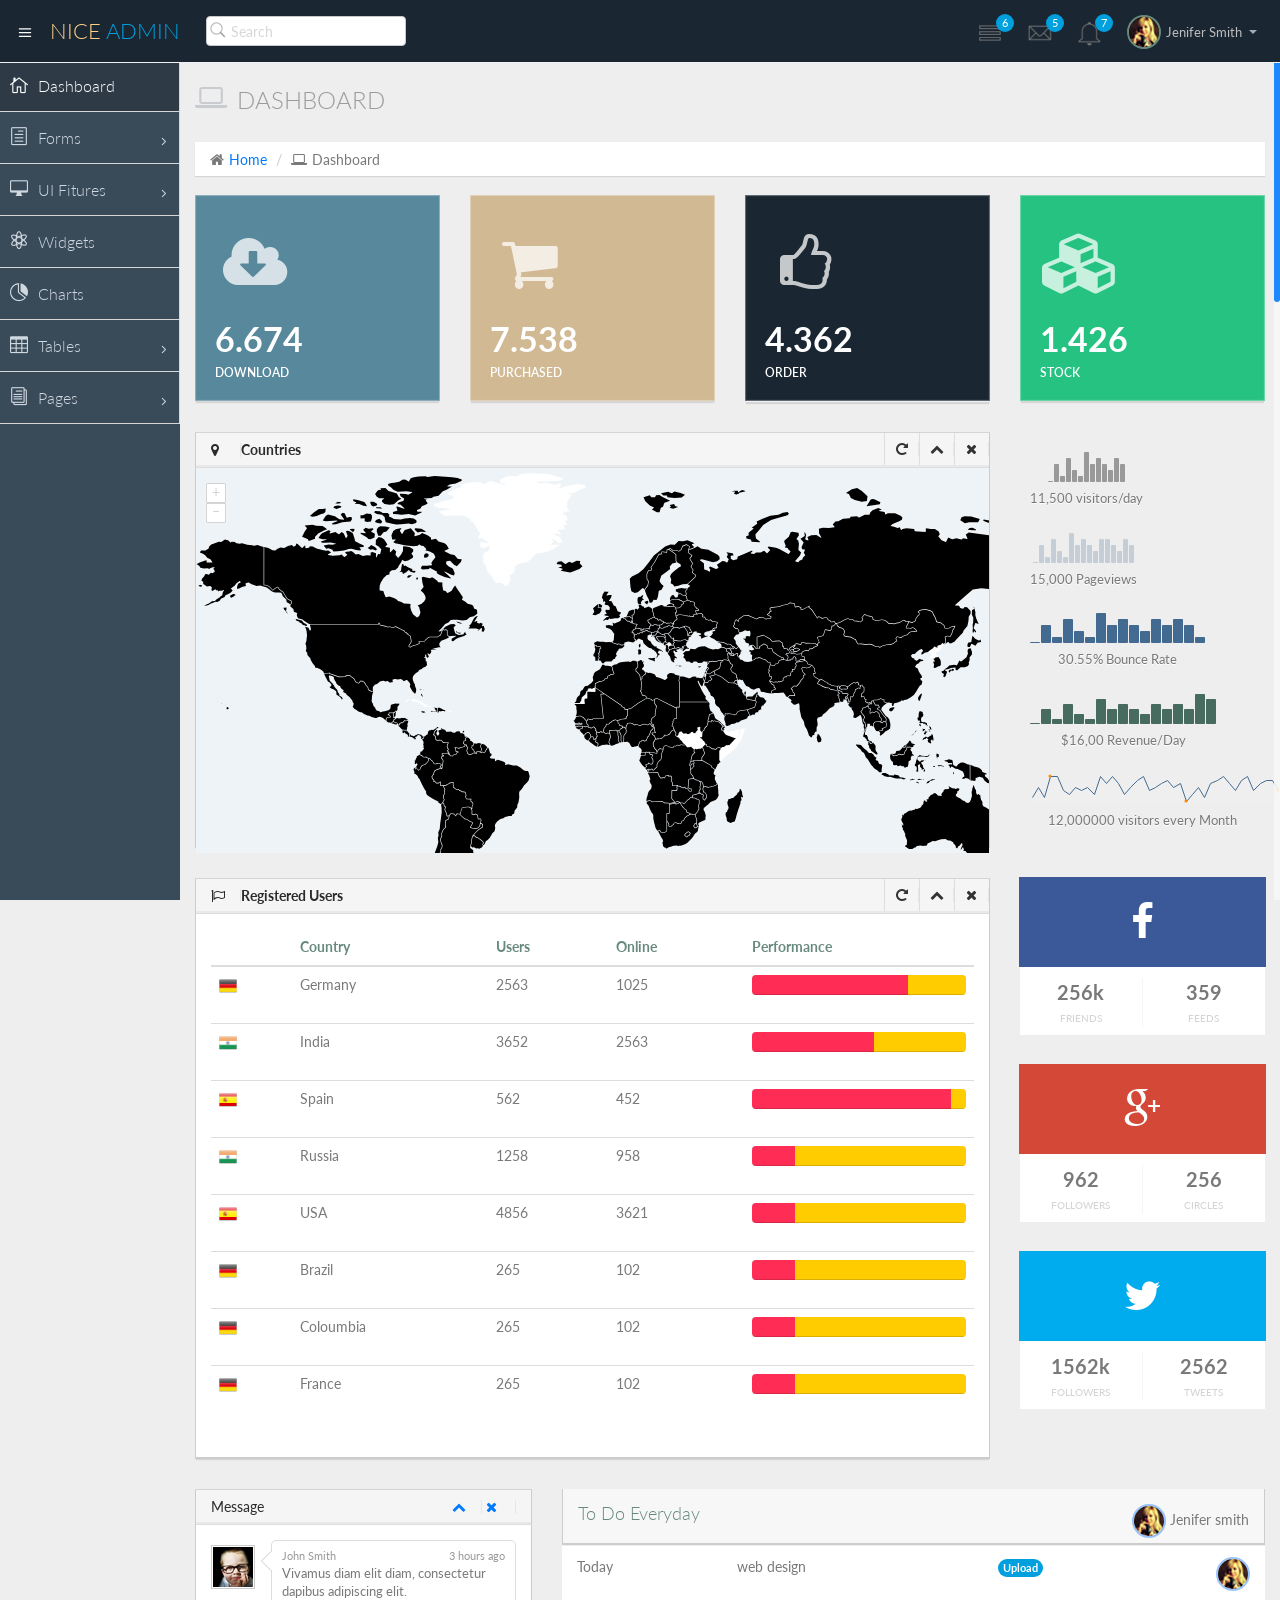
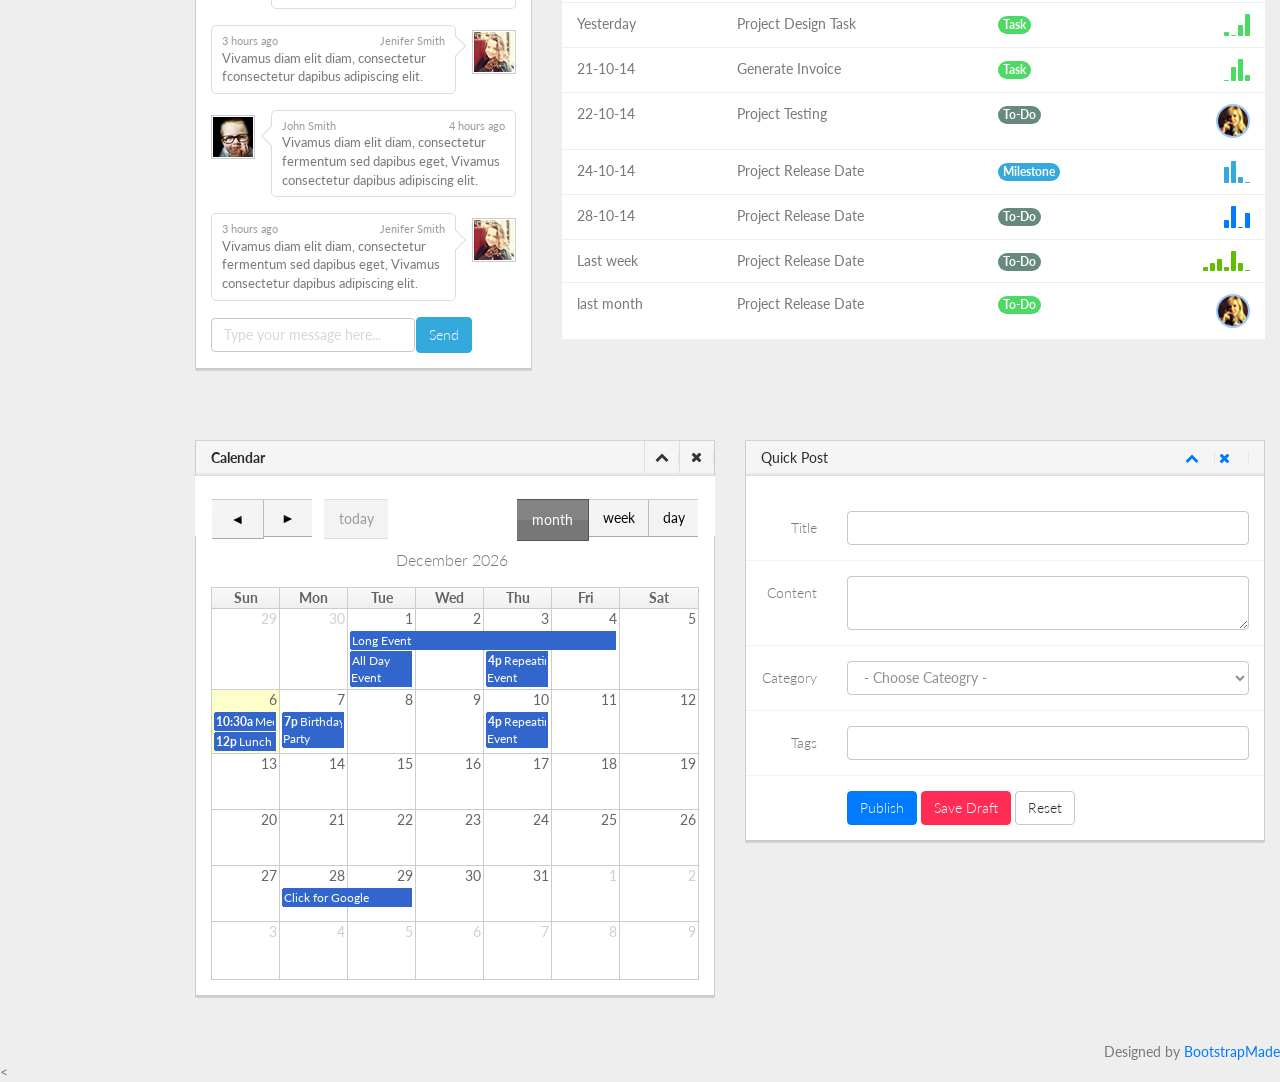
==== src/main/resources/templates/index.html @ b5bc0777 "Initial commit" ====
<!DOCTYPE html>
<html lang="en">

<head>
  <meta charset="utf-8">
  <meta name="viewport" content="width=device-width, initial-scale=1.0">
  <meta name="description" content="Creative - Bootstrap 3 Responsive Admin Template">
  <meta name="author" content="GeeksLabs">
  <meta name="keyword" content="Creative, Dashboard, Admin, Template, Theme, Bootstrap, Responsive, Retina, Minimal">
  <link rel="shortcut icon" href="img/favicon.png">

  <title>Creative - Bootstrap Admin Template</title>

  <!-- Bootstrap CSS -->
  <link href="css/bootstrap.min.css" rel="stylesheet">
  <!-- bootstrap theme -->
  <link href="css/bootstrap-theme.css" rel="stylesheet">
  <!--external css-->
  <!-- font icon -->
  <link href="css/elegant-icons-style.css" rel="stylesheet" />
  <link href="css/font-awesome.min.css" rel="stylesheet" />
  <!-- full calendar css-->
  <link href="assets/fullcalendar/fullcalendar/bootstrap-fullcalendar.css" rel="stylesheet" />
  <link href="assets/fullcalendar/fullcalendar/fullcalendar.css" rel="stylesheet" />
  <!-- easy pie chart-->
  <link href="assets/jquery-easy-pie-chart/jquery.easy-pie-chart.css" rel="stylesheet" type="text/css" media="screen" />
  <!-- owl carousel -->
  <link rel="stylesheet" href="css/owl.carousel.css" type="text/css">
  <link href="css/jquery-jvectormap-1.2.2.css" rel="stylesheet">
  <!-- Custom styles -->
  <link rel="stylesheet" href="css/fullcalendar.css">
  <link href="css/widgets.css" rel="stylesheet">
  <link href="css/style.css" rel="stylesheet">
  <link href="css/style-responsive.css" rel="stylesheet" />
  <link href="css/xcharts.min.css" rel=" stylesheet">
  <link href="css/jquery-ui-1.10.4.min.css" rel="stylesheet">
  <!-- =======================================================
    Theme Name: NiceAdmin
    Theme URL: https://bootstrapmade.com/nice-admin-bootstrap-admin-html-template/
    Author: BootstrapMade
    Author URL: https://bootstrapmade.com
  ======================================================= -->
</head>

<body>
  <!-- container section start -->
  <section id="container" class="">


    <header class="header dark-bg">
      <div class="toggle-nav">
        <div class="icon-reorder tooltips" data-original-title="Toggle Navigation" data-placement="bottom"><i class="icon_menu"></i></div>
      </div>

      <!--logo start-->
      <a href="index.html" class="logo">Nice <span class="lite">Admin</span></a>
      <!--logo end-->

      <div class="nav search-row" id="top_menu">
        <!--  search form start -->
        <ul class="nav top-menu">
          <li>
            <form class="navbar-form">
              <input class="form-control" placeholder="Search" type="text">
            </form>
          </li>
        </ul>
        <!--  search form end -->
      </div>

      <div class="top-nav notification-row">
        <!-- notificatoin dropdown start-->
        <ul class="nav pull-right top-menu">

          <!-- task notificatoin start -->
          <li id="task_notificatoin_bar" class="dropdown">
            <a data-toggle="dropdown" class="dropdown-toggle" href="#">
                            <i class="icon-task-l"></i>
                            <span class="badge bg-important">6</span>
                        </a>
            <ul class="dropdown-menu extended tasks-bar">
              <div class="notify-arrow notify-arrow-blue"></div>
              <li>
                <p class="blue">You have 6 pending letter</p>
              </li>
              <li>
                <a href="#">
                  <div class="task-info">
                    <div class="desc">Design PSD </div>
                    <div class="percent">90%</div>
                  </div>
                  <div class="progress progress-striped">
                    <div class="progress-bar progress-bar-success" role="progressbar" aria-valuenow="90" aria-valuemin="0" aria-valuemax="100" style="width: 90%">
                      <span class="sr-only">90% Complete (success)</span>
                    </div>
                  </div>
                </a>
              </li>
              <li>
                <a href="#">
                  <div class="task-info">
                    <div class="desc">
                      Project 1
                    </div>
                    <div class="percent">30%</div>
                  </div>
                  <div class="progress progress-striped">
                    <div class="progress-bar progress-bar-warning" role="progressbar" aria-valuenow="30" aria-valuemin="0" aria-valuemax="100" style="width: 30%">
                      <span class="sr-only">30% Complete (warning)</span>
                    </div>
                  </div>
                </a>
              </li>
              <li>
                <a href="#">
                  <div class="task-info">
                    <div class="desc">Digital Marketing</div>
                    <div class="percent">80%</div>
                  </div>
                  <div class="progress progress-striped">
                    <div class="progress-bar progress-bar-info" role="progressbar" aria-valuenow="80" aria-valuemin="0" aria-valuemax="100" style="width: 80%">
                      <span class="sr-only">80% Complete</span>
                    </div>
                  </div>
                </a>
              </li>
              <li>
                <a href="#">
                  <div class="task-info">
                    <div class="desc">Logo Designing</div>
                    <div class="percent">78%</div>
                  </div>
                  <div class="progress progress-striped">
                    <div class="progress-bar progress-bar-danger" role="progressbar" aria-valuenow="78" aria-valuemin="0" aria-valuemax="100" style="width: 78%">
                      <span class="sr-only">78% Complete (danger)</span>
                    </div>
                  </div>
                </a>
              </li>
              <li>
                <a href="#">
                  <div class="task-info">
                    <div class="desc">Mobile App</div>
                    <div class="percent">50%</div>
                  </div>
                  <div class="progress progress-striped active">
                    <div class="progress-bar" role="progressbar" aria-valuenow="50" aria-valuemin="0" aria-valuemax="100" style="width: 50%">
                      <span class="sr-only">50% Complete</span>
                    </div>
                  </div>

                </a>
              </li>
              <li class="external">
                <a href="#">See All Tasks</a>
              </li>
            </ul>
          </li>
          <!-- task notificatoin end -->
          <!-- inbox notificatoin start-->
          <li id="mail_notificatoin_bar" class="dropdown">
            <a data-toggle="dropdown" class="dropdown-toggle" href="#">
                            <i class="icon-envelope-l"></i>
                            <span class="badge bg-important">5</span>
                        </a>
            <ul class="dropdown-menu extended inbox">
              <div class="notify-arrow notify-arrow-blue"></div>
              <li>
                <p class="blue">You have 5 new messages</p>
              </li>
              <li>
                <a href="#">
                                    <span class="photo"><img alt="avatar" src="./img/avatar-mini.jpg"></span>
                                    <span class="subject">
                                    <span class="from">Greg  Martin</span>
                                    <span class="time">1 min</span>
                                    </span>
                                    <span class="message">
                                        I really like this admin panel.
                                    </span>
                                </a>
              </li>
              <li>
                <a href="#">
                                    <span class="photo"><img alt="avatar" src="./img/avatar-mini2.jpg"></span>
                                    <span class="subject">
                                    <span class="from">Bob   Mckenzie</span>
                                    <span class="time">5 mins</span>
                                    </span>
                                    <span class="message">
                                     Hi, What is next project plan?
                                    </span>
                                </a>
              </li>
              <li>
                <a href="#">
                                    <span class="photo"><img alt="avatar" src="./img/avatar-mini3.jpg"></span>
                                    <span class="subject">
                                    <span class="from">Phillip   Park</span>
                                    <span class="time">2 hrs</span>
                                    </span>
                                    <span class="message">
                                        I am like to buy this Admin Template.
                                    </span>
                                </a>
              </li>
              <li>
                <a href="#">
                                    <span class="photo"><img alt="avatar" src="./img/avatar-mini4.jpg"></span>
                                    <span class="subject">
                                    <span class="from">Ray   Munoz</span>
                                    <span class="time">1 day</span>
                                    </span>
                                    <span class="message">
                                        Icon fonts are great.
                                    </span>
                                </a>
              </li>
              <li>
                <a href="#">See all messages</a>
              </li>
            </ul>
          </li>
          <!-- inbox notificatoin end -->
          <!-- alert notification start-->
          <li id="alert_notificatoin_bar" class="dropdown">
            <a data-toggle="dropdown" class="dropdown-toggle" href="#">

                            <i class="icon-bell-l"></i>
                            <span class="badge bg-important">7</span>
                        </a>
            <ul class="dropdown-menu extended notification">
              <div class="notify-arrow notify-arrow-blue"></div>
              <li>
                <p class="blue">You have 4 new notifications</p>
              </li>
              <li>
                <a href="#">
                                    <span class="label label-primary"><i class="icon_profile"></i></span>
                                    Friend Request
                                    <span class="small italic pull-right">5 mins</span>
                                </a>
              </li>
              <li>
                <a href="#">
                                    <span class="label label-warning"><i class="icon_pin"></i></span>
                                    John location.
                                    <span class="small italic pull-right">50 mins</span>
                                </a>
              </li>
              <li>
                <a href="#">
                                    <span class="label label-danger"><i class="icon_book_alt"></i></span>
                                    Project 3 Completed.
                                    <span class="small italic pull-right">1 hr</span>
                                </a>
              </li>
              <li>
                <a href="#">
                                    <span class="label label-success"><i class="icon_like"></i></span>
                                    Mick appreciated your work.
                                    <span class="small italic pull-right"> Today</span>
                                </a>
              </li>
              <li>
                <a href="#">See all notifications</a>
              </li>
            </ul>
          </li>
          <!-- alert notification end-->
          <!-- user login dropdown start-->
          <li class="dropdown">
            <a data-toggle="dropdown" class="dropdown-toggle" href="#">
                            <span class="profile-ava">
                                <img alt="" src="img/avatar1_small.jpg">
                            </span>
                            <span class="username">Jenifer Smith</span>
                            <b class="caret"></b>
                        </a>
            <ul class="dropdown-menu extended logout">
              <div class="log-arrow-up"></div>
              <li class="eborder-top">
                <a href="#"><i class="icon_profile"></i> My Profile</a>
              </li>
              <li>
                <a href="#"><i class="icon_mail_alt"></i> My Inbox</a>
              </li>
              <li>
                <a href="#"><i class="icon_clock_alt"></i> Timeline</a>
              </li>
              <li>
                <a href="#"><i class="icon_chat_alt"></i> Chats</a>
              </li>
              <li>
                <a href="login.html"><i class="icon_key_alt"></i> Log Out</a>
              </li>
              <li>
                <a href="documentation.html"><i class="icon_key_alt"></i> Documentation</a>
              </li>
              <li>
                <a href="documentation.html"><i class="icon_key_alt"></i> Documentation</a>
              </li>
            </ul>
          </li>
          <!-- user login dropdown end -->
        </ul>
        <!-- notificatoin dropdown end-->
      </div>
    </header>
    <!--header end-->

    <!--sidebar start-->
    <aside>
      <div id="sidebar" class="nav-collapse ">
        <!-- sidebar menu start-->
        <ul class="sidebar-menu">
          <li class="active">
            <a class="" href="index.html">
                          <i class="icon_house_alt"></i>
                          <span>Dashboard</span>
                      </a>
          </li>
          <li class="sub-menu">
            <a href="javascript:;" class="">
                          <i class="icon_document_alt"></i>
                          <span>Forms</span>
                          <span class="menu-arrow arrow_carrot-right"></span>
                      </a>
            <ul class="sub">
              <li><a class="" href="form_component.html">Form Elements</a></li>
              <li><a class="" href="form_validation.html">Form Validation</a></li>
            </ul>
          </li>
          <li class="sub-menu">
            <a href="javascript:;" class="">
                          <i class="icon_desktop"></i>
                          <span>UI Fitures</span>
                          <span class="menu-arrow arrow_carrot-right"></span>
                      </a>
            <ul class="sub">
              <li><a class="" href="general.html">Elements</a></li>
              <li><a class="" href="buttons.html">Buttons</a></li>
              <li><a class="" href="grids.html">Grids</a></li>
            </ul>
          </li>
          <li>
            <a class="" href="widgets.html">
                          <i class="icon_genius"></i>
                          <span>Widgets</span>
                      </a>
          </li>
          <li>
            <a class="" href="chart-chartjs.html">
                          <i class="icon_piechart"></i>
                          <span>Charts</span>

                      </a>

          </li>

          <li class="sub-menu">
            <a href="javascript:;" class="">
                          <i class="icon_table"></i>
                          <span>Tables</span>
                          <span class="menu-arrow arrow_carrot-right"></span>
                      </a>
            <ul class="sub">
              <li><a class="" href="basic_table.html">Basic Table</a></li>
            </ul>
          </li>

          <li class="sub-menu">
            <a href="javascript:;" class="">
                          <i class="icon_documents_alt"></i>
                          <span>Pages</span>
                          <span class="menu-arrow arrow_carrot-right"></span>
                      </a>
            <ul class="sub">
              <li><a class="" href="profile.html">Profile</a></li>
              <li><a class="" href="login.html"><span>Login Page</span></a></li>
              <li><a class="" href="contact.html"><span>Contact Page</span></a></li>
              <li><a class="" href="blank.html">Blank Page</a></li>
              <li><a class="" href="404.html">404 Error</a></li>
            </ul>
          </li>

        </ul>
        <!-- sidebar menu end-->
      </div>
    </aside>
    <!--sidebar end-->

    <!--main content start-->
    <section id="main-content">
      <section class="wrapper">
        <!--overview start-->
        <div class="row">
          <div class="col-lg-12">
            <h3 class="page-header"><i class="fa fa-laptop"></i> Dashboard</h3>
            <ol class="breadcrumb">
              <li><i class="fa fa-home"></i><a href="index.html">Home</a></li>
              <li><i class="fa fa-laptop"></i>Dashboard</li>
            </ol>
          </div>
        </div>

        <div class="row">
          <div class="col-lg-3 col-md-3 col-sm-12 col-xs-12">
            <div class="info-box blue-bg">
              <i class="fa fa-cloud-download"></i>
              <div class="count">6.674</div>
              <div class="title">Download</div>
            </div>
            <!--/.info-box-->
          </div>
          <!--/.col-->

          <div class="col-lg-3 col-md-3 col-sm-12 col-xs-12">
            <div class="info-box brown-bg">
              <i class="fa fa-shopping-cart"></i>
              <div class="count">7.538</div>
              <div class="title">Purchased</div>
            </div>
            <!--/.info-box-->
          </div>
          <!--/.col-->

          <div class="col-lg-3 col-md-3 col-sm-12 col-xs-12">
            <div class="info-box dark-bg">
              <i class="fa fa-thumbs-o-up"></i>
              <div class="count">4.362</div>
              <div class="title">Order</div>
            </div>
            <!--/.info-box-->
          </div>
          <!--/.col-->

          <div class="col-lg-3 col-md-3 col-sm-12 col-xs-12">
            <div class="info-box green-bg">
              <i class="fa fa-cubes"></i>
              <div class="count">1.426</div>
              <div class="title">Stock</div>
            </div>
            <!--/.info-box-->
          </div>
          <!--/.col-->

        </div>
        <!--/.row-->


        <div class="row">
          <div class="col-lg-9 col-md-12">

            <div class="panel panel-default">
              <div class="panel-heading">
                <h2><i class="fa fa-map-marker red"></i><strong>Countries</strong></h2>
                <div class="panel-actions">
                  <a href="index.html#" class="btn-setting"><i class="fa fa-rotate-right"></i></a>
                  <a href="index.html#" class="btn-minimize"><i class="fa fa-chevron-up"></i></a>
                  <a href="index.html#" class="btn-close"><i class="fa fa-times"></i></a>
                </div>
              </div>
              <div class="panel-body-map">
                <div id="map" style="height:380px;"></div>
              </div>

            </div>
          </div>
          <div class="col-md-3">
            <!-- List starts -->
            <ul class="today-datas">
              <!-- List #1 -->
              <li>
                <!-- Graph -->
                <div><span id="todayspark1" class="spark"></span></div>
                <!-- Text -->
                <div class="datas-text">11,500 visitors/day</div>
              </li>
              <li>
                <div><span id="todayspark2" class="spark"></span></div>
                <div class="datas-text">15,000 Pageviews</div>
              </li>
              <li>
                <div><span id="todayspark3" class="spark"></span></div>
                <div class="datas-text">30.55% Bounce Rate</div>
              </li>
              <li>
                <div><span id="todayspark4" class="spark"></span></div>
                <div class="datas-text">$16,00 Revenue/Day</div>
              </li>
              <li>
                <div><span id="todayspark5" class="spark"></span></div>
                <div class="datas-text">12,000000 visitors every Month</div>
              </li>
            </ul>
          </div>


        </div>


        <!-- Today status end -->



        <div class="row">

          <div class="col-lg-9 col-md-12">
            <div class="panel panel-default">
              <div class="panel-heading">
                <h2><i class="fa fa-flag-o red"></i><strong>Registered Users</strong></h2>
                <div class="panel-actions">
                  <a href="index.html#" class="btn-setting"><i class="fa fa-rotate-right"></i></a>
                  <a href="index.html#" class="btn-minimize"><i class="fa fa-chevron-up"></i></a>
                  <a href="index.html#" class="btn-close"><i class="fa fa-times"></i></a>
                </div>
              </div>
              <div class="panel-body">
                <table class="table bootstrap-datatable countries">
                  <thead>
                    <tr>
                      <th></th>
                      <th>Country</th>
                      <th>Users</th>
                      <th>Online</th>
                      <th>Performance</th>
                    </tr>
                  </thead>
                  <tbody>
                    <tr>
                      <td><img src="img/Germany.png" style="height:18px; margin-top:-2px;"></td>
                      <td>Germany</td>
                      <td>2563</td>
                      <td>1025</td>
                      <td>
                        <div class="progress thin">
                          <div class="progress-bar progress-bar-danger" role="progressbar" aria-valuenow="73" aria-valuemin="0" aria-valuemax="100" style="width: 73%">
                          </div>
                          <div class="progress-bar progress-bar-warning" role="progressbar" aria-valuenow="27" aria-valuemin="0" aria-valuemax="100" style="width: 27%">
                          </div>
                        </div>
                        <span class="sr-only">73%</span>
                      </td>
                    </tr>
                    <tr>
                      <td><img src="img/India.png" style="height:18px; margin-top:-2px;"></td>
                      <td>India</td>
                      <td>3652</td>
                      <td>2563</td>
                      <td>
                        <div class="progress thin">
                          <div class="progress-bar progress-bar-danger" role="progressbar" aria-valuenow="57" aria-valuemin="0" aria-valuemax="100" style="width: 57%">
                          </div>
                          <div class="progress-bar progress-bar-warning" role="progressbar" aria-valuenow="43" aria-valuemin="0" aria-valuemax="100" style="width: 43%">
                          </div>
                        </div>
                        <span class="sr-only">57%</span>
                      </td>
                    </tr>
                    <tr>
                      <td><img src="img/Spain.png" style="height:18px; margin-top:-2px;"></td>
                      <td>Spain</td>
                      <td>562</td>
                      <td>452</td>
                      <td>
                        <div class="progress thin">
                          <div class="progress-bar progress-bar-danger" role="progressbar" aria-valuenow="93" aria-valuemin="0" aria-valuemax="100" style="width: 93%">
                          </div>
                          <div class="progress-bar progress-bar-warning" role="progressbar" aria-valuenow="7" aria-valuemin="0" aria-valuemax="100" style="width: 7%">
                          </div>
                        </div>
                        <span class="sr-only">93%</span>
                      </td>
                    </tr>
                    <tr>
                      <td><img src="img/India.png" style="height:18px; margin-top:-2px;"></td>
                      <td>Russia</td>
                      <td>1258</td>
                      <td>958</td>
                      <td>
                        <div class="progress thin">
                          <div class="progress-bar progress-bar-danger" role="progressbar" aria-valuenow="20" aria-valuemin="0" aria-valuemax="100" style="width: 20%">
                          </div>
                          <div class="progress-bar progress-bar-warning" role="progressbar" aria-valuenow="80" aria-valuemin="0" aria-valuemax="100" style="width: 80%">
                          </div>
                        </div>
                        <span class="sr-only">20%</span>
                      </td>
                    </tr>
                    <tr>
                      <td><img src="img/Spain.png" style="height:18px; margin-top:-2px;"></td>
                      <td>USA</td>
                      <td>4856</td>
                      <td>3621</td>
                      <td>
                        <div class="progress thin">
                          <div class="progress-bar progress-bar-danger" role="progressbar" aria-valuenow="20" aria-valuemin="0" aria-valuemax="100" style="width: 20%">
                          </div>
                          <div class="progress-bar progress-bar-warning" role="progressbar" aria-valuenow="80" aria-valuemin="0" aria-valuemax="100" style="width: 80%">
                          </div>
                        </div>
                        <span class="sr-only">20%</span>
                      </td>
                    </tr>
                    <tr>
                      <td><img src="img/Germany.png" style="height:18px; margin-top:-2px;"></td>
                      <td>Brazil</td>
                      <td>265</td>
                      <td>102</td>
                      <td>
                        <div class="progress thin">
                          <div class="progress-bar progress-bar-danger" role="progressbar" aria-valuenow="20" aria-valuemin="0" aria-valuemax="100" style="width: 20%">
                          </div>
                          <div class="progress-bar progress-bar-warning" role="progressbar" aria-valuenow="80" aria-valuemin="0" aria-valuemax="100" style="width: 80%">
                          </div>
                        </div>
                        <span class="sr-only">20%</span>
                      </td>
                    </tr>
                    <tr>
                      <td><img src="img/Germany.png" style="height:18px; margin-top:-2px;"></td>
                      <td>Coloumbia</td>
                      <td>265</td>
                      <td>102</td>
                      <td>
                        <div class="progress thin">
                          <div class="progress-bar progress-bar-danger" role="progressbar" aria-valuenow="20" aria-valuemin="0" aria-valuemax="100" style="width: 20%">
                          </div>
                          <div class="progress-bar progress-bar-warning" role="progressbar" aria-valuenow="80" aria-valuemin="0" aria-valuemax="100" style="width: 80%">
                          </div>
                        </div>
                        <span class="sr-only">20%</span>
                      </td>
                    </tr>
                    <tr>
                      <td><img src="img/Germany.png" style="height:18px; margin-top:-2px;"></td>
                      <td>France</td>
                      <td>265</td>
                      <td>102</td>
                      <td>
                        <div class="progress thin">
                          <div class="progress-bar progress-bar-danger" role="progressbar" aria-valuenow="20" aria-valuemin="0" aria-valuemax="100" style="width: 20%">
                          </div>
                          <div class="progress-bar progress-bar-warning" role="progressbar" aria-valuenow="80" aria-valuemin="0" aria-valuemax="100" style="width: 80%">
                          </div>
                        </div>
                        <span class="sr-only">20%</span>
                      </td>
                    </tr>
                  </tbody>
                </table>
              </div>

            </div>

          </div>
          <!--/col-->
          <div class="col-md-3">

            <div class="social-box facebook">
              <i class="fa fa-facebook"></i>
              <ul>
                <li>
                  <strong>256k</strong>
                  <span>friends</span>
                </li>
                <li>
                  <strong>359</strong>
                  <span>feeds</span>
                </li>
              </ul>
            </div>
            <!--/social-box-->
          </div>
          <div class="col-md-3">

            <div class="social-box google-plus">
              <i class="fa fa-google-plus"></i>
              <ul>
                <li>
                  <strong>962</strong>
                  <span>followers</span>
                </li>
                <li>
                  <strong>256</strong>
                  <span>circles</span>
                </li>
              </ul>
            </div>
            <!--/social-box-->

          </div>
          <!--/col-->
          <div class="col-md-3">

            <div class="social-box twitter">
              <i class="fa fa-twitter"></i>
              <ul>
                <li>
                  <strong>1562k</strong>
                  <span>followers</span>
                </li>
                <li>
                  <strong>2562</strong>
                  <span>tweets</span>
                </li>
              </ul>
            </div>
            <!--/social-box-->

          </div>
          <!--/col-->

        </div>



        <!-- statics end -->




        <!-- project team & activity start -->
        <div class="row">
          <div class="col-md-4 portlets">
            <!-- Widget -->
            <div class="panel panel-default">
              <div class="panel-heading">
                <div class="pull-left">Message</div>
                <div class="widget-icons pull-right">
                  <a href="#" class="wminimize"><i class="fa fa-chevron-up"></i></a>
                  <a href="#" class="wclose"><i class="fa fa-times"></i></a>
                </div>
                <div class="clearfix"></div>
              </div>

              <div class="panel-body">
                <!-- Widget content -->
                <div class="padd sscroll">

                  <ul class="chats">

                    <!-- Chat by us. Use the class "by-me". -->
                    <li class="by-me">
                      <!-- Use the class "pull-left" in avatar -->
                      <div class="avatar pull-left">
                        <img src="img/user.jpg" alt="" />
                      </div>

                      <div class="chat-content">
                        <!-- In meta area, first include "name" and then "time" -->
                        <div class="chat-meta">John Smith <span class="pull-right">3 hours ago</span></div>
                        Vivamus diam elit diam, consectetur dapibus adipiscing elit.
                        <div class="clearfix"></div>
                      </div>
                    </li>

                    <!-- Chat by other. Use the class "by-other". -->
                    <li class="by-other">
                      <!-- Use the class "pull-right" in avatar -->
                      <div class="avatar pull-right">
                        <img src="img/user22.png" alt="" />
                      </div>

                      <div class="chat-content">
                        <!-- In the chat meta, first include "time" then "name" -->
                        <div class="chat-meta">3 hours ago <span class="pull-right">Jenifer Smith</span></div>
                        Vivamus diam elit diam, consectetur fconsectetur dapibus adipiscing elit.
                        <div class="clearfix"></div>
                      </div>
                    </li>

                    <li class="by-me">
                      <div class="avatar pull-left">
                        <img src="img/user.jpg" alt="" />
                      </div>

                      <div class="chat-content">
                        <div class="chat-meta">John Smith <span class="pull-right">4 hours ago</span></div>
                        Vivamus diam elit diam, consectetur fermentum sed dapibus eget, Vivamus consectetur dapibus adipiscing elit.
                        <div class="clearfix"></div>
                      </div>
                    </li>

                    <li class="by-other">
                      <!-- Use the class "pull-right" in avatar -->
                      <div class="avatar pull-right">
                        <img src="img/user22.png" alt="" />
                      </div>

                      <div class="chat-content">
                        <!-- In the chat meta, first include "time" then "name" -->
                        <div class="chat-meta">3 hours ago <span class="pull-right">Jenifer Smith</span></div>
                        Vivamus diam elit diam, consectetur fermentum sed dapibus eget, Vivamus consectetur dapibus adipiscing elit.
                        <div class="clearfix"></div>
                      </div>
                    </li>

                  </ul>

                </div>
                <!-- Widget footer -->
                <div class="widget-foot">

                  <form class="form-inline">
                    <div class="form-group">
                      <input type="text" class="form-control" placeholder="Type your message here...">
                    </div>
                    <button type="submit" class="btn btn-info">Send</button>
                  </form>


                </div>
              </div>


            </div>
          </div>

          <div class="col-lg-8">
            <!--Project Activity start-->
            <section class="panel">
              <div class="panel-body progress-panel">
                <div class="row">
                  <div class="col-lg-8 task-progress pull-left">
                    <h1>To Do Everyday</h1>
                  </div>
                  <div class="col-lg-4">
                    <span class="profile-ava pull-right">
                                        <img alt="" class="simple" src="img/avatar1_small.jpg">
                                        Jenifer smith
                                </span>
                  </div>
                </div>
              </div>
              <table class="table table-hover personal-task">
                <tbody>
                  <tr>
                    <td>Today</td>
                    <td>
                      web design
                    </td>
                    <td>
                      <span class="badge bg-important">Upload</span>
                    </td>
                    <td>
                      <span class="profile-ava">
                                        <img alt="" class="simple" src="img/avatar1_small.jpg">
                                    </span>
                    </td>
                  </tr>
                  <tr>
                    <td>Yesterday</td>
                    <td>
                      Project Design Task
                    </td>
                    <td>
                      <span class="badge bg-success">Task</span>
                    </td>
                    <td>
                      <div id="work-progress2"></div>
                    </td>
                  </tr>
                  <tr>
                    <td>21-10-14</td>
                    <td>
                      Generate Invoice
                    </td>
                    <td>
                      <span class="badge bg-success">Task</span>
                    </td>
                    <td>
                      <div id="work-progress3"></div>
                    </td>
                  </tr>
                  <tr>
                    <td>22-10-14</td>
                    <td>
                      Project Testing
                    </td>
                    <td>
                      <span class="badge bg-primary">To-Do</span>
                    </td>
                    <td>
                      <span class="profile-ava">
                                        <img alt="" class="simple" src="img/avatar1_small.jpg">
                                      </span>
                    </td>
                  </tr>
                  <tr>
                    <td>24-10-14</td>
                    <td>
                      Project Release Date
                    </td>
                    <td>
                      <span class="badge bg-info">Milestone</span>
                    </td>
                    <td>
                      <div id="work-progress4"></div>
                    </td>
                  </tr>
                  <tr>
                    <td>28-10-14</td>
                    <td>
                      Project Release Date
                    </td>
                    <td>
                      <span class="badge bg-primary">To-Do</span>
                    </td>
                    <td>
                      <div id="work-progress5"></div>
                    </td>
                  </tr>
                  <tr>
                    <td>Last week</td>
                    <td>
                      Project Release Date
                    </td>
                    <td>
                      <span class="badge bg-primary">To-Do</span>
                    </td>
                    <td>
                      <div id="work-progress1"></div>
                    </td>
                  </tr>
                  <tr>
                    <td>last month</td>
                    <td>
                      Project Release Date
                    </td>
                    <td>
                      <span class="badge bg-success">To-Do</span>
                    </td>
                    <td>
                      <span class="profile-ava">
                                        <img alt="" class="simple" src="img/avatar1_small.jpg">
                                      </span>
                    </td>
                  </tr>
                </tbody>
              </table>
            </section>
            <!--Project Activity end-->
          </div>
        </div><br><br>

        <div class="row">
          <div class="col-md-6 portlets">
            <div class="panel panel-default">
              <div class="panel-heading">
                <h2><strong>Calendar</strong></h2>
                <div class="panel-actions">
                  <a href="#" class="wminimize"><i class="fa fa-chevron-up"></i></a>
                  <a href="#" class="wclose"><i class="fa fa-times"></i></a>
                </div>

              </div><br><br><br>
              <div class="panel-body">
                <!-- Widget content -->

                <!-- Below line produces calendar. I am using FullCalendar plugin. -->
                <div id="calendar"></div>

              </div>
            </div>

          </div>

          <div class="col-md-6 portlets">
            <div class="panel panel-default">
              <div class="panel-heading">
                <div class="pull-left">Quick Post</div>
                <div class="widget-icons pull-right">
                  <a href="#" class="wminimize"><i class="fa fa-chevron-up"></i></a>
                  <a href="#" class="wclose"><i class="fa fa-times"></i></a>
                </div>
                <div class="clearfix"></div>
              </div>
              <div class="panel-body">
                <div class="padd">

                  <div class="form quick-post">
                    <!-- Edit profile form (not working)-->
                    <form class="form-horizontal">
                      <!-- Title -->
                      <div class="form-group">
                        <label class="control-label col-lg-2" for="title">Title</label>
                        <div class="col-lg-10">
                          <input type="text" class="form-control" id="title">
                        </div>
                      </div>
                      <!-- Content -->
                      <div class="form-group">
                        <label class="control-label col-lg-2" for="content">Content</label>
                        <div class="col-lg-10">
                          <textarea class="form-control" id="content"></textarea>
                        </div>
                      </div>
                      <!-- Cateogry -->
                      <div class="form-group">
                        <label class="control-label col-lg-2">Category</label>
                        <div class="col-lg-10">
                          <select class="form-control">
                                                  <option value="">- Choose Cateogry -</option>
                                                  <option value="1">General</option>
                                                  <option value="2">News</option>
                                                  <option value="3">Media</option>
                                                  <option value="4">Funny</option>
                                                </select>
                        </div>
                      </div>
                      <!-- Tags -->
                      <div class="form-group">
                        <label class="control-label col-lg-2" for="tags">Tags</label>
                        <div class="col-lg-10">
                          <input type="text" class="form-control" id="tags">
                        </div>
                      </div>

                      <!-- Buttons -->
                      <div class="form-group">
                        <!-- Buttons -->
                        <div class="col-lg-offset-2 col-lg-9">
                          <button type="submit" class="btn btn-primary">Publish</button>
                          <button type="submit" class="btn btn-danger">Save Draft</button>
                          <button type="reset" class="btn btn-default">Reset</button>
                        </div>
                      </div>
                    </form>
                  </div>


                </div>
                <div class="widget-foot">
                  <!-- Footer goes here -->
                </div>
              </div>
            </div>

          </div>

        </div>
        <!-- project team & activity end -->

      </section>
      <div class="text-right">
        <div class="credits">
          <!--
            All the links in the footer should remain intact.
            You can delete the links only if you purchased the pro version.
            Licensing information: https://bootstrapmade.com/license/
            Purchase the pro version form: https://bootstrapmade.com/buy/?theme=NiceAdmin
          -->
          Designed by <a href="https://bootstrapmade.com/">BootstrapMade</a>
        </div>
      </div>
    </section>
    <!--main content end-->
  </section>
  <!-- container section start -->

  <!-- javascripts -->
  <script src="js/jquery.js"></script>
  <script src="js/jquery-ui-1.10.4.min.js"></script>
  <script src="js/jquery-1.8.3.min.js"></script>
  <script type="text/javascript" src="js/jquery-ui-1.9.2.custom.min.js"></script>
  <!-- bootstrap -->
  <script src="js/bootstrap.min.js"></script>
  <!-- nice scroll -->
  <script src="js/jquery.scrollTo.min.js"></script>
  <script src="js/jquery.nicescroll.js" type="text/javascript"></script>
  <!-- charts scripts -->
  <script src="assets/jquery-knob/js/jquery.knob.js"></script>
  <script src="js/jquery.sparkline.js" type="text/javascript"></script>
  <script src="assets/jquery-easy-pie-chart/jquery.easy-pie-chart.js"></script>
  <script src="js/owl.carousel.js"></script>
  <!-- jQuery full calendar -->
  <<script src="js/fullcalendar.min.js"></script>
    <!-- Full Google Calendar - Calendar -->
    <script src="assets/fullcalendar/fullcalendar/fullcalendar.js"></script>
    <!--script for this page only-->
    <script src="js/calendar-custom.js"></script>
    <script src="js/jquery.rateit.min.js"></script>
    <!-- custom select -->
    <script src="js/jquery.customSelect.min.js"></script>
    <script src="assets/chart-master/Chart.js"></script>

    <!--custome script for all page-->
    <script src="js/scripts.js"></script>
    <!-- custom script for this page-->
    <script src="js/sparkline-chart.js"></script>
    <script src="js/easy-pie-chart.js"></script>
    <script src="js/jquery-jvectormap-1.2.2.min.js"></script>
    <script src="js/jquery-jvectormap-world-mill-en.js"></script>
    <script src="js/xcharts.min.js"></script>
    <script src="js/jquery.autosize.min.js"></script>
    <script src="js/jquery.placeholder.min.js"></script>
    <script src="js/gdp-data.js"></script>
    <script src="js/morris.min.js"></script>
    <script src="js/sparklines.js"></script>
    <script src="js/charts.js"></script>
    <script src="js/jquery.slimscroll.min.js"></script>
    <script>
      //knob
      $(function() {
        $(".knob").knob({
          'draw': function() {
            $(this.i).val(this.cv + '%')
          }
        })
      });

      //carousel
      $(document).ready(function() {
        $("#owl-slider").owlCarousel({
          navigation: true,
          slideSpeed: 300,
          paginationSpeed: 400,
          singleItem: true

        });
      });

      //custom select box

      $(function() {
        $('select.styled').customSelect();
      });

      /* ---------- Map ---------- */
      $(function() {
        $('#map').vectorMap({
          map: 'world_mill_en',
          series: {
            regions: [{
              values: gdpData,
              scale: ['#000', '#000'],
              normalizeFunction: 'polynomial'
            }]
          },
          backgroundColor: '#eef3f7',
          onLabelShow: function(e, el, code) {
            el.html(el.html() + ' (GDP - ' + gdpData[code] + ')');
          }
        });
      });
    </script>

</body>

</html>
---- src/main/resources/templates/css/elegant-icons-style.css ----
@font-face {
	font-family: 'ElegantIcons';
	src:url('../fonts/ElegantIcons.eot');
	src:url('../fonts/ElegantIcons.eot?#iefix') format('embedded-opentype'),
		url('../fonts/ElegantIcons.woff') format('woff'),
		url('../fonts/ElegantIcons.ttf') format('truetype'),
		url('../fonts/ElegantIcons.svg#ElegantIcons') format('svg');
	font-weight: normal;
	font-style: normal;
}

/* Use the following CSS code if you want to use data attributes for inserting your icons */
[data-icon]:before {
	font-family: 'ElegantIcons';
	content: attr(data-icon);
	speak: none;
	font-weight: normal;
	font-variant: normal;
	text-transform: none;
	line-height: 1;
	-webkit-font-smoothing: antialiased;
	-moz-osx-font-smoothing: grayscale;
}

/* Use the following CSS code if you want to have a class per icon */
/*
Instead of a list of all class selectors,
you can use the generic selector below, but it's slower:
[class*="your-class-prefix"] {
*/
.arrow_up, .arrow_down, .arrow_left, .arrow_right, .arrow_left-up, .arrow_right-up, .arrow_right-down, .arrow_left-down, .arrow-up-down, .arrow_up-down_alt, .arrow_left-right_alt, .arrow_left-right, .arrow_expand_alt2, .arrow_expand_alt, .arrow_condense, .arrow_expand, .arrow_move, .arrow_carrot-up, .arrow_carrot-down, .arrow_carrot-left, .arrow_carrot-right, .arrow_carrot-2up, .arrow_carrot-2down, .arrow_carrot-2left, .arrow_carrot-2right, .arrow_carrot-up_alt2, .arrow_carrot-down_alt2, .arrow_carrot-left_alt2, .arrow_carrot-right_alt2, .arrow_carrot-2up_alt2, .arrow_carrot-2down_alt2, .arrow_carrot-2left_alt2, .arrow_carrot-2right_alt2, .arrow_triangle-up, .arrow_triangle-down, .arrow_triangle-left, .arrow_triangle-right, .arrow_triangle-up_alt2, .arrow_triangle-down_alt2, .arrow_triangle-left_alt2, .arrow_triangle-right_alt2, .arrow_back, .icon_minus-06, .icon_plus, .icon_close, .icon_check, .icon_minus_alt2, .icon_plus_alt2, .icon_close_alt2, .icon_check_alt2, .icon_zoom-out_alt, .icon_zoom-in_alt, .icon_search, .icon_box-empty, .icon_box-selected, .icon_minus-box, .icon_plus-box, .icon_box-checked, .icon_circle-empty, .icon_circle-slelected, .icon_stop_alt2, .icon_stop, .icon_pause_alt2, .icon_pause, .icon_menu, .icon_menu-square_alt2, .icon_menu-circle_alt2, .icon_ul, .icon_ol, .icon_adjust-horiz, .icon_adjust-vert, .icon_document_alt, .icon_documents_alt, .icon_pencil, .icon_pencil-edit_alt, .icon_pencil-edit, .icon_folder-alt, .icon_folder-open_alt, .icon_folder-add_alt, .icon_info_alt, .icon_error-oct_alt, .icon_error-circle_alt, .icon_error-triangle_alt, .icon_question_alt2, .icon_question, .icon_comment_alt, .icon_chat_alt, .icon_vol-mute_alt, .icon_volume-low_alt, .icon_volume-high_alt, .icon_quotations, .icon_quotations_alt2, .icon_clock_alt, .icon_lock_alt, .icon_lock-open_alt, .icon_key_alt, .icon_cloud_alt, .icon_cloud-upload_alt, .icon_cloud-download_alt, .icon_image, .icon_images, .icon_lightbulb_alt, .icon_gift_alt, .icon_house_alt, .icon_genius, .icon_mobile, .icon_tablet, .icon_laptop, .icon_desktop, .icon_camera_alt, .icon_mail_alt, .icon_cone_alt, .icon_ribbon_alt, .icon_bag_alt, .icon_creditcard, .icon_cart_alt, .icon_paperclip, .icon_tag_alt, .icon_tags_alt, .icon_trash_alt, .icon_cursor_alt, .icon_mic_alt, .icon_compass_alt, .icon_pin_alt, .icon_pushpin_alt, .icon_map_alt, .icon_drawer_alt, .icon_toolbox_alt, .icon_book_alt, .icon_calendar, .icon_film, .icon_table, .icon_contacts_alt, .icon_headphones, .icon_lifesaver, .icon_piechart, .icon_refresh, .icon_link_alt, .icon_link, .icon_loading, .icon_blocked, .icon_archive_alt, .icon_heart_alt, .icon_star_alt, .icon_star-half_alt, .icon_star, .icon_star-half, .icon_tools, .icon_tool, .icon_cog, .icon_cogs, .arrow_up_alt, .arrow_down_alt, .arrow_left_alt, .arrow_right_alt, .arrow_left-up_alt, .arrow_right-up_alt, .arrow_right-down_alt, .arrow_left-down_alt, .arrow_condense_alt, .arrow_expand_alt3, .arrow_carrot_up_alt, .arrow_carrot-down_alt, .arrow_carrot-left_alt, .arrow_carrot-right_alt, .arrow_carrot-2up_alt, .arrow_carrot-2dwnn_alt, .arrow_carrot-2left_alt, .arrow_carrot-2right_alt, .arrow_triangle-up_alt, .arrow_triangle-down_alt, .arrow_triangle-left_alt, .arrow_triangle-right_alt, .icon_minus_alt, .icon_plus_alt, .icon_close_alt, .icon_check_alt, .icon_zoom-out, .icon_zoom-in, .icon_stop_alt, .icon_menu-square_alt, .icon_menu-circle_alt, .icon_document, .icon_documents, .icon_pencil_alt, .icon_folder, .icon_folder-open, .icon_folder-add, .icon_folder_upload, .icon_folder_download, .icon_info, .icon_error-circle, .icon_error-oct, .icon_error-triangle, .icon_question_alt, .icon_comment, .icon_chat, .icon_vol-mute, .icon_volume-low, .icon_volume-high, .icon_quotations_alt, .icon_clock, .icon_lock, .icon_lock-open, .icon_key, .icon_cloud, .icon_cloud-upload, .icon_cloud-download, .icon_lightbulb, .icon_gift, .icon_house, .icon_camera, .icon_mail, .icon_cone, .icon_ribbon, .icon_bag, .icon_cart, .icon_tag, .icon_tags, .icon_trash, .icon_cursor, .icon_mic, .icon_compass, .icon_pin, .icon_pushpin, .icon_map, .icon_drawer, .icon_toolbox, .icon_book, .icon_contacts, .icon_archive, .icon_heart, .icon_profile, .icon_group, .icon_grid-2x2, .icon_grid-3x3, .icon_music, .icon_pause_alt, .icon_phone, .icon_upload, .icon_download, .social_facebook, .social_twitter, .social_pinterest, .social_googleplus, .social_tumblr, .social_tumbleupon, .social_wordpress, .social_instagram, .social_dribbble, .social_vimeo, .social_linkedin, .social_rss, .social_deviantart, .social_share, .social_myspace, .social_skype, .social_youtube, .social_picassa, .social_googledrive, .social_flickr, .social_blogger, .social_spotify, .social_delicious, .social_facebook_circle, .social_twitter_circle, .social_pinterest_circle, .social_googleplus_circle, .social_tumblr_circle, .social_stumbleupon_circle, .social_wordpress_circle, .social_instagram_circle, .social_dribbble_circle, .social_vimeo_circle, .social_linkedin_circle, .social_rss_circle, .social_deviantart_circle, .social_share_circle, .social_myspace_circle, .social_skype_circle, .social_youtube_circle, .social_picassa_circle, .social_googledrive_alt2, .social_flickr_circle, .social_blogger_circle, .social_spotify_circle, .social_delicious_circle, .social_facebook_square, .social_twitter_square, .social_pinterest_square, .social_googleplus_square, .social_tumblr_square, .social_stumbleupon_square, .social_wordpress_square, .social_instagram_square, .social_dribbble_square, .social_vimeo_square, .social_linkedin_square, .social_rss_square, .social_deviantart_square, .social_share_square, .social_myspace_square, .social_skype_square, .social_youtube_square, .social_picassa_square, .social_googledrive_square, .social_flickr_square, .social_blogger_square, .social_spotify_square, .social_delicious_square, .icon_printer, .icon_calulator, .icon_building, .icon_floppy, .icon_drive, .icon_search-2, .icon_id, .icon_id-2, .icon_puzzle, .icon_like, .icon_dislike, .icon_mug, .icon_currency, .icon_wallet, .icon_pens, .icon_easel, .icon_flowchart, .icon_datareport, .icon_briefcase, .icon_shield, .icon_percent, .icon_globe, .icon_globe-2, .icon_target, .icon_hourglass, .icon_balance, .icon_rook, .icon_printer-alt, .icon_calculator_alt, .icon_building_alt, .icon_floppy_alt, .icon_drive_alt, .icon_search_alt, .icon_id_alt, .icon_id-2_alt, .icon_puzzle_alt, .icon_like_alt, .icon_dislike_alt, .icon_mug_alt, .icon_currency_alt, .icon_wallet_alt, .icon_pens_alt, .icon_easel_alt, .icon_flowchart_alt, .icon_datareport_alt, .icon_briefcase_alt, .icon_shield_alt, .icon_percent_alt, .icon_globe_alt, .icon_clipboard {
	font-family: 'ElegantIcons';
	speak: none;
	font-style: normal;
	font-weight: normal;
	font-variant: normal;
	text-transform: none;
	line-height: 1;
	-webkit-font-smoothing: antialiased;
}
.arrow_up:before {
	content: "\21";
}
.arrow_down:before {
	content: "\22";
}
.arrow_left:before {
	content: "\23";
}
.arrow_right:before {
	content: "\24";
}
.arrow_left-up:before {
	content: "\25";
}
.arrow_right-up:before {
	content: "\26";
}
.arrow_right-down:before {
	content: "\27";
}
.arrow_left-down:before {
	content: "\28";
}
.arrow-up-down:before {
	content: "\29";
}
.arrow_up-down_alt:before {
	content: "\2a";
}
.arrow_left-right_alt:before {
	content: "\2b";
}
.arrow_left-right:before {
	content: "\2c";
}
.arrow_expand_alt2:before {
	content: "\2d";
}
.arrow_expand_alt:before {
	content: "\2e";
}
.arrow_condense:before {
	content: "\2f";
}
.arrow_expand:before {
	content: "\30";
}
.arrow_move:before {
	content: "\31";
}
.arrow_carrot-up:before {
	content: "\32";
}
.arrow_carrot-down:before {
	content: "\33";
}
.arrow_carrot-left:before {
	content: "\34";
}
.arrow_carrot-right:before {
	content: "\35";
}
.arrow_carrot-2up:before {
	content: "\36";
}
.arrow_carrot-2down:before {
	content: "\37";
}
.arrow_carrot-2left:before {
	content: "\38";
}
.arrow_carrot-2right:before {
	content: "\39";
}
.arrow_carrot-up_alt2:before {
	content: "\3a";
}
.arrow_carrot-down_alt2:before {
	content: "\3b";
}
.arrow_carrot-left_alt2:before {
	content: "\3c";
}
.arrow_carrot-right_alt2:before {
	content: "\3d";
}
.arrow_carrot-2up_alt2:before {
	content: "\3e";
}
.arrow_carrot-2down_alt2:before {
	content: "\3f";
}
.arrow_carrot-2left_alt2:before {
	content: "\40";
}
.arrow_carrot-2right_alt2:before {
	content: "\41";
}
.arrow_triangle-up:before {
	content: "\42";
}
.arrow_triangle-down:before {
	content: "\43";
}
.arrow_triangle-left:before {
	content: "\44";
}
.arrow_triangle-right:before {
	content: "\45";
}
.arrow_triangle-up_alt2:before {
	content: "\46";
}
.arrow_triangle-down_alt2:before {
	content: "\47";
}
.arrow_triangle-left_alt2:before {
	content: "\48";
}
.arrow_triangle-right_alt2:before {
	content: "\49";
}
.arrow_back:before {
	content: "\4a";
}
.icon_minus-06:before {
	content: "\4b";
}
.icon_plus:before {
	content: "\4c";
}
.icon_close:before {
	content: "\4d";
}
.icon_check:before {
	content: "\4e";
}
.icon_minus_alt2:before {
	content: "\4f";
}
.icon_plus_alt2:before {
	content: "\50";
}
.icon_close_alt2:before {
	content: "\51";
}
.icon_check_alt2:before {
	content: "\52";
}
.icon_zoom-out_alt:before {
	content: "\53";
}
.icon_zoom-in_alt:before {
	content: "\54";
}
.icon_search:before {
	content: "\55";
}
.icon_box-empty:before {
	content: "\56";
}
.icon_box-selected:before {
	content: "\57";
}
.icon_minus-box:before {
	content: "\58";
}
.icon_plus-box:before {
	content: "\59";
}
.icon_box-checked:before {
	content: "\5a";
}
.icon_circle-empty:before {
	content: "\5b";
}
.icon_circle-slelected:before {
	content: "\5c";
}
.icon_stop_alt2:before {
	content: "\5d";
}
.icon_stop:before {
	content: "\5e";
}
.icon_pause_alt2:before {
	content: "\5f";
}
.icon_pause:before {
	content: "\60";
}
.icon_menu:before {
	content: "\61";
}
.icon_menu-square_alt2:before {
	content: "\62";
}
.icon_menu-circle_alt2:before {
	content: "\63";
}
.icon_ul:before {
	content: "\64";
}
.icon_ol:before {
	content: "\65";
}
.icon_adjust-horiz:before {
	content: "\66";
}
.icon_adjust-vert:before {
	content: "\67";
}
.icon_document_alt:before {
	content: "\68";
}
.icon_documents_alt:before {
	content: "\69";
}
.icon_pencil:before {
	content: "\6a";
}
.icon_pencil-edit_alt:before {
	content: "\6b";
}
.icon_pencil-edit:before {
	content: "\6c";
}
.icon_folder-alt:before {
	content: "\6d";
}
.icon_folder-open_alt:before {
	content: "\6e";
}
.icon_folder-add_alt:before {
	content: "\6f";
}
.icon_info_alt:before {
	content: "\70";
}
.icon_error-oct_alt:before {
	content: "\71";
}
.icon_error-circle_alt:before {
	content: "\72";
}
.icon_error-triangle_alt:before {
	content: "\73";
}
.icon_question_alt2:before {
	content: "\74";
}
.icon_question:before {
	content: "\75";
}
.icon_comment_alt:before {
	content: "\76";
}
.icon_chat_alt:before {
	content: "\77";
}
.icon_vol-mute_alt:before {
	content: "\78";
}
.icon_volume-low_alt:before {
	content: "\79";
}
.icon_volume-high_alt:before {
	content: "\7a";
}
.icon_quotations:before {
	content: "\7b";
}
.icon_quotations_alt2:before {
	content: "\7c";
}
.icon_clock_alt:before {
	content: "\7d";
}
.icon_lock_alt:before {
	content: "\7e";
}
.icon_lock-open_alt:before {
	content: "\e000";
}
.icon_key_alt:before {
	content: "\e001";
}
.icon_cloud_alt:before {
	content: "\e002";
}
.icon_cloud-upload_alt:before {
	content: "\e003";
}
.icon_cloud-download_alt:before {
	content: "\e004";
}
.icon_image:before {
	content: "\e005";
}
.icon_images:before {
	content: "\e006";
}
.icon_lightbulb_alt:before {
	content: "\e007";
}
.icon_gift_alt:before {
	content: "\e008";
}
.icon_house_alt:before {
	content: "\e009";
}
.icon_genius:before {
	content: "\e00a";
}
.icon_mobile:before {
	content: "\e00b";
}
.icon_tablet:before {
	content: "\e00c";
}
.icon_laptop:before {
	content: "\e00d";
}
.icon_desktop:before {
	content: "\e00e";
}
.icon_camera_alt:before {
	content: "\e00f";
}
.icon_mail_alt:before {
	content: "\e010";
}
.icon_cone_alt:before {
	content: "\e011";
}
.icon_ribbon_alt:before {
	content: "\e012";
}
.icon_bag_alt:before {
	content: "\e013";
}
.icon_creditcard:before {
	content: "\e014";
}
.icon_cart_alt:before {
	content: "\e015";
}
.icon_paperclip:before {
	content: "\e016";
}
.icon_tag_alt:before {
	content: "\e017";
}
.icon_tags_alt:before {
	content: "\e018";
}
.icon_trash_alt:before {
	content: "\e019";
}
.icon_cursor_alt:before {
	content: "\e01a";
}
.icon_mic_alt:before {
	content: "\e01b";
}
.icon_compass_alt:before {
	content: "\e01c";
}
.icon_pin_alt:before {
	content: "\e01d";
}
.icon_pushpin_alt:before {
	content: "\e01e";
}
.icon_map_alt:before {
	content: "\e01f";
}
.icon_drawer_alt:before {
	content: "\e020";
}
.icon_toolbox_alt:before {
	content: "\e021";
}
.icon_book_alt:before {
	content: "\e022";
}
.icon_calendar:before {
	content: "\e023";
}
.icon_film:before {
	content: "\e024";
}
.icon_table:before {
	content: "\e025";
}
.icon_contacts_alt:before {
	content: "\e026";
}
.icon_headphones:before {
	content: "\e027";
}
.icon_lifesaver:before {
	content: "\e028";
}
.icon_piechart:before {
	content: "\e029";
}
.icon_refresh:before {
	content: "\e02a";
}
.icon_link_alt:before {
	content: "\e02b";
}
.icon_link:before {
	content: "\e02c";
}
.icon_loading:before {
	content: "\e02d";
}
.icon_blocked:before {
	content: "\e02e";
}
.icon_archive_alt:before {
	content: "\e02f";
}
.icon_heart_alt:before {
	content: "\e030";
}
.icon_star_alt:before {
	content: "\e031";
}
.icon_star-half_alt:before {
	content: "\e032";
}
.icon_star:before {
	content: "\e033";
}
.icon_star-half:before {
	content: "\e034";
}
.icon_tools:before {
	content: "\e035";
}
.icon_tool:before {
	content: "\e036";
}
.icon_cog:before {
	content: "\e037";
}
.icon_cogs:before {
	content: "\e038";
}
.arrow_up_alt:before {
	content: "\e039";
}
.arrow_down_alt:before {
	content: "\e03a";
}
.arrow_left_alt:before {
	content: "\e03b";
}
.arrow_right_alt:before {
	content: "\e03c";
}
.arrow_left-up_alt:before {
	content: "\e03d";
}
.arrow_right-up_alt:before {
	content: "\e03e";
}
.arrow_right-down_alt:before {
	content: "\e03f";
}
.arrow_left-down_alt:before {
	content: "\e040";
}
.arrow_condense_alt:before {
	content: "\e041";
}
.arrow_expand_alt3:before {
	content: "\e042";
}
.arrow_carrot_up_alt:before {
	content: "\e043";
}
.arrow_carrot-down_alt:before {
	content: "\e044";
}
.arrow_carrot-left_alt:before {
	content: "\e045";
}
.arrow_carrot-right_alt:before {
	content: "\e046";
}
.arrow_carrot-2up_alt:before {
	content: "\e047";
}
.arrow_carrot-2dwnn_alt:before {
	content: "\e048";
}
.arrow_carrot-2left_alt:before {
	content: "\e049";
}
.arrow_carrot-2right_alt:before {
	content: "\e04a";
}
.arrow_triangle-up_alt:before {
	content: "\e04b";
}
.arrow_triangle-down_alt:before {
	content: "\e04c";
}
.arrow_triangle-left_alt:before {
	content: "\e04d";
}
.arrow_triangle-right_alt:before {
	content: "\e04e";
}
.icon_minus_alt:before {
	content: "\e04f";
}
.icon_plus_alt:before {
	content: "\e050";
}
.icon_close_alt:before {
	content: "\e051";
}
.icon_check_alt:before {
	content: "\e052";
}
.icon_zoom-out:before {
	content: "\e053";
}
.icon_zoom-in:before {
	content: "\e054";
}
.icon_stop_alt:before {
	content: "\e055";
}
.icon_menu-square_alt:before {
	content: "\e056";
}
.icon_menu-circle_alt:before {
	content: "\e057";
}
.icon_document:before {
	content: "\e058";
}
.icon_documents:before {
	content: "\e059";
}
.icon_pencil_alt:before {
	content: "\e05a";
}
.icon_folder:before {
	content: "\e05b";
}
.icon_folder-open:before {
	content: "\e05c";
}
.icon_folder-add:before {
	content: "\e05d";
}
.icon_folder_upload:before {
	content: "\e05e";
}
.icon_folder_download:before {
	content: "\e05f";
}
.icon_info:before {
	content: "\e060";
}
.icon_error-circle:before {
	content: "\e061";
}
.icon_error-oct:before {
	content: "\e062";
}
.icon_error-triangle:before {
	content: "\e063";
}
.icon_question_alt:before {
	content: "\e064";
}
.icon_comment:before {
	content: "\e065";
}
.icon_chat:before {
	content: "\e066";
}
.icon_vol-mute:before {
	content: "\e067";
}
.icon_volume-low:before {
	content: "\e068";
}
.icon_volume-high:before {
	content: "\e069";
}
.icon_quotations_alt:before {
	content: "\e06a";
}
.icon_clock:before {
	content: "\e06b";
}
.icon_lock:before {
	content: "\e06c";
}
.icon_lock-open:before {
	content: "\e06d";
}
.icon_key:before {
	content: "\e06e";
}
.icon_cloud:before {
	content: "\e06f";
}
.icon_cloud-upload:before {
	content: "\e070";
}
.icon_cloud-download:before {
	content: "\e071";
}
.icon_lightbulb:before {
	content: "\e072";
}
.icon_gift:before {
	content: "\e073";
}
.icon_house:before {
	content: "\e074";
}
.icon_camera:before {
	content: "\e075";
}
.icon_mail:before {
	content: "\e076";
}
.icon_cone:before {
	content: "\e077";
}
.icon_ribbon:before {
	content: "\e078";
}
.icon_bag:before {
	content: "\e079";
}
.icon_cart:before {
	content: "\e07a";
}
.icon_tag:before {
	content: "\e07b";
}
.icon_tags:before {
	content: "\e07c";
}
.icon_trash:before {
	content: "\e07d";
}
.icon_cursor:before {
	content: "\e07e";
}
.icon_mic:before {
	content: "\e07f";
}
.icon_compass:before {
	content: "\e080";
}
.icon_pin:before {
	content: "\e081";
}
.icon_pushpin:before {
	content: "\e082";
}
.icon_map:before {
	content: "\e083";
}
.icon_drawer:before {
	content: "\e084";
}
.icon_toolbox:before {
	content: "\e085";
}
.icon_book:before {
	content: "\e086";
}
.icon_contacts:before {
	content: "\e087";
}
.icon_archive:before {
	content: "\e088";
}
.icon_heart:before {
	content: "\e089";
}
.icon_profile:before {
	content: "\e08a";
}
.icon_group:before {
	content: "\e08b";
}
.icon_grid-2x2:before {
	content: "\e08c";
}
.icon_grid-3x3:before {
	content: "\e08d";
}
.icon_music:before {
	content: "\e08e";
}
.icon_pause_alt:before {
	content: "\e08f";
}
.icon_phone:before {
	content: "\e090";
}
.icon_upload:before {
	content: "\e091";
}
.icon_download:before {
	content: "\e092";
}
.social_facebook:before {
	content: "\e093";
}
.social_twitter:before {
	content: "\e094";
}
.social_pinterest:before {
	content: "\e095";
}
.social_googleplus:before {
	content: "\e096";
}
.social_tumblr:before {
	content: "\e097";
}
.social_tumbleupon:before {
	content: "\e098";
}
.social_wordpress:before {
	content: "\e099";
}
.social_instagram:before {
	content: "\e09a";
}
.social_dribbble:before {
	content: "\e09b";
}
.social_vimeo:before {
	content: "\e09c";
}
.social_linkedin:before {
	content: "\e09d";
}
.social_rss:before {
	content: "\e09e";
}
.social_deviantart:before {
	content: "\e09f";
}
.social_share:before {
	content: "\e0a0";
}
.social_myspace:before {
	content: "\e0a1";
}
.social_skype:before {
	content: "\e0a2";
}
.social_youtube:before {
	content: "\e0a3";
}
.social_picassa:before {
	content: "\e0a4";
}
.social_googledrive:before {
	content: "\e0a5";
}
.social_flickr:before {
	content: "\e0a6";
}
.social_blogger:before {
	content: "\e0a7";
}
.social_spotify:before {
	content: "\e0a8";
}
.social_delicious:before {
	content: "\e0a9";
}
.social_facebook_circle:before {
	content: "\e0aa";
}
.social_twitter_circle:before {
	content: "\e0ab";
}
.social_pinterest_circle:before {
	content: "\e0ac";
}
.social_googleplus_circle:before {
	content: "\e0ad";
}
.social_tumblr_circle:before {
	content: "\e0ae";
}
.social_stumbleupon_circle:before {
	content: "\e0af";
}
.social_wordpress_circle:before {
	content: "\e0b0";
}
.social_instagram_circle:before {
	content: "\e0b1";
}
.social_dribbble_circle:before {
	content: "\e0b2";
}
.social_vimeo_circle:before {
	content: "\e0b3";
}
.social_linkedin_circle:before {
	content: "\e0b4";
}
.social_rss_circle:before {
	content: "\e0b5";
}
.social_deviantart_circle:before {
	content: "\e0b6";
}
.social_share_circle:before {
	content: "\e0b7";
}
.social_myspace_circle:before {
	content: "\e0b8";
}
.social_skype_circle:before {
	content: "\e0b9";
}
.social_youtube_circle:before {
	content: "\e0ba";
}
.social_picassa_circle:before {
	content: "\e0bb";
}
.social_googledrive_alt2:before {
	content: "\e0bc";
}
.social_flickr_circle:before {
	content: "\e0bd";
}
.social_blogger_circle:before {
	content: "\e0be";
}
.social_spotify_circle:before {
	content: "\e0bf";
}
.social_delicious_circle:before {
	content: "\e0c0";
}
.social_facebook_square:before {
	content: "\e0c1";
}
.social_twitter_square:before {
	content: "\e0c2";
}
.social_pinterest_square:before {
	content: "\e0c3";
}
.social_googleplus_square:before {
	content: "\e0c4";
}
.social_tumblr_square:before {
	content: "\e0c5";
}
.social_stumbleupon_square:before {
	content: "\e0c6";
}
.social_wordpress_square:before {
	content: "\e0c7";
}
.social_instagram_square:before {
	content: "\e0c8";
}
.social_dribbble_square:before {
	content: "\e0c9";
}
.social_vimeo_square:before {
	content: "\e0ca";
}
.social_linkedin_square:before {
	content: "\e0cb";
}
.social_rss_square:before {
	content: "\e0cc";
}
.social_deviantart_square:before {
	content: "\e0cd";
}
.social_share_square:before {
	content: "\e0ce";
}
.social_myspace_square:before {
	content: "\e0cf";
}
.social_skype_square:before {
	content: "\e0d0";
}
.social_youtube_square:before {
	content: "\e0d1";
}
.social_picassa_square:before {
	content: "\e0d2";
}
.social_googledrive_square:before {
	content: "\e0d3";
}
.social_flickr_square:before {
	content: "\e0d4";
}
.social_blogger_square:before {
	content: "\e0d5";
}
.social_spotify_square:before {
	content: "\e0d6";
}
.social_delicious_square:before {
	content: "\e0d7";
}
.icon_printer:before {
	content: "\e103";
}
.icon_calulator:before {
	content: "\e0ee";
}
.icon_building:before {
	content: "\e0ef";
}
.icon_floppy:before {
	content: "\e0e8";
}
.icon_drive:before {
	content: "\e0ea";
}
.icon_search-2:before {
	content: "\e101";
}
.icon_id:before {
	content: "\e107";
}
.icon_id-2:before {
	content: "\e108";
}
.icon_puzzle:before {
	content: "\e102";
}
.icon_like:before {
	content: "\e106";
}
.icon_dislike:before {
	content: "\e0eb";
}
.icon_mug:before {
	content: "\e105";
}
.icon_currency:before {
	content: "\e0ed";
}
.icon_wallet:before {
	content: "\e100";
}
.icon_pens:before {
	content: "\e104";
}
.icon_easel:before {
	content: "\e0e9";
}
.icon_flowchart:before {
	content: "\e109";
}
.icon_datareport:before {
	content: "\e0ec";
}
.icon_briefcase:before {
	content: "\e0fe";
}
.icon_shield:before {
	content: "\e0f6";
}
.icon_percent:before {
	content: "\e0fb";
}
.icon_globe:before {
	content: "\e0e2";
}
.icon_globe-2:before {
	content: "\e0e3";
}
.icon_target:before {
	content: "\e0f5";
}
.icon_hourglass:before {
	content: "\e0e1";
}
.icon_balance:before {
	content: "\e0ff";
}
.icon_rook:before {
	content: "\e0f8";
}
.icon_printer-alt:before {
	content: "\e0fa";
}
.icon_calculator_alt:before {
	content: "\e0e7";
}
.icon_building_alt:before {
	content: "\e0fd";
}
.icon_floppy_alt:before {
	content: "\e0e4";
}
.icon_drive_alt:before {
	content: "\e0e5";
}
.icon_search_alt:before {
	content: "\e0f7";
}
.icon_id_alt:before {
	content: "\e0e0";
}
.icon_id-2_alt:before {
	content: "\e0fc";
}
.icon_puzzle_alt:before {
	content: "\e0f9";
}
.icon_like_alt:before {
	content: "\e0dd";
}
.icon_dislike_alt:before {
	content: "\e0f1";
}
.icon_mug_alt:before {
	content: "\e0dc";
}
.icon_currency_alt:before {
	content: "\e0f3";
}
.icon_wallet_alt:before {
	content: "\e0d8";
}
.icon_pens_alt:before {
	content: "\e0db";
}
.icon_easel_alt:before {
	content: "\e0f0";
}
.icon_flowchart_alt:before {
	content: "\e0df";
}
.icon_datareport_alt:before {
	content: "\e0f2";
}
.icon_briefcase_alt:before {
	content: "\e0f4";
}
.icon_shield_alt:before {
	content: "\e0d9";
}
.icon_percent_alt:before {
	content: "\e0da";
}
.icon_globe_alt:before {
	content: "\e0de";
}
.icon_clipboard:before {
	content: "\e0e6";
}


	.glyph {
		float: left;
		text-align: center;
		padding: .75em;
		margin: .4em 1.5em .75em 0;
		width: 6em;
text-shadow: none;
	}
        .glyph_big {
        font-size: 128px;
        color: #59c5dc;
        float: left;
        margin-right: 20px;
        }

        .glyph div { padding-bottom: 10px;}

	.glyph input {
		font-family: consolas, monospace;
		font-size: 12px;
		width: 100%;
		text-align: center;
		border: 0;
		box-shadow: 0 0 0 1px #ccc;
		padding: .2em;
                -moz-border-radius: 5px;
                -webkit-border-radius: 5px;
	}
	.centered {
		margin-left: auto;
		margin-right: auto;
	}
	.glyph .fs1 {
		font-size: 2em;
	}
---- src/main/resources/templates/css/widgets.css ----
/* Widget css */

/* Chat Widget starts */

.chats{
	list-style-type: none;
	margin: 0px;
}

.chats li{
	margin-bottom: 8px;
	padding-bottom: 8px;
}

.chats .by-me img{
	margin-top: 5px;
	margin-right:10px;
	padding: 1px;
	background:#fff;
	border: 1px solid #ccc;
}

.chats .by-me .chat-meta{
	font-size: 11px;
	color: #999;
}

.chats .by-me .chat-content{
	margin-left: 60px;
	position: relative; 
	background: #fff; 
	border: 1px solid #ddd;
	padding: 7px 10px;
	border-radius: 5px;
	font-size: 13px;
}

.chats .by-me .chat-content:after, .chats .by-me .chat-content:before { 
	right: 100%; 
	border: solid transparent; 
	content: " "; 
	height: 0; 
	width: 0; 
	position: absolute; 
	pointer-events: none; 
} 

.chats .by-me .chat-content:after { 
	border-color: rgba(255, 255, 255, 0); 
	border-right-color: #fff; 
	border-width: 10px; 
	top: 30%; 
	margin-top: -10px; 
} 

.chats .by-me .chat-content:before { 
	border-color: rgba(238, 238, 238, 0); 
	border-right-color: #ccc; 
	border-width: 11px; 
	top: 30%; 
	margin-top: -11px; 
}

.chats .by-other img{
	margin-top: 5px;
	margin-left:10px;
	padding: 1px;
	background:#fff;
	border: 1px solid #ccc;
}

.chats .by-other .chat-meta{
	font-size: 11px;
	color: #999;
}

.chats .by-other .chat-content{
	margin-right: 60px;
	position: relative; 
	background: #fff; 
	border: 1px solid #ddd;
	padding: 7px 10px;
	border-radius: 5px;
	font-size: 13px;
}

.chats .by-other .chat-content:after, .chats .by-other .chat-content:before { 
	left: 100%; 
	border: solid transparent; 
	content: " "; 
	height: 0; 
	width: 0; 
	position: absolute; 
	pointer-events: none; 
} 

.chats .by-other .chat-content:after { 
	border-color: rgba(255, 255, 255, 0); 
	border-left-color: #fff; 
	border-width: 10px; 
	top: 30%; 
	margin-top: -10px; 
} 

.chats .by-other .chat-content:before { 
	border-color: rgba(238, 238, 238, 0); 
	border-left-color: #ccc; 
	border-width: 11px; 
	top: 30%; 
	margin-top: -11px; 
}

/* Chat widget ends */


/* Recent posts & Comments widgets starts */


.recent-content .btn{
	font-size: 11px !important;
	margin-top: 5px;
}

.recent-meta{
	font-size: 11px;
	color: #999;
}

.recent {
	list-style-type: none;
	margin: 0px;
	font-size: 12px;
	line-height: 16px;
}

.recent img{
	margin-top: 5px;
	margin-right:10px;
	padding: 1px;
	background:#fff;
	border: 1px solid #ccc;
}

.recent li{
	margin-bottom: 8px;
	padding-bottom: 8px;
	border-bottom: 1px solid #eee;
}

/* Recent posts and comments widget ends */

/* File upload widget starts */

.file-upload{
	list-style-type: none;
	margin: 0px;
	padding:0px;
}

.file-upload li{
	padding:5px 10px;
  background-color: #fafafa;
  background: -webkit-gradient(linear, left top, left bottom, from(#fafafa), to(#f6f6f6));
  background: -webkit-linear-gradient(top, #fafafa, #f6f6f6);
  background: -moz-linear-gradient(top, #fafafa, #f6f6f6);
  background: -ms-linear-gradient(top, #fafafa, #f6f6f6);
  background: -o-linear-gradient(top, #fafafa, #f6f6f6);
  background: linear-gradient(top, #fafafa, #f6f6f6);	
  border-top: 1px solid #ccc;
}

.file-upload li:first-child{
	border-top: 0px;
}

.file-upload li:hover{
	background: #f0f0f0;
}

.file-upload .file-meta{
	font-size: 11px;
}

.file-upload .progress{
	margin: 5px 0px !important;
}

/* File upload widget ends */


/* Tasks starts */

.task{
	list-style-type: none;
	margin: 0px;
	padding:0px;
}

.task li{
	padding:10px 10px;
  background-color: #fafafa;
  background: -webkit-gradient(linear, left top, left bottom, from(#fafafa), to(#f6f6f6));
  background: -webkit-linear-gradient(top, #fafafa, #f6f6f6);
  background: -moz-linear-gradient(top, #fafafa, #f6f6f6);
  background: -ms-linear-gradient(top, #fafafa, #f6f6f6);
  background: -o-linear-gradient(top, #fafafa, #f6f6f6);
  background: linear-gradient(top, #fafafa, #f6f6f6);	
  border-top: 1px solid #ccc;
}

.task li:first-child{
	border-top: 0px;
}

.task li:hover{
	background: #f0f0f0;
}

.task i{
	width: 17px;
	height: 17px;
	background: #ccc;
	text-align: center;
	border-radius: 50px;
	font-size: 10px;
	line-height: 17px;
}

.task .label{
	margin-left: 5px;
}

.task a{
	color: #999;
}

/* Tasks ends */

/* Referrer - OS and Browser */

.referrer img{
	max-width: 20px;
	width: 20px;
	display: block;
	margin: 0 auto;
}

/* Referrer ends */

/* Latest news */

.latest-news{
	margin: 0px;
	padding: 0px;
	list-style-type: none;
}

.latest-news li{
	border-bottom: 1px solid #ddd;
	padding-bottom: 5px;
	margin-bottom: 5px;
}

.latest-news li:last-child{
	border-bottom: 0px;
	margin-bottom: 0px;
	padding-bottom: 0px;
}

.latest-news h6{
	line-height: 13px;
}

.latest-news h6 span{
	font-weight: normal;
	font-size: 11px;
	color: #666;
}

/* Quick post */

.quick-post{
	margin-top: 20px;
}

/* Project starts */

.project{
	list-style-type: none;
	margin: 0px;
	padding:0px;
}

.project li{
	padding:10px 10px;
  background-color: #fafafa;
  background: -webkit-gradient(linear, left top, left bottom, from(#fafafa), to(#f6f6f6));
  background: -webkit-linear-gradient(top, #fafafa, #f6f6f6);
  background: -moz-linear-gradient(top, #fafafa, #f6f6f6);
  background: -ms-linear-gradient(top, #fafafa, #f6f6f6);
  background: -o-linear-gradient(top, #fafafa, #f6f6f6);
  background: linear-gradient(top, #fafafa, #f6f6f6);	
  border-top: 1px solid #ccc;
}

.project li:first-child{
	border-top: 0px;
}

.project li:hover{
	background: #f0f0f0;
}

.project p{
	font-weight: bold;
	margin: 0px !important;
	padding: 0px !important
}

.project .p-meta{
	font-size: 11px;
	font-weight: normal;
	margin-left: 26px !important;
	margin-bottom: 5px !important;
}

.project .progress{
	margin:0px !important;
	padding: 0px !important;
	margin-left: 26px !important;
}

/* Proejct ends */

/* Recent Activity starts */

.activity{
	list-style-type: none;
	margin: 0px;
	padding:0px;
}

.activity li{
	padding:8px 10px;
  background-color: #fafafa;
  background: -webkit-gradient(linear, left top, left bottom, from(#fafafa), to(#f6f6f6));
  background: -webkit-linear-gradient(top, #fafafa, #f6f6f6);
  background: -moz-linear-gradient(top, #fafafa, #f6f6f6);
  background: -ms-linear-gradient(top, #fafafa, #f6f6f6);
  background: -o-linear-gradient(top, #fafafa, #f6f6f6);
  background: linear-gradient(top, #fafafa, #f6f6f6);	
  border-top: 1px solid #ccc;
}

.activity li:first-child{
	border-top: 0px;
}

.activity li:hover{
	background: #f0f0f0;
}

.activity i{
	margin-right: 5px;
}

/* Recent activity ends */

/* Google maps */

.gmap iframe{
	width: 100%;
	margin: 0px;
	padding: 0px;
}

/* Google maps ends */

/* Users starts */

.user img{
	max-width: 100px;
	border: 1px solid #aaa;
	padding: 1px;
	background: #fff;
	margin-top: 5px;
}

.user .user-pic{
	float: left;
	width: 110px;
}

.user .user-details{
	margin-left: 115px;
}

/* Users ends */
---- src/main/resources/templates/css/style.css ----
/*
    Theme Name: NiceAdmin
    Theme URL: https://bootstrapmade.com/nice-admin-bootstrap-admin-html-template/
    Author: BootstrapMade
    Author URL: https://bootstrapmade.com
*/
/* Import fonts */

@import url(https://fonts.googleapis.com/css?family=Lato:400,300,300italic,400italic,600,600italic,700,700italic,800,800italic);

@import url(line-icons.css);



body {

    color: #797979;

    background: #eeeeee;

    font-family: 'Lato', sans-serif;

    padding: 0px !important;

    margin: 0px !important;

    font-size:14px !important;

}

h1,h2,h3,h4,h5{

    font-weight: 300;

}

label{

    font-weight: 300;

}

ul li {

    list-style: none;

}



a, a:hover, a:focus {

    text-decoration: none;

    outline: none;

    outline: 0;

}

input:focus, textarea:focus { outline: none; }

table tr th { color: #688a7e;}

*:focus {outline: none;}

::selection {

    background: #688a7e;

    color: #fff;

}

::-moz-selection {

    background: #688a7e;

    color: #fff;

}



#container {

    width: 100%;

    height: 100%;

}



.Creative-pro, .Creative-pro h3{

    display: block;

    position: fixed;

    bottom:0;

    z-index: 100000;

    width: 100%;

    overflow: hidden;

    height: 50px;

    margin:0px;

}

.Creative-pro h3{

    padding-bottom: 10px;

    padding-top: 10px;

}

.lite{

    color: #00a0df !important;

}



/*login page*/



.login-body {

    background-color: #f1f2f7;

}

.login-img-body{

  background: url('../img/bg-1.jpg') no-repeat center center fixed;

  -webkit-background-size: cover;

  -moz-background-size: cover;

  -o-background-size: cover;

  background-size: cover;

}

.login-img2-body{

  background: url('../img/bg-1.jpg') no-repeat center center fixed;

  -webkit-background-size: cover;

  -moz-background-size: cover;

  -o-background-size: cover;

  background-size: cover;

}

.login-img3-body{

  background: url('../img/bg-1.jpg') no-repeat center center fixed;

  -webkit-background-size: cover;

  -moz-background-size: cover;

  -o-background-size: cover;

  background-size: cover;

}



.login-form {

    max-width: 350px;

    margin: 200px auto 0;

    background: #d5d7de;

}

.login-img-body .login-form{

    max-width: 350px;

    margin: 200px auto 0;

    background: rgba(213,215,222,0.4);

    border: 1px solid #B0B6BE;

}

.login-img2-body .login-form{

    border: 1px solid #B0B6BE;

    background: rgba(213,215,222,0.7);

}

.login-img3-body .login-form{

    border: 1px solid #B0B6BE;

    background: rgba(213,215,222,0.9);

}

.login-form a{

    color: #688a7e !important;

}

.login-form h2.login-form-heading {

    margin: 0;

    padding:20px 15px;

    text-align: center;

    background: #34aadc;

    border-radius: 5px 5px 0 0;

    -webkit-border-radius: 5px 5px 0 0;

    color: #fff;

    font-size: 18px;

    text-transform: uppercase;

    font-weight: 300;

    font-family: 'Lato', sans-serif;

}



.login-form .checkbox {

    margin-bottom: 14px;

}

.login-form .checkbox {

    font-weight: normal;

    font-weight: 300;

    font-family: 'Lato', sans-serif;

}

.login-form .form-control {

    position: relative;

    font-size: 16px;

    height: auto;

    padding: 10px;

    -webkit-box-sizing: border-box;

    -moz-box-sizing: border-box;

    box-sizing: border-box;

}

.login-form .form-control:focus {

    z-index: 2;

}

.login-form .login-img{

    font-size: 50px;

    font-weight: 300;

}

.login-form .input-group{

    padding-bottom: 15px;

}

.login-form .input-group-addon{

    padding: 6px 12px;

    font-size: 16px;

    color: #8b9199;

    font-weight: normal;

    line-height: 1;

    text-align: center;

    background-color: #ffffff;

    border: none;

    border-radius: 0;

}

.login-form input[type="text"], .login-form input[type="password"] {

    border: none;

    box-shadow: none;

    font-size: 16px;

    border-radius: 0;

}

.login-form .btn{

    border-radius: 0;

}

.login-form .btn-login {

    background: #f67a6e;

    color: #fff;

    text-transform: uppercase;

    font-weight: 300;

    font-family: 'Lato', sans-serif;

    box-shadow: 0 4px #e56b60;

    margin-bottom: 20px;

}



.login-form p {

    text-align: center;

    color: #b6b6b6;

    font-size: 16px;

    font-weight: 300;

}

.login-img3-body .login-form p,.login-img2-body .login-form p {

    color: #34aadc;

}

.login-form a {

    color: #b6b6b6;

}



.login-form a:hover {

    color: #34aadc;

}

.form .required{

    font-size: 16px;

    color: #00a0df;

}



.login-wrap {

    padding: 20px;

}



.login-social-link  {

    display: inline-block;

    margin-top: 20px;

    margin-bottom: 15px;

}



.login-social-link a {

    color: #fff;

    padding: 15px 28px;

    border-radius: 4px;

}



.login-social-link a:hover {

    color: #fff;

}



.login-social-link a i {

    font-size: 20px;

    padding-right: 10px;

}



.login-social-link a.facebook {

    background: #5193ea;

    margin-right: 22px;

    box-shadow: 0 4px #2775e2;

	float:left;

}



.login-social-link a.twitter {

    background: #44ccfe;

    box-shadow: 0 4px #2bb4e8;

	float:left;

}

/*Modal Content*/

.modal-content{

    border-radius:0px;

    background:rgba(255,255,255,0.9);

}

.modal-header .close{

    font-weight: 300;

    font-size: 30px;

}



/*sidebar navigation*/



#sidebar {

    width: 180px;

    height: 100%;

    position: fixed;

    background: #394a59;

}



.nav-collapse.collapse {

    display: inline;

}



ul.sidebar-menu , ul.sidebar-menu li ul.sub{

    margin: -2px 0 0;

    padding: 0;

}



ul.sidebar-menu {

    margin-top: 60px;

}



#sidebar > ul > li > ul.sub {

    display: none;

}



#sidebar > ul > li.active > ul.sub, #sidebar > ul > li > ul.sub > li > a {

    display: block;

}



ul.sidebar-menu li ul.sub li{

    background: #394a59;

    margin-bottom: 0;

    margin-left: 0;

    margin-right: 0;

}



ul.sidebar-menu li ul.sub li:last-child{

    border-radius: 0 0 4px 4px;

    -webkit-border-radius: 0 0 4px 4px;

}



ul.sidebar-menu li ul.sub li a {

    font-size: 12px;

    padding: 0 0 0 32px;

    line-height: 35px;

    height: 35px;

    -webkit-transition: all 0.3s ease;

    -moz-transition: all 0.3s ease;

    -o-transition: all 0.3s ease;

    -ms-transition: all 0.3s ease;

    transition: all 0.3s ease;

    color: #d0d8df;

    font-size: 14px;

}



ul.sidebar-menu li ul.sub li a:hover, ul.sidebar-menu li ul.sub li.active a {

    color: #fff;

    -webkit-transition: all 0.3s ease;

    -moz-transition: all 0.3s ease;

    -o-transition: all 0.3s ease;

    -ms-transition: all 0.3s ease;

    transition: all 0.3s ease;

    display: block;

}



ul.sidebar-menu li{

    line-height: 20px !important;

    /*margin-bottom: 5px;

    margin-left:10px;

    margin-right:10px;*/



}

/*ul.sidebar-menu li:hover{

    border-bottom: 1px solid #688a7e;

}*/

ul.sidebar-menu li.sub-menu{

    line-height: 15px;

    font-size: 16px;

}



ul.sidebar-menu li a span{

    display: inline-block;

}



ul.sidebar-menu li a{

    color: #d0d8df;

    text-decoration: none;

    display: block;

    padding: 15px 0 15px 10px;

    font-size: 16px;

    font-weight: 300;

    outline: none;

    -webkit-transition: all 0.3s ease;

    -moz-transition: all 0.3s ease;

    -o-transition: all 0.3s ease;

    -ms-transition: all 0.3s ease;

    transition: all 0.3s ease;

    border-right: 1px solid #D7D7D7;

    border-bottom: 1px solid #D7D7D7;

}

/*ul.sidebar-menu li a i{

    position: relative;

    top: 2px;

}*/

ul.sidebar-menu li.active a, ul.sidebar-menu li a:hover, ul.sidebar-menu li a:focus {

    background: #2e3b46;

    color: #fff;

    display: block;

    /*border-radius: 4px;

    -webkit-border-radius: 4px;*/

    -webkit-transition: all 0.3s ease;

    -moz-transition: all 0.3s ease;

    -o-transition: all 0.3s ease;

    -ms-transition: all 0.3s ease;

    transition: all 0.3s ease;

}

ul.sidebar-menu li a:hover, ul.sidebar-menu li a:focus {

    border-bottom: 1px solid #d0d8df;

}

/*ul.sidebar-menu li.active a,*/ ul.sidebar-menu .sub-menu li.active a{

    border-bottom: 1px solid #d0d8df;

}



ul.sidebar-menu li a i {

    font-size: 18px;

    padding-right: 6px;

    /*color: #688a7e;*/

}



ul.sidebar-menu li a:hover i, ul.sidebar-menu li a:focus i {

    color: #fff;

}



ul.sidebar-menu li.active a i {

    color: #fff;

}





#sidebar ul > li > a .arrow {

    border-bottom: 4px solid transparent;

    border-left: 4px solid #A0A0A0;

    border-top: 4px solid transparent;

    float: right;

    height: 0;

    margin-right: 10px;

    margin-top: 6px;

    width: 0;

}

#sidebar ul > li > a .menu-arrow {

    float: right;

    margin-right: 8px;

    margin-top: 6px;

}

#sidebar > ul > li > a .arrow.open {

    border-left: 4px solid transparent;

    border-right: 4px solid transparent;

    border-top: 5px solid #A0A0A0;

    float: right;

    height: 0;

    margin-right: 10px;

    margin-top: 8px;

    width: 0;

}



#sidebar ul > li.active > a .arrow, #sidebar ul > li > a:hover .arrow, #sidebar ul > li > a:focus .arrow {

    float: right;

    margin-top: 6px;

    margin-right: 10px;

    width: 0;

    height: 0;

    border-left: 4px solid #d0d8df;

    border-top: 4px solid transparent;

    border-bottom: 4px solid transparent;

}



#sidebar > ul > li.active > a .arrow.open, #sidebar > ul > li > a:hover .arrow.open, #sidebar > ul > li > a:focus .arrow.open {

    float: right;

    margin-top: 8px;

    margin-right: 10px;

    width: 0;

    height: 0;

    border-top: 5px solid #d0d8df;

    border-left: 4px solid transparent;

    border-right: 4px solid transparent;

}



.mail-info, .mail-info:hover {

    margin: 3px 6px 0 0;

    font-size: 11px;

}

/*profile status bubbly*/

.online-profile li a i {

    position: relative;

    left: -12px;

    top: -10px;

}

.online-profile li a span i {

    position: relative;

    top: 10px;

}

/*chat-*/



.chat-online-profile li a i {

    position: relative;

    left: -12px;

    top: -10px;

}

.chat-online-profile li a span i {

    position: relative;

    top: 10px;

}

.chat-online-profile li a{

    border-bottom: 1px solid #D7D7D7;

}

.chat-online-profile li a:hover, .chat-online-profile li a:focus, .chat-online-profile li a:active{

    background: #eeeeee !important;

    border-bottom: 1px solid #688a7e !important;

}

.chat-online-profile li a:hover span i,.chat-online-profile li a:focus span i,.chat-online-profile li a:active span i{

    color: #688a7e;

}

.right-chat-panel{

    max-height: 600px;

}

.compose-mail{

    width: 95%;

    font-size: 16px;

    border-radius: 0;

}

/*main content*/



#main-content {

    margin-left: 180px;

}



.header, .footer {

    min-height: 60px;

    padding: 0 15px;

}

.box1 {

    font-size: 16px;

    display: inline-block;

    width: 25%;

    padding: .25em .5em;

    margin: 20px 10px 0 0;

}

.header {

    position: fixed;

    left: 0;

    right: 0;

    z-index: 1002;

}



.white-bg {

    background: rgba(255,255,255,0.9);

    border-bottom: 1px solid #f1f2f7;

}

.dark-bg {

    background: rgba(54,66,74,1);

    border-bottom: 1px solid #f1f2f7;

}

.panel-content{

    padding: 10px;

}

.wrapper {

    display: inline-block;

    margin-top: 60px;

    padding: 15px;

    width: 100%;

}



a.logo {

    font-size: 22px;

    font-weight: 300;

    color: #fed189;

    float: left;

    margin-top: 15px;

    text-transform: uppercase;

}



a.logo:hover, a.logo:focus {

    text-decoration: none;

    outline: none;

}



a.logo span {

    color: #688a7e;

}





/*notification*/



#top_menu .nav > li, ul.top-menu > li {

    float: left;

}

.search-row {

    float: left;

    margin-top: 15px;

    margin-left: 16px;

}

.notification-row {

    float: right;

    margin-top: 15px;

    margin-left: 65px;

}

#task_notificatoin_bar, #mail_notificatoin_bar, #alert_notificatoin_bar{

    margin-top: 7px;

}



ul.top-menu > li > a {

    color: #fed189;

    font-size: 18px;

    padding: 2px 6px;

    margin-right: 15px;

}



ul.top-menu > li > a:hover, ul.top-menu > li > a:focus {

    background: transparent !important;

    color: #D7D7D7 !important;

}



.notification-row .badge {

    position: absolute;

    right: -4px;

    top: 0px;

    z-index: 100;

    border-radius: 9px;

    min-width: 18px;

    height: 18px;

    text-align: center;

    padding: 3px 5px;

    background: #00a0df;

    font-weight: 400;

}

.badge {

    border-radius: 9px;

    min-width: 18px;

    height: 18px;

    text-align: center;

    padding: 3px 5px;

    background: #00a0df;

}



.dropdown-menu.extended {

    max-width: 300px !important;

    min-width: 160px !important;

    top: 42px;

    width: 235px !important;

    padding: 0;

    box-shadow: 0 2px 5px rgba(0, 0, 0, 0.176) !important;

    border: none !important;

    border-radius: 4px;

    -webkit-border-radius: 4px;

}

.navbar-form{

    padding: 0px;

    margin: 0 0 0 10px;

}



.navbar-form .form-control{

    width: 200px;

    height: 30px;

    background: white url('../img/icons/search-line-icon.png') no-repeat 3px;

    padding-left: 24px;

    margin-top: 1px;

}



@media screen and (-webkit-min-device-pixel-ratio:0) {

    /* Safari and Chrome */

    .dropdown-menu.extended  {

        box-shadow: 0 2px 8px rgba(0, 0, 0, 0.176) !important;

    };

}

/* bootstrape editor*/

 #editor {

    max-height: 250px;

    height: 250px;

    background-color: white;

    border-collapse: separate;

    border: 1px solid rgb(204, 204, 204);

    padding: 4px;

    box-sizing: content-box;

    -webkit-box-shadow: rgba(0, 0, 0, 0.0745098) 0px 1px 1px 0px inset;

    box-shadow: rgba(0, 0, 0, 0.0745098) 0px 1px 1px 0px inset;

    border-top-right-radius: 3px; border-bottom-right-radius: 3px;

    border-bottom-left-radius: 3px; border-top-left-radius: 3px;

    overflow: scroll;

    outline: none;

}

#voiceBtn {

  width: 20px;

  color: transparent;

  background-color: transparent;

  transform: scale(2.0, 2.0);

  -webkit-transform: scale(2.0, 2.0);

  -moz-transform: scale(2.0, 2.0);

  border: transparent;

  cursor: pointer;

  box-shadow: none;

  -webkit-box-shadow: none;

}



div[data-role="editor-toolbar"] {

  -webkit-user-select: none;

  -moz-user-select: none;

  -ms-user-select: none;

  user-select: none;

}

.dropdown-menu.extended li p {

    background-color: #F1F2F7;

    color: #666666;

    margin: 0;

    padding: 10px;

}



.dropdown-menu.extended li p.green {

    background-color: #4cd964;

    color: #fff;

}



.dropdown-menu.extended li p.red {

    background-color: #00a0df;

    color: #fff;

}

.dropdown-menu.extended li p.blue {

    background-color: #688a7e;

    color: #fff;

}



.dropdown-menu.extended li p.yellow {

    background-color: #fcb322;

    color: #fff;

}



.dropdown-menu.extended li a {

    border-bottom: 1px solid #EBEBEB !important;

    font-size: 12px;

    list-style: none;

}



.dropdown-menu.extended li a {

    padding: 15px 10px !important;

    width: 100%;

    display: inline-block;

}



.dropdown-menu.extended li a:hover {

    background-color: #F7F8F9 !important;

    color: #2E2E2E;

    border-bottom: 1px solid #688a7e !important;

}



.dropdown-menu.tasks-bar .task-info .desc {

    font-size: 13px;

    font-weight: normal;

}



.dropdown-menu.tasks-bar .task-info .percent {

    display: inline-block;

    float: right;

    font-size: 13px;

    font-weight: 600;

    padding-left: 10px;

    margin-top: -4px;

}



.dropdown-menu.extended .progress {

    margin-bottom: 0 !important;

    height: 10px;

}



.dropdown-menu.inbox li a .photo img {

    border-radius: 2px 2px 2px 2px;

    float: left;

    height: 40px;

    margin-right: 4px;

    width: 40px;

}



.dropdown-menu.inbox li a .subject {

    display: block;

}



.dropdown-menu.inbox li a .subject .from {

    font-size: 12px;

    font-weight: 600;

}



.dropdown-menu.inbox li a .subject .time {

    font-size: 11px;

    font-style: italic;

    font-weight: bold;

    position: absolute;

    right: 5px;

}



.dropdown-menu.inbox li a .message {

    display: block !important;

    font-size: 11px;



}



.top-nav  {

    margin-top: 7px;

}



.top-nav ul.top-menu > li .dropdown-menu.logout {

    width: 200px !important;



}



.top-nav li.dropdown .dropdown-menu {

    float: right;

    right: 0;

    left: auto;

}



.dropdown-menu.extended.logout > li {

    float: left;

    text-align: left;

    width: 100%;

}

.dropdown-menu.extended.logout > li.eborder-top {

    border-top: 2px solid #688a7e !important;

}

.dropdown-menu.extended.logout > li:last-child {

    float: left;

    text-align: left;

    width: 100%;

    background: #688a7e;

}



.dropdown-menu.extended.logout > li:last-child > a, .dropdown-menu.extended.logout > li:last-child > a:hover {

    color: #fff;

    border-bottom: none !important;

    text-transform: uppercase;

    background-color:#688a7e !important;

}



.dropdown-menu.extended.logout > li:last-child > a:hover > i{

    color: #fff;

}

.dropdown-menu > li > a{

    color: #797979;

}

.dropdown-menu.extended.logout > li > a {

    border-bottom: 1px solid #EBEBEB !important;

    font-size: 14px;

    list-style: none;

    padding: 15px 10px !important;

    width: 100%;

    display: inline-block;

}



.dropdown-menu.extended.logout > li > a:hover {

    background-color: #F7F8F9 !important;

    color: #2E2E2E;

    border-bottom: 1px solid #688a7e !important;

}



.dropdown-menu.extended.logout > li > a:hover i {

    color: #688a7e;

}



.dropdown-menu.extended.logout > li > a i {

    font-size: 17px;

}



.dropdown-menu.extended.logout > li > a > i {

    display: inline-block;

    padding-right: 10px

}



.top-nav .username {

    font-size: 13px;

    color: #bdbdbd;

}



.top-nav ul.top-menu > li > a {

    padding: 8px;

    background: none;

    margin-right: 0;

}

.top-nav ul.top-menu > li {

    margin-left: 10px;

}



.top-nav ul.top-menu > li > a:hover, .top-nav ul.top-menu > li > a:focus {

    background: #F1F2F7;



}



.top-nav .dropdown-menu.extended.logout {

    top: 50px;

}



.top-nav .nav .caret {

    border-bottom-color: #A4AABA;

    border-top-color: #A4AABA;

}

.top-nav ul.top-menu > li > a:hover .caret {

    border-bottom-color: #7498f1;

    border-top-color: #7498f1;

}



.log-arrow-up {

    background: url("../img/arrow-up.png") no-repeat;

    width: 20px;

    height: 11px;

    position: absolute;

    right: 20px;

    top: -10px;

}

/*----*/

.page-header {

  margin: 12px 0 20px;

  border-bottom: none;

  opacity: 0.7;

  text-transform: uppercase;

}

.page-header i {

  color: #acb1b8;

  margin-right: 10px;

  float: left;

  font-size: 30px;

  line-height: 22px;

  opacity: 0.8;

}

.breadcrumb {

  -webkit-border-radius: 0px;

  -moz-border-radius: 0px;

  border-radius: 0px;

  height: 34px;

  position: relative;

  margin: 0 0 19px 0;

  overflow: hidden;

}

.breadcrumb li {

  position: relative;

  margin-right: 0;

}

.breadcrumb li i {

  Font-size: 15px;

  margin-right: 5px;

}

.breadcrumb > .active {

  color: #d4d4d4;

}

/* .info-box

=================================================================== */

.info-box {

  min-height: 140px;

  margin-bottom: 30px;

  padding: 20px;

  color: white;

  -webkit-box-shadow: inset 0 0 1px 1px rgba(255, 255, 255, 0.35), 0 3px 1px -1px rgba(0, 0, 0, 0.1);

  -moz-box-shadow: inset 0 0 1px 1px rgba(255, 255, 255, 0.35), 0 3px 1px -1px rgba(0, 0, 0, 0.1);

  box-shadow: inset 0 0 1px 1px rgba(255, 255, 255, 0.35), 0 3px 1px -1px rgba(0, 0, 0, 0.1);

}

.info-box i {

  display: block;

  height: 100px;

  font-size: 60px;

  line-height: 100px;

  width: 100px;

  float: left;

  text-align: center;

  margin-right: 20px;

  padding-right: 20px;

  color: rgba(255, 255, 255, 0.75);

}

.info-box .count {

  margin-top: 20px;

  font-size: 34px;

  font-weight: 700;

}

.info-box .title {

  font-size: 12px;

  text-transform: uppercase;

  font-weight: 600;

}

.info-box .desc {

  margin-top: 10px;

  font-size: 12px;

}

.info-box.danger {

  background: #ff5454;

  border: 1px solid #ff2121;

}

.info-box.warning {

  background: #fabb3d;

  border: 1px solid #f9aa0b;

}

.info-box.primary {

  background: #20a8d8;

  border: 1px solid #1985ac;

}

.info-box.info {

  background: #67c2ef;

  border: 1px solid #39afea;

}

.info-box.success {

  background: #79c447;

  border: 1px solid #61a434;

}

/*----------------	color------------------------*/

.dark-heading-bg {

  background: #4c4f53;

  border: 1px solid #4c4f53;

}

.main-bg {

  background: #e6e8ea;

}

.white-bg {

  color : #768399;

  background : #fff;

  background-color : #fff;

}

.red-bg {

  color : #fff;

  background : #d95043;

  background-color : #d95043;

}

.blue-bg {

  color : #fff;

  background : #57889c;

  background-color : #57889c;

}

.green-bg {

  color : #fff;

  background : #26c281;

  background-color : #26c281;

}

.greenLight-bg {

  color: #71843f;

  background: #71843f;

  background-color: #71843f;

}

.yellow-bg {

  color : #fff;

  background : #fc6;

  background-color : #fc6;

}

.orange-bg {

  color : #fff;

  background : #f4b162;

  background-color : #f4b162;

}

.purple-bg {

  color : #fff;

  background : #af91e1;

  background-color : #af91e1;

}

.pink-bg {

  color : #fff;

  background : #f78db8;

  background-color : #f78db8;

}

.lime-bg {

  color : #fff;

  background : #a8db43;

  background-color : #a8db43;

}

.magenta-bg {

  color : #fff;

  background : #e65097;

  background-color : #e65097;

}

.teal-bg {

  color : #fff;

  background : #97d3c5;

  background-color : #97d3c5;

}

.brown-bg {

  color : #fff;

  background : #d1b993;

  background-color : #d1b993;

}

.gray-bg {

  color : #768399;

  background : #e4e9eb;

  background-color : #e4e9eb;

}

.dark-bg {

  color : #fff;

  background : #1a2732;

  background-color : #1a2732;

}

.facebook-bg {

  color: #fff;

  background: #3b5998;

  background-color : #3b5998;

}

.twitter-bg {

  color: #fff;

  background: #00aced;

  background-color : #00aced;

}

.linkedin-bg {

  color: #fff;

  background: #4875b4;

  background-color : #4875b4;

}

/*----------------------	panel-----------------*/

.panel {

  border:none;

  -webkit-border-radius: 0px;

  -moz-border-radius: 0px;

  border-radius: 0px;

  -webkit-box-shadow: none;

  -moz-box-shadow: none;

  box-shadow: none;

  margin-bottom: 30px;

}

.panel .panel-heading {

  line-height: 34px;

  padding: 0 15px;

  min-height: 34px;

  border-left: 1px solid #ccc;

  border-right: 1px solid #ccc;

  -webkit-border-radius: 0px;

  -moz-border-radius: 0px;

  border-radius: 0px;

  position: relative;

  box-shadow: inset 0 -2px 0 rgba(0,0,0,.05);

  -moz-box-shadow: inset 0 -2px 0 rgba(0,0,0,.05);

  -webkit-box-shadow: inset 0 -2px 0 rgba(0,0,0,.05);

}

.panel .panel-heading .panel-title {

  line-height: 40px;

}

.panel .panel-heading i {

  width: 30px;

  display: inline-block;

  font-size: 14px;

  border-right:1px solid #e6e6e6 ;

}

.panel .panel-heading ul li {

  border-top:1px solid #e6e6e6 ;

  border-left:1px solid #e6e6e6 ;

  border-right:1px solid #e6e6e6 ;

}

.panel .panel-heading h2 {

  height: 100%;

  width: auto;

  display: inline-block;

  font-size: 14px;

  position: relative;

  margin: 0;

  line-height: 34px;

  font-weight: 400;

  letter-spacing: 0;

}

.panel .panel-heading .panel-actions {

  float: right;

  margin-right: -15px;

  height: 40px;

  font-size: 0;

}

.panel .panel-heading .panel-actions i {

  display: inline-block;

  text-align: center;

  width: 34px;

  -webkit-transition: all 0.1s ease-in-out;

  -moz-transition: all 0.1s ease-in-out;

  -ms-transition: all 0.1s ease-in-out;

  -o-transition: all 0.1s ease-in-out;

  transition: all 0.1s ease-in-out;

  text-decoration: none;

  font-size: 14px;

}

.panel .panel-heading .panel-actions a {

  text-decoration: none;

  font-size: 14px;

  text-align: center;

  display: inline-block;

  line-height: 32px;

  padding: 0;

  margin: 0;

  color: #333;

  border-left: 1px solid rgba(0,0,0,.09);

}

.panel-actions .btn-setting:hover,

.panel-actions .btn-minimize:hover,

.panel-actions .btn-close:hover {

  background-color: rgba(0,0,0,.05);

}

.panel .panel-heading .switch {

  margin: 10px;

}

.panel .panel-body {

  border-width: 1px 1px 2px;

  border-style: solid;

  border-top: none;

  border-right-color: #ccc!important;

  border-bottom-color: #ccc!important;

  border-left-color: #ccc!important;

}

.panel .panel-body-map {

  border-width: 1px 1px 2px;

  border-style: solid;

  background:#eef3f7;

  height:380px;

  border-top: none;

  border-right-color: #ccc!important;

  border-bottom-color: #ccc!important;

  border-left-color: #ccc!important;

}

.panel .panel-body.no-padding {

  padding: 0;

}

.panel .panel-body.padding-horizontal {

  padding: 0 15px;

}

.panel .panel-body.no-padding-bottom {

  padding-bottom: 0;

}

.panel-footer {

  padding: 10px 15px;

  background-color: #f5f5f5;

  border-top: 1px solid #ddd;

  border-bottom-right-radius: 0;

  border-bottom-left-radius: 0;

}

.panel .panel-footer {

  border-width: 0 1px 2px 1px;

  border-style: solid;

  border-top: none;

  border-right-color: #ccc!important;

  border-bottom-color: #ccc!important;

  border-left-color: #ccc!important;

  position: relative;

}

.panel.panel-default {

  border-radius: 0px;



  border-top: 1px solid #d4d4d4;

  -webkit-box-shadow: 0 2px 1px -1px rgba(0, 0, 0, 0.1);

  -moz-box-shadow: 0 2px 1px -1px rgba(0, 0, 0, 0.1);

  box-shadow: 0 2px 1px -1px rgba(0, 0, 0, 0.1);



}

}

.panel.panel-default.panel-heading {

  background: #97d3c5;

}

.panel.panel-default .panel-footer {

  background: #f5f5f5;

}

.panel.panel-primary {

  border-color: #20a8d8;

}

.panel.panel-primary .panel-heading,

.panel.panel-primary .panel-footer {

  background: #5dc3e7;

  color: #092f3d;

  border-color: #20a8d8;

}

.panel.panel-success {

  border-color: #79c447;

}

.panel.panel-success .panel-heading,

.panel.panel-success .panel-footer {

  background: #a3d781;

  color: #284315;

  border-color: #79c447;

}

.panel.panel-info {

  border-color: #67c2ef;

}

.panel.panel-info .panel-heading,

.panel.panel-info .panel-footer {

  background: #acdef6;

  color: #106894;

  border-color: #67c2ef;

}

.panel.panel-warning {

  border-color: #fabb3d;

}

.panel.panel-warning .panel-heading,

.panel.panel-warning .panel-footer {

  background: #fcd588;

  color: #815703;

  border-color: #fabb3d;

}

.panel.panel-danger {

  border-color: #ff5454;

}

.panel.panel-danger .panel-heading,

.panel.panel-danger .panel-footer {

  background: #ffa1a1;

  color: #a10000;

  border-color: #ff5454;

}

/* Chat Widget starts */



.chats{

	list-style-type: none;

	margin: 0px;

}



.chats li{

	margin-bottom: 8px;

	padding-bottom: 8px;

}



.chats .by-me img{

	margin-top: 5px;

	margin-right:10px;

	padding: 1px;

	background:#fff;

	border: 1px solid #ccc;

}



.chats .by-me .chat-meta{

	font-size: 11px;

	color: #999;

}



.chats .by-me .chat-content{

	margin-left: 60px;

	position: relative;

	background: #fff;

	border: 1px solid #ddd;

	padding: 7px 10px;

	border-radius: 5px;

	font-size: 13px;

}



.chats .by-me .chat-content:after, .chats .by-me .chat-content:before {

	right: 100%;

	border: solid transparent;

	content: " ";

	height: 0;

	width: 0;

	position: absolute;

	pointer-events: none;

}



.chats .by-me .chat-content:after {

	border-color: rgba(255, 255, 255, 0);

	border-right-color: #fff;

	border-width: 10px;

	top: 30%;

	margin-top: -10px;

}



.chats .by-me .chat-content:before {

	border-color: rgba(238, 238, 238, 0);

	border-right-color: #ccc;

	border-width: 11px;

	top: 30%;

	margin-top: -11px;

}



.chats .by-other img{

	margin-top: 5px;

	margin-left:10px;

	padding: 1px;

	background:#fff;

	border: 1px solid #ccc;

}



.chats .by-other .chat-meta{

	font-size: 11px;

	color: #999;

}



.chats .by-other .chat-content{

	margin-right: 60px;

	position: relative;

	background: #fff;

	border: 1px solid #ddd;

	padding: 7px 10px;

	border-radius: 5px;

	font-size: 13px;

}



.chats .by-other .chat-content:after, .chats .by-other .chat-content:before {

	left: 100%;

	border: solid transparent;

	content: " ";

	height: 0;

	width: 0;

	position: absolute;

	pointer-events: none;

}



.chats .by-other .chat-content:after {

	border-color: rgba(255, 255, 255, 0);

	border-left-color: #fff;

	border-width: 10px;

	top: 30%;

	margin-top: -10px;

}



.chats .by-other .chat-content:before {

	border-color: rgba(238, 238, 238, 0);

	border-left-color: #ccc;

	border-width: 11px;

	top: 30%;

	margin-top: -11px;

}



/* Chat widget ends */

.portlets{

  min-height:50px;

}



.portlets .widget-head{

  cursor:move;

}

/* Just Gage - Demo Charts

=================================================================== */

.sz1 {

  width: 200px;

  height: 160px;

}

.sz0 {

  margin: 2em 0 0 0;

}

.sz0 {

  width: 100px;

  height: 80px;

}

/**

 * Nestable

 */

.dd {

  position: relative;

  display: block;

  margin: 0;

  padding: 0;

  list-style: none;

  font-size: 13px;

  line-height: 20px;

}

.dd-list {

  display: block;

  position: relative;

  margin: 0;

  padding: 0;

  list-style: none;

}

.dd-list .dd-list {

  padding-left: 30px;

}

.dd-collapsed .dd-list {

  display: none;

}

.dd-item,

.dd-empty,

.dd-placeholder {

  display: block;

  position: relative;

  margin: 0;

  padding: 0;

  min-height: 20px;

  font-size: 13px;

  line-height: 20px;

}

.dd-handle {

  display: block;

  height: 30px;

  margin: 5px 0;

  padding: 4px 10px;

  text-decoration: none;

  border: 1px solid #d4d4d4;

  background: #eeeeee;

  -webkit-border-radius: 1px;

  -moz-border-radius: 1px;

  border-radius: 1px;

  -webkit-box-sizing: border-box;

  -moz-box-sizing: border-box;

  box-sizing: border-box;

}

.dd-handle:hover {

  color: #20a8d8;

  background: white;

}

.dd-handle .icon {

  float: right;

  font-size: 16px;

  margin-left: 10px;

}

.dd-handle .icon:hover {

  text-decoration: none;

}

.dd-item > button {

  display: block;

  position: relative;

  cursor: pointer;

  float: left;

  width: 25px;

  height: 20px;

  margin: 5px 0;

  padding: 0;

  text-indent: 100%;

  white-space: nowrap;

  overflow: hidden;

  border: 0;

  background: transparent;

  font-size: 12px;

  line-height: 1;

  text-align: center;

  font-weight: bold;

}

.dd-item > button:before {

  content: '+';

  display: block;

  position: absolute;

  width: 100%;

  text-align: center;

  text-indent: 0;

}

.dd-item > button[data-action="collapse"]:before {

  content: '-';

}

.dd-placeholder,

.dd-empty {

  margin: 5px 0;

  padding: 0;

  min-height: 30px;

  background: #f2fbff;

  border: 1px dashed #b6bcbf;

  -webkit-box-sizing: border-box;

  -moz-box-sizing: border-box;

  box-sizing: border-box;

}

.dd-empty {

  border: 1px dashed #bbb;

  min-height: 100px;

  background-color: #e5e5e5;

  background-size: 60px 60px;

  background-position: 0 0, 30px 30px;

}

.dd-dragel {

  position: absolute;

  pointer-events: none;

  z-index: 9999;

}

.dd-dragel > .dd-item .dd-handle {

  margin-top: 0;

}

.dd-dragel .dd-handle {

  -webkit-box-shadow: 2px 4px 6px 0 rgba(0, 0, 0, 0.1);

  -moz-box-shadow: 2px 4px 6px 0 rgba(0, 0, 0, 0.1);

  box-shadow: 2px 4px 6px 0 rgba(0, 0, 0, 0.1);

}

* /Widget-Content */



.widget-content .error .form-inline button{

	margin-left:-2px;

	padding:8px 12px;

}



.chats{

	padding-left:0px;

	margin-left:0px;

}



.recent{

	padding-left:0px;

	margin-left:0px;

}



.widget-foot .form-inline button {

	margin-left: -3px;

	padding:7px 12px;

}



.widget-content .form-inline button {

	margin-left: 0px;

	padding:7px 12px;

}



.buttons button{

	margin-top:10px;

}



.widget-content ol#slist{

	padding:0px;

}

.widget .widget-head,.modal-header{

  background-color: #f8f8f8;

  background: -webkit-gradient(linear, left top, left bottom, from(#f8f8f8), to(#f2f2f2));

  background: -webkit-linear-gradient(top, #f8f8f8, #f2f2f2);

  background: -moz-linear-gradient(top, #f8f8f8, #f2f2f2);

  background: -ms-linear-gradient(top, #f8f8f8, #f2f2f2);

  background: -o-linear-gradient(top, #f8f8f8, #f2f2f2);

  background: linear-gradient(top, #f8f8f8, #f2f2f2);

  border-top-right-radius: 3px;

  border-top-left-radius: 3px;

  text-shadow:0px 1px #fff;

  border-bottom: 1px solid #ccc;

  border-top: 1px solid #fff;

	color: #666;

	font-size: 14px;

	font-weight: bold;

    padding: 8px 15px;

}



.widget.wblack .widget-head{

  background-color: #e8ece9;

  background: -webkit-gradient(linear, left top, left bottom, from(#e8ece9), to(#111));

  background: -webkit-linear-gradient(top, #e8ece9, #111);

  background: -moz-linear-gradient(top, #e8ece9, #111);

  background: -ms-linear-gradient(top, #e8ece9, #111);

  background: -o-linear-gradient(top, #e8ece9, #111);

  background: linear-gradient(top, #e8ece9, #111);

  text-shadow:0px 1px #000;

  border-bottom: 1px solid #555;

  border-top: 1px solid #666;

  box-shadow: inset 0px 1px 1px #444;

	color: #ccc;

}



.widget .widget-head .widget-icons i{

	font-size: 14px;

	margin: 0px 4px;

}



.widget .widget-head .widget-icons a{

	color: #aaa;

}



.widget .widget-head .widget-icons a:hover{

	color: #999;

}



.widget.wblack .widget-head .widget-icons i{

	font-size: 14px;

	margin: 0px 4px;

}



.widget .widget-foot, .modal-footer{

  background-color: #f8f8f8;

  background: -webkit-gradient(linear, left top, left bottom, from(#f8f8f8), to(#f2f2f2));

  background: -webkit-linear-gradient(top, #f8f8f8, #f2f2f2);

  background: -moz-linear-gradient(top, #f8f8f8, #f2f2f2);

  background: -ms-linear-gradient(top, #f8f8f8, #f2f2f2);

  background: -o-linear-gradient(top, #f8f8f8, #f2f2f2);

  background: linear-gradient(top, #f8f8f8, #f2f2f2);

  border-bottom-right-radius: 3px;

  border-bottom-left-radius: 3px;

  text-shadow:0px 1px #fff;

  border-bottom: 1px solid #fff;

  border-top: 1px solid #ccc;

  padding: 8px 15px;

  font-size: 12px;

  color: #555;

  box-shadow: inset 0px 1px 1px #fff;

}

.widget-content .error .form-inline button{

	margin-left:-2px;

	padding:8px 12px;

}



.chats{

	padding-left:0px;

	margin-left:0px;

}



.recent{

	padding-left:0px;

	margin-left:0px;

}



.widget-foot .form-inline button {

	margin-left: -3px;

	padding:7px 12px;

}



.widget-content .form-inline button {

	margin-left: 0px;

	padding:7px 12px;

}

.widget .padd .modal-body{

	padding: 13px 15px;

}



.buttons button{

	margin-top:10px;

}



.widget-content ol#slist{

	padding:0px;

}



.task i {

	display:inline-block;

	width: 30px;

	height: 17px;

	background: #ccc;

	text-align: center;

	border-radius: 50px;

	font-size: 10px;

	line-height: 17px;

}



.pagination li a{

	color:#777;

}

/* Widget white extras */



.widget .nav-tabs > li a {



}



.widget .nav-tabs {

	margin-bottom: 5px;

}



.widget .tab-content{

	margin-bottom: 10px;

}

.widget .padd, .modal-body{

	padding: 13px 15px;

}

.portlets{

  min-height:50px;

}



.portlets .widget-head{

  cursor:move;

}

/*-----	map-----*/

* Google maps */



.gmap iframe{

	width: 100%;

	margin: 0px;

	padding: 0px;

}



/* Google maps ends */

/* Today datas */



.today-datas{

	list-style-type: none;

	padding: 0px;

	margin: 10px 0px;

}



.today-datas li{

	display: inline-block;

	margin-bottom: 5px;

	margin-right: 10px;

  padding: 10px 10px;

  text-shadow:0px 1px 0px #fff;

  max-width: 100%;

  text-align: center;

}



.today-datas li .datas-text{

	font-size: 13px;

	padding: 7px 0px 0px 0px;

	font-weight: normal;

}



/*----*/



.notify-arrow {

    border-style: solid;

    border-width: 0 9px 9px;

    height: 0;

    margin-top: 0;

    opacity: 0;

    position: absolute;

    right: 7px;

    top: -18px;

    transition: all 0.25s ease 0s;

    width: 0;

    z-index: 10;

    margin-top: 10px;

    opacity: 1;

}

.notify-arrow-blue{

    border-color: transparent transparent #688a7e;

    border-bottom-color: #688a7e !important;

    border-top-color: #688a7e !important;

}

.notify-arrow-yellow {

    border-color: transparent transparent #FCB322;

    border-bottom-color: #FCB322 !important;

    border-top-color: #FCB322 !important;

}

.notify-arrow-red {

    border-color: transparent transparent #00a0df;

    border-bottom-color: #00a0df !important;

    border-top-color: #00a0df !important;

}

.notify-arrow-green {

    border-color: transparent transparent #4cd964;

    border-bottom-color: #4cd964 !important;

    border-top-color: #4cd964 !important;

}





/*search*/



.search {

    margin-top: 6px ;

    width: 20px;

    -webkit-transition: all .3s ease;

    -moz-transition: all .3s ease;

    -ms-transition: all .3s ease;

    -o-transition: all .3s ease;

    transition: all .3s ease;

    border: 1px solid #fff;

    box-shadow: none;

    background: url("../img/search-icon.jpg") no-repeat 10px 8px;

    padding:0 5px 0 35px;

    color: #fff;

}



.search:focus {

    margin-top: 5px ;

    width: 180px;

    border: 1px solid #eaeaea;

    box-shadow: none;

    -webkit-transition: all .3s ease;

    -moz-transition: all .3s ease;

    -ms-transition: all .3s ease;

    -o-transition: all .3s ease;

    transition: all .3s ease;

    color: #c8c8c8;

    font-weight: 300;

}



/*--sidebar toggle---*/



.toggle-nav {

    float: left;

    padding-right: 15px;

    margin-top: 20px;

}



.toggle-nav .icon-reorder {

    cursor: pointer;

    display: inline-block;

    font-size: 20px;

}





.sidebar-closed > #sidebar > ul {

    display: none;

}



.sidebar-closed #main-content {

    margin-left: 0px;

}



.sidebar-closed #sidebar {

    margin-left: -180px;

}



/*state overview*/



.state-overview .symbol, .state-overview .value {

    display: inline-block;

    text-align: center;

}



.state-overview .value  {

    float: right;



}



.state-overview .value h1{

    margin: 0;

    padding: 0;

    color: #688a7e;

}

.state-overview .value p  {

    margin: 0;

    padding: 0;

    color: #fed189;

}



.state-overview .value h1 {

    font-weight: 300;

    font-weight: 30px;

}



.state-overview .symbol i {

    color: #688a7e;

    font-size: 30px;

}



.state-overview .symbol {

    width: 30%;

    padding: 25px 15px;

}



.state-overview .value {

    width: 68%;

    padding-top: 21px;

}



.state-overview .terques {

    background: #34AADC;

}



.state-overview .red {

    background: #00a0df;

}



.state-overview .yellow {

    background: #FCB322;

}



.state-overview .blue {

    background: #688a7e;

}





/**/

.state .panel-body{

    padding: 0px;

}

.panel-body.chart-texture {

    background: url("../img/chart-texture.jpg");

    -webkit-border-radius: 4px 4px 0px 0px;

    border-radius: 4px 4px 0px 0px;

    padding: 0px;

}





/*personal task*/



.task-thumb {

    width: 90px;

    float: left;

}



.task-thumb img {

    border-radius: 4px;

    -webkit-border-radius: 4px;

}



.task-thumb-details {

    display: inline-block;

    margin: 25px 0 0 10px;

}



.task-progress {

    float: left;

}



.task-thumb-details h1, .task-thumb-details h1 a, .task-progress h1, .task-progress h1 a {

    color: #688a7e;

    font-size: 18px;

    margin: 0;

    padding: 0;

    font-weight: 300;

}



.task-thumb-details p, .task-progress p {

    padding-top: 5px;

    color: #fed189;

}





.personal-task tbody tr td{

    padding: 11px 15px;

    border-color: #eeeff1;

}



.personal-task tbody tr td i {

    font-size: 16px;

    color: #c7cbd4;

    position: relative;

    right: 6px;

    top: 6px;

}



.personal-task.table-hover > tbody > tr:hover > td,

.table-hover > tbody > tr:hover > th {

    background-color: #f7f8fc;

}



.personal-task.table-hover > tbody > tr:hover > td i{

    color: #688a7e;

}



.personal-task > tbody > tr > td:last-child {

    text-align: right;

}



.task-option {

    float: right;

}



.task-option select{

    height: 35px;

    border: 1px solid #eaeaea;

    border-radius: 4px;

    -webkit-border-radius: 4px;

    padding: 8px;

    color: #a4abbb;

}



.progress-panel {

    padding-bottom: 5px;

}



/*badge*/



.badge.bg-primary {

    background: #688a7e;

}



.badge.bg-success {

    background: #4cd964;

}



.badge.bg-warning {

    background: #FCB322;

}



.badge.bg-important {

    background: #00a0df;

    font-family: 'Lato', sans-serif;

    font-size: 11px;

}



.badge.bg-info {

    background: #34aadc;

}



.badge.bg-inverse {

    background: #797979;

}







/*---revenue----*/



.revenue-head {

    background: #688a7e;

    color: #fff;

    line-height: 50px;

    text-align: center;

}



.revenue-head span {

    /*background: rgba(0,0,0,0.1);*/

    text-align: left;

    line-height: normal;

    padding: 16px;

    font-weight: 300;

}



.revenue-head span i {

    font-size: 18px;

}



.revenue-head h3 {

    display: inline;

    padding: 0 10px;

    font-size: 16px;

    font-weight: 400;

}



.revenue-head span.rev-combo {

    /*background: rgba(0,0,0,0.1);*/

    text-align: right;

    padding: 16px;

    line-height: normal;

    font-weight: 300;

}



/*easy pie chart*/



.easy-pie-chart {

   display: inline-block;

   padding: 30px 0;

}



.chart-info, .chart-info .increase, .chart-info .decrease {

    display: inline-block;

}



.chart-info {

    width: 100%;

    margin-bottom:5px;

}



.chart-position {

    margin-top: 70px;

}



.chart-info span {

    margin: 0 3px;

}



.chart-info .increase {

    background: #688a7e;

    width: 10px;

    height: 10px;

}



.chart-info .decrease {

    background: #f2f2f2;

    width: 10px;

    height: 10px;

}



.panel-footer.revenue-foot {

    background-color: #e6e7ec;

    -webkit-border-radius: 0px 0px 4px 4px;

    border-radius: 0px 0px 4px 4px;

    border: none;

    padding: 0;

    width: 100%;

    display: inline-block;

}



@media screen and (-webkit-min-device-pixel-ratio:0) {

    /* Safari and Chrome */

    .panel-footer.revenue-foot {

        margin-bottom: -4px;

    };

    }





.panel-footer.revenue-foot ul  {

    margin: 0;

    padding: 0;

    width: 100%;

    display: inline-flex;

}



.panel-footer.revenue-foot ul li {

    float: left;

    width: 33.33%;

}



.panel-footer.revenue-foot ul li.first a:hover, .panel-footer.revenue-foot ul li.first a {

    -webkit-border-radius: 0px 0px 0px 4px;

    border-radius: 0px 0px 0px 4px;

}



.panel-footer.revenue-foot ul li.last a:hover, .panel-footer.revenue-foot ul li.last a {

    -webkit-border-radius: 0px 0px 4px 0px;

    border-radius: 0px 0px 4px 0px;

    border-right: none;



}



.panel-footer.revenue-foot ul li a{

    display: inline-block;

    width: 100%;

    padding: 14px 15px;

    text-align: center;

    border-right: 1px solid #d5d8df;

    color: #797979;

}



.panel-footer.revenue-foot ul li a:hover, .panel-footer.revenue-foot ul li.active a {

    background: #fff;

    position: relative;

}



.panel-footer.revenue-foot ul li a i {

    color: #c6cad5;

    display: block;

    font-size: 16px;

}

.panel-footer.revenue-foot ul li a:hover i, .panel-footer.revenue-foot ul li.active a i {

    color: #688a7e;

    display: block;

    font-size: 16px;

}



/*Creative carousel model*/



.flat-carousal {

    background: #00a0df;

    padding: 10px;

    color: #fff;

    position: relative;

}



.flat-carousal h1 {

    text-align: center;

    font-size: 16px;

    margin: 30px 20px;

    line-height: 20px;

    font-weight: 300;

    font-style: italic;

}



a.view-all {

    color: #fff;

    background: rgba(0,0,0,0.1);

    padding: 8px 15px;

    text-align: center;

    border-radius: 25px;

    -webkit-border-radius: 25px;

    margin-bottom: 18px;

    display: inline-block;

    text-transform: uppercase;

    font-size: 12px;

}



ul.ft-link {

    margin: 0;

    padding: 0;

}



ul.ft-link li {

    border-right: 1px solid #E6E7EC;

    display: inline-block;

    line-height: 30px;

    margin: 8px 0;

    text-align: center;

    width: 24%;

}



ul.ft-link li a {

    color: #74829c;

    text-transform: uppercase;

    font-size: 12px;

}



ul.ft-link li a:hover, ul.ft-link li.active a {

    color: #00a0df;

}



ul.ft-link li:last-child {

    border-right: none;

}



ul.ft-link li a i {

    display: block;

}





#owl-slider .item img{

    display: block;

    width: 100%;

    height: auto;

}



.owl-buttons {

    position: absolute;

    top: 70px;

    width: 100%;



}



.owl-prev, .owl-next {

    position: absolute;

}



.owl-next {

    right: 0;

}



.owl-buttons .owl-prev {

    text-indent: -9999px;

    background: url("../img/left-arrow.png") no-repeat;

    width: 6px;

    height: 10px;

    display: inline-block;

}



.owl-buttons .owl-next {

    text-indent: -9999px;

    background: url("../img/right-arrow.png") no-repeat;

    width: 6px;

    height: 10px;

    display: inline-block;

}



/*product post*/



.post-wrap aside {

    display: table-cell;

    float: none;

    height: 100%;

    padding: 0;

    vertical-align: top;

}



.pro-box {

    border-collapse: collapse;

    border-spacing: 0;

    display: table;

    table-layout: fixed;

    width: 100%;

}

.post-info {

    position: relative;

}



.arrow-pro.right:after {

    border-left-color: #FFFFFF;

    border-right-width: 0;

    top: 85px;

    content: " ";

}



.arrow-pro.left:after {

    border-right-color: #FFFFFF;

    border-left-width: 0;

    top: 80px;

    content: " ";

}



.arrow-pro.left {

    left: -8px;

}



.arrow-pro:after {

    border-width: 7px;

    content: "";

}



.arrow-pro, .arrow-pro:after {

    border-color: rgba(0, 0, 0, 0);

    border-style: solid;

    display: block;

    height: 0;

    position: absolute;

    width: 0;

    right: -5px;



}



.post-highlight.yellow {

    background: #FCB322;

}



.post-highlight.terques {

    background: #688a7e;

}



.post-info h1 {

    margin: 0;

    font-size: 18px;

    color: #a19899;

    font-weight: 300;

}



.post-highlight.terques h2 {

    font-size: 16px;

    color: #fff;

    font-style: italic;

    padding: 0 20px;

    line-height: 22px;

    margin: 0;

    font-weight: 300;

}



.post-highlight.terques h2 span, .post-highlight.terques h2 a {

    color: #92faf3;

}



.post-info h1 strong {

    text-transform: uppercase;

    color: #937b7b;

}



.post-info .desk {

    display: inline-block;

}



.post-info .desk  h3{

    font-size: 16px;

}



.post-info .desk.yellow h3 {

    color:#FCB322 ;

}



.post-btn {



}



.post-btn a {

    float: left;

    margin-right: 8px;

    font-size: 18px;

    color: #9a9a9a;

}



.post-btn a:hover {

    color: #727272;

}



.pro-thumb {

    text-align: center;

    display: inline-block;

    border-radius: 50%;

    -webkit-border-radius: 50%;

    border: 10px solid rgba(256,256,256,0.4);

}



.pro-thumb img{

    text-align: center;

    width: 112px;

    height: 112px;

    border-radius: 50%;

    -webkit-border-radius: 50%;



}



.v-align {

    vertical-align: middle !important;

}



.twite h1 {

    margin: 50px 0;

}





.social-footer {

    display: inline;

    text-align: center;

}



.social-footer ul {

    text-align: center;

    margin: 0;

    padding: 0;

}



.social-footer ul li {

    display: inline-block;

    margin: 0 20px;

}



.social-footer ul li a {

    font-size: 25px;

    color: #ceced0;

}



.social-footer ul li a:hover i.icon-facebook, .social-footer ul li.active a i.icon-facebook {

    color: #486eac;

}



.social-footer ul li a:hover i.icon-twitter, .social-footer ul li.active a i.icon-twitter {

    color: #00a0df;

}



.social-footer ul li a:hover i.icon-google-plus, .social-footer ul li.active a i.icon-google-plus {

    color: #4a4a4a;

}



.social-footer ul li a:hover i.icon-pinterest, .social-footer ul li.active a i.icon-pinterest {

    color: #d1282d;

}



/*pie chart */



.pie-foot {

    background: #6b6b6b;

    padding: 18px 15px;

    color: #fff;

    border-radius: 0 0 4px 4px;

    -webkit-border-radius: 0 0 4px 4px;

    text-align: center;

    font-size: 16px;

    font-weight: 300;

}



/*profile-widget*/



.profile-widget {

    color: #fff;

    text-align: center;

}



/*profile-widget image bg*/

.profile-widget-img{

    background: url('../img/backgrounds/bg-11-small.jpg') no-repeat !important;

}

.profile-nav .profile-widget-img .bg-layer {

    background: rgba(0,0,0,0.5) !important;

}

.profile-widget-img .panel-body{

    background: rgba(0,0,0,0.5) !important;

}

.profile-widget-img .profile-widget-foot{

    background: rgba(0,0,0,0.8);

}

.profile-widget p{

    font-weight: 300;

    /*margin-bottom: 15px;*/

}

.profile-widget{

    /*padding-left: 20px 15px 30px 15px;*/

}

.profile-widget .twt-category{

    display: inline-block;

    margin-bottom: 0px;

    margin-top: 10px;

    width: 100%;

    padding: 0px;

}

.profile-widget .twt-category ul li{

    color: #ffffff;

}

.knob-charts{

    margin-top: 10px;



}

.follow-task{

    padding: 5px;

}

.follow-task a{

    color: #ffffff;

    width: 15%;

    display: inline-block;

}

.follow-task a span.badge{

    top: -12px;

    position: relative;

    left: -8px;

    background: #FFFFFF;

    color: #34AADC;



}

.follow-task i{

    font-size: 20px;

}

.profile-widget-foot {

    padding: 8px 5px 5px 5px;

    background: rgba(0,0,0,0.1);

    color: #757575;

    font-weight: 300;

}

.profile-foot {

    padding: 8px 5px 5px 5px;

    background: rgba(0,0,0,0.1);

    color: #ffffff;

    font-weight: 300;

    overflow: hidden;

}

.profile-foot .active{



}

.profile-foot a{

    color: #ffffff;

}

.profile-widget-foot ul {

    padding: 0;

    margin: 0;

}

.profile-widget-foot ul li{

    display: inline-block;

    text-align: center;

    width: 48%;

    line-height: normal;

}



.profile-widget-foot ul li h5{

    margin: 5px 0 0 0;

}

.follow-info{

    text-align: left;

    padding-top: 20px;

	padding-bottom: 10px;





}

.profile-widget h4 {

    margin: 5px;

    font-size: 18px;

    font-weight: 300;

}

.profile-widget h6 {

    margin: 0px;

    font-size: 12px;

    color: rgba(255,255,255,0.9);

    font-weight: 300;

}

.profile-widget h6 span i{

    padding-right: 4px;

}

.profile-widget h6 span{

    padding-right: 8px;

}



.project-team, .panel-title,.progress-panel{

    background: #F7F7F7;

}

.profile-ava img{

    border-radius: 50%;

    -webkit-border-radius: 50%;

    border: 2px solid #688a7e;

    display: inline-block;

}

.profile-ava img.simple{

    border-radius: 50%;

    -webkit-border-radius: 50%;

    border: 2px solid rgba(0,112,255,0.4);

    display: inline-block;

}

.profile-name{

    margin: 0px;

    font-size: 16px;

}

.profile-occupation{

    margin: 0px;

    font-size: 12px;

}

.follow-ava {

    border-radius: 50%;

    -webkit-border-radius: 50%;

    border: 5px solid rgba(0,0,0,0.1);

    display: inline-block;

}

.timeline-ava {

    border-radius: 50%;

    -webkit-border-radius: 50%;

    border: 5px solid #688a7e;

    display: inline-block;

}

.timeline-ava img{

    border-radius: 50%;

   -webkit-border-radius: 50%;

    width: 50px;

    height: 50px;

}

.profile-widget img {

   border-radius: 50%;

   -webkit-border-radius: 50%;

    width: 62px;

    height: 62px;

    /*display: inline-block;*/

}



/* .social-box

=================================================================== */

.social-box {

  min-height: 158px;

  background: white;

  margin-bottom: 30px;

  text-align: center;

}

.social-box i {

  display: block;

  font-size: 40px;

  line-height: 90px;

  background: #f5f5f5;

}

.social-box ul {

  list-style: none;

  padding: 10px 0;

}

.social-box ul li {

  display: block;

  width: 50%;

  float: left;

}

.social-box ul li:first-child {

  border-right: 1px solid #f5f5f5;

}

.social-box ul li strong {

  display: block;

  font-size: 20px;

}

.social-box ul li span {

  color: #d4d4d4;

  font-weight: 500;

  text-transform: uppercase;

  font-size: 10px;

}

.social-box.facebook i {

  background: #3b5998;

  color: white;

  margin: -1px -1px 1px -1px;

}

.social-box.twitter i {

  background: #00aced;

  color: white;

  margin: -1px -1px 1px -1px;

}

.social-box.linkedin i {

  background: #4875b4;

  color: white;

  margin: -1px -1px 1px -1px;

}

.social-box.google-plus i {

  background: #d34836;

  color: white;

  margin: -1px -1px 1px -1px;

}

/*weather*/



.weather-bg {

    background: #34AADC;

    color: #fff;

    text-align: center;

    font-size: 16px;

    font-weight: 300;

}



.weather-bg i {

    font-size: 60px;

    display: block;

}

.weather-bg h3{

    font-weight: 300;

    font-size: 28px;

}

.weather-bg .degree {

    padding-top: 10px;

    font-size: 60px;

}



.weather-category {

    padding: 15px 0;

    color: #ffffff;

}

.weather-info{

    background: #34AADC;

}



.weather-category ul {

    padding:0;

    margin: 0;

    display: inline-block;

    width: 100%;

}



.weather-category ul   {

    display: inline-block;

    width: 100%;

	padding-bottom: 10px;

    text-align: center;

	border-top:1px solid #e6e6e6 ;

	border-left:1px solid #e6e6e6 ;

    border-right:1px solid #e6e6e6 ;

	border-bottom:1px solid #e6e6e6 ;

    display: inline-block;

}

.weather-category ul  li {

    display: inline-block;

    width: 70%;

	padding-top: 10px;

	padding-bottom: 10px;

    text-align: center;







    display: inline-block;

}

.weather-category ul li i  {

    margin-bottom:10px;

}

.weather-category ul li h4 {

    margin: 10px 0 0 0 ;

    text-transform: uppercase;

    font-weight: 300;

}



.weather-days{

    color: #ffffff;

    background: #34AADC;

}



.weather-days ul {

    padding:0;

    margin: 0;

    display: inline-block;

    width: 100%;

}



.weather-days ul li {

    display: inline-block;

    width: 16.6%;

    text-align: center;

    display: inline-block;

    margin-right: -2.9px;

    padding: 5px 0px;

}

.weather-days ul li.day1{

    background: rgba(0,0,0,0.05);

}

.weather-days ul li.day2{

    background: rgba(0,0,0,0.1);

}

.weather-days ul li.day3{

    background: rgba(0,0,0,0.15);

}

.weather-days ul li.day4{

    background: rgba(0,0,0,0.2);

}

.weather-days ul li.day5{

    background: rgba(0,0,0,0.25);

}

.weather-days ul li.day6{

    background: rgba(0,0,0,0.3);

}



.weather-days ul li h5 {

    margin: 0 0 5px 0;

    text-transform: uppercase;

    font-weight: 300;

}



.weather-category ul li a {



}



.weather-category ul li:last-child,.weather-days ul li:last-child  {

    border-right:none ;

}

/*weather widget 2*/

.weather-bg-img {

    background: url(../img/backgrounds/bg-14-small.jpg) no-repeat center center;

    color: #fff;

    text-shadow: 0px 1px 5px #fed189;

    text-align: center;

    font-size: 16px;

    font-weight: 300;

}



.weather-bg-img i {

    font-size: 60px;

    text-shadow: 0px 1px 5px #fed189;

    display: block;

}

.weather-bg-img h3{

    font-weight: 300;

    font-size: 28px;

}

.weather-bg-img .degree {

    padding-top: 10px;

    font-size: 60px;

}



.weather-bg-img .weather-category {

    padding: 15px 0;

    color: #ffffff;

    text-shadow: 0px 1px 5px #fed189;

    background: transparent;

}



.weather-bg-img .weather-category ul {

    padding:0;

    margin: 0;

    display: inline-block;

    width: 100%;

}



.weather-bg-img .weather-category ul li {

    display: inline-block;

    width: 32%;

    text-align: center;

    border-right:1px solid #e6e6e6 ;

    display: inline-block;

}



.weather-bg-img .weather-category ul li h5 {

    margin: 0 0 5px 0;

    text-transform: uppercase;

    font-weight: 300;

    text-shadow: 0px 1px 5px #fed189;

}

.weather-bg-img .panel-body, footer.weather-bg-img ul{

    background: rgba(0,0,0,0.5);

}

.weather-days-img{

    color: #ffffff;

    text-shadow: 0px 1px 5px #fed189;

}

.weather-days-img{

    background: transparent !important;

}



/*fontawesome*/



.fontawesome-icon-list h2 {

    margin-top: 0;

    font-size: 20px;

    font-weight: 300;

}



.fontawesome-icon-list .col-sm-3 {

    margin-bottom: 10px;

}



.fontawesome-icon-list .page-header {

    border-bottom: 1px solid #C9CDD7;

}



.fontawesome-icon-list i {

    font-size: 16px;

    padding-right: 10px;

}



#web-application, #text-editor, #directional, #video-player, #brand, #medical, #currency {

    margin-top: 10px;

}



/*mail inbox*/



.inbox-wrapper {

    border-collapse: collapse;

    border-spacing: 0;

    display: table;

    table-layout: fixed;

    width: 100%;

}



.inbox-wrapper aside {

    display: table-cell;

    float: none;

    height: 100%;

    padding: 0;

    vertical-align: top;

}



.inbox-wrapper .inbox-left {

    width: 20%;

    background: #e5e8ef;

}

.inbox-wrapper .inbox-middle {

    width: 25%;

    background: #fff;

}

.inbox-wrapper .inbox-right {

    width: 65%;

    background: #f5f5f5;

}

.inbox-wrapper .inbox-left .inbox-left-menu {

    background: #688a7e;

}



.table-inbox .icon_star_alt:hover, .starred{

    color: #FCB322;

}

.inbox-wrapper .inbox-left .user-head {

    background: rgba(0,0,0,0.2);

    padding: 10px;

    color: #fff;

    min-height: 80px;

}

.inbox-wrapper .inbox-middle .inbox-mail {

    background: #688a7e;

    padding: 10px;

    color: #fff;

    min-height: 80px;

}



.user-head .inbox-avatar {

    width: 65px;

    float: left;

}



.user-head .inbox-avatar img {

    border-radius: 4px;

    -webkit-border-radius: 4px;

}

.user-head .user-name {

    display: inline-block;

    margin:0 0 0 10px;

}



.user-head .user-name h5 {

    font-size: 14px;

    margin-top: -15px;

    margin-bottom: 0;

    font-weight: 300;

}

.user-head .user-name h5 a {

    color: #fff;

}



.user-head .user-name span a {

    font-size: 12px;

    color: rgba(255,255,255,0.9);

}



a.mail-dropdown {

    background: #80d3d9;

    padding:3px 5px;

    font-size: 10px;

    color: #01a7b3;

    border-radius: 2px;

    margin-top: 20px;

}



.inbox-body {

    padding: 20px;

}



.btn-compose {

    background: #00a0df;

    padding: 12px 0;

    text-align: center;

    width: 100%;

    color: #fff;

}

.btn-compose:hover {

    background: #f5675c;

    color: #fff;

}

ul.mail-nav  {

    display: inline-block;

    width: 100%;

    margin: 0;

    padding: 0;

}



.mail-divider {

    border-bottom: 1px solid #d5d8df;

}



ul.mail-nav li {

    display: inline-block;

    line-height: 20px;

    padding: 10px;

    width: 100%;

    border-right: 1px solid #D7D7D7;

    border-bottom: 1px solid #D7D7D7;

}



ul.mail-nav li a  {

    color: #6a6a6a;

    width: 100%;

    display: inline-block;

    padding: 0 20px;

}

ul.mail-nav .mail-info{

    padding: 5px;

    font-size: 14px;

}

ul.mail-nav p{

    font-size: 12px;

}

ul.mail-nav li:hover, ul.mail-nav li.active, ul.mail-nav li:focus  {

    color: #6a6a6a;

    background: #f5f5f5;

    border-bottom: 1px solid #688a7e;

    border-right: none;

}



ul.mail-nav li a i {

    padding-right: 10px;

    font-size: 16px;

    color: #6a6a6a;

}



ul.mail-nav li a span.label {

   margin-top: 13px;

}

ul.inbox-nav  {

    display: inline-block;

    width: 100%;

    margin: 0;

    padding: 0;

}



.inbox-divider {

    border-bottom: 1px solid #d5d8df;

}



ul.inbox-nav li {

    display: inline-block;

    line-height: 45px;

    width: 100%;

}



ul.inbox-nav li a  {

    color: #6a6a6a;

    line-height: 45px;

    width: 100%;

    display: inline-block;

    padding: 0 20px;

}



ul.inbox-nav li a:hover, ul.inbox-nav li.active a, ul.inbox-nav li a:focus  {

    color: #6a6a6a;

    background: #d5d7de;

}



ul.inbox-nav li a i {

    padding-right: 10px;

    font-size: 16px;

    color: #6a6a6a;

}



ul.inbox-nav li a span.label {

   margin-top: 13px;

}



ul.labels-info li h4 {

    padding-left:15px;

    padding-right:15px;

    padding-top: 5px;

    color: #5c5c5e;

    font-size: 13px;

    text-transform: uppercase;

}



ul.labels-info li  {

   margin: 0;

}



ul.labels-info li a {

    color: #6a6a6a;

    border-radius: 0;

}



ul.labels-info li a:hover, ul.labels-info li a:focus {

    color: #6a6a6a;

    background: #d5d7de;

}



ul.labels-info li a i {

    padding-right: 10px;

}



.nav.nav-pills.nav-stacked.labels-info p {

    margin-bottom: 0;

    padding: 0 22px;

    color: #9d9f9e;

    font-size: 11px;

}



.inbox-head {

    padding:10px;

    background: #688a7e;

    color: #fff;

    border-bottom: 1px solid #D7D7D7;

    min-height: 80px;

}



.inbox-head  h3 {

    margin: 0;

    display: inline-block;

    padding-top: 6px;

    font-weight: 300;

}



.inbox-head  .sr-input {

    height: 40px;

    border: none;

    box-shadow: none;

    padding: 0 10px;

    float: left;

    border-radius: 4px 0 0 4px;

    color: #8a8a8a;

}

.inbox-head  .sr-btn {

    height: 40px;

    border: none;

    background: #00a6b2;

    color: #fff;

    padding: 0 20px;

    border-radius: 0 4px 4px 0;

    -webkit-border-radius: 0 4px 4px 0;

}



.table-inbox {

    border: 1px solid #d3d3d3;

    margin-bottom: 0;

}



.table-inbox tr td{

    padding: 12px !important;

}



.table-inbox tr td:hover{

    cursor: pointer;

}



.table-inbox tr td .icon-star.inbox-started ,.table-inbox tr td .icon-star:hover{

    color: #f78a09;

}



.table-inbox tr td .icon-star{

    color: #d5d5d5;

}



.table-inbox tr.unread td {

    font-weight: 600;

    background: #f7f7f7;

}



ul.inbox-pagination  {

    float: right;

}



ul.inbox-pagination li {

    float: left;

}



.mail-option {

    display: inline-block;

    margin-bottom: 0px;

    width: 100%;

    margin-top: 18px;

}

.open-mail-action i{

    padding-right: 5px;

    font-size: 14px;

}

.inbox-mail .navbar-form{

    margin-top: 15px;

}

.mail-option .chk-all, .mail-option .btn-group {

    margin-right: 5px;

}



.mail-option .chk-all, .mail-option .btn-group a.btn {

    border: 1px solid #e7e7e7;

    padding: 5px 10px;

    display: inline-block;

    background: #ffffff;

    color: #688a7e;

    border-radius: 0px !important;

    -webkit-border-radius: 0px !important;

}

.inbox-pagination a.np-btn  {

    border: 1px solid #e7e7e7;

    padding: 5px 15px;

    display: inline-block;

    background: #fcfcfc;

    color: #afafaf;

    border-radius: 0px !important;

    -webkit-border-radius: 0px !important;

}



.mail-option .chk-all input[type=checkbox] {

    margin-top: 0;

}



.mail-option .btn-group a.all {

    padding: 0;

    border: none;

}



.inbox-pagination a.np-btn {

    margin-left: 5px;

}



.inbox-pagination li span {

    display: inline-block;

    margin-top: 7px;

    margin-right: 5px;

}



.fileinput-button {

    border: 1px solid #e6e6e6;

    background: #eeeeee;

}



.inbox-body .modal .modal-body input, .inbox-body .modal .modal-body textarea{

    border: 1px solid #e6e6e6;

    box-shadow: none;

}



.btn-send, .btn-send:hover {

    background: #00A8B3;

    color: #fff;

}



.btn-send:hover {

    background: #009da7;

}



.modal-header h4.modal-title {

    font-weight: 300;

    font-family: 'Lato', sans-serif;

}



.modal-body label {

    font-weight: 400;

    font-family: 'Lato', sans-serif;

}





/*404 page*/



.page-404{

  position:relative;

  width:350px;

  height:200px;

  margin:100px auto;

  text-align: center;

}



.text-404{

  font-size:138px;

  background:#e9e3dd;

  background-image: url('https://encrypted-tbn3.gstatic.com/images?q=tbn:ANd9GcQTdWeWNteABnbzguiXSBxmfc8Z8nh_HHoWoK35QL81x4HnpVmgvQ');

  background-repeat: no-repeat;

  background-size: 200% 200%;

  background-position: 100% 100%;

  -webkit-animation: square 3s linear infinite;

  -ms-animation: square 3s linear infinite;

  animation: square 3s linear infinite;

  -webkit-background-clip: text;

  color:transparent;

  text-align:center;

  line-height:200px;

  position:relative;

}



.text-404:nth-of-type(2){

  text-shadow:none;

  z-index:2;

  position:absolute;

  top:-139px;

  left:-1px;

}



@-webkit-keyframes square {

  0% { background-position: 0 0; }

  25% { background-position: 100% 0; }

  50% { background-position: 100% 100%; }

  75% { background-position: 0 100%; }

  100% { background-position: 0 0; }

}



@-ms-keyframes square {

  0% { background-position: 0 0; }

  25% { background-position: 100% 0; }

  50% { background-position: 100% 100%; }

  75% { background-position: 0 100%; }

  100% { background-position: 0 0; }

}



@keyframes square {

  0% { background-position: 0 0; }

  25% { background-position: 100% 0; }

  50% { background-position: 100% 100%; }

  75% { background-position: 0 100%; }

  100% { background-position: 0 0; }

}



/*profile*/



.profile-nav .user-heading {

    background: #688a7e;

    color: #fff;

    padding: 30px;

    text-align: center;

}



.profile-nav .user-heading.round a  {

    border-radius: 50%;

    -webkit-border-radius: 50%;

    border: 10px solid rgba(256,256,256,0.3);

    display: inline-block;

}



.profile-nav .user-heading a img {

    width: 112px;

    height: 112px;

    border-radius: 50%;

    -webkit-border-radius: 50%;

}



.profile-nav .user-heading h1 {

    font-size: 22px;

    font-weight: 300;

    margin-bottom: 5px;

}



.profile-nav .user-heading p {

    font-size: 12px;

}



.profile-nav ul {

    margin-top: 1px;

}



.profile-nav ul > li {

    border-bottom: 1px solid #ebeae6;

    margin-top: 0;

    line-height: 30px;

}



.profile-nav ul > li:last-child {

    border-bottom: none;

}



.profile-nav ul > li > a {

    border-radius: 0;

    -webkit-border-radius: 0;

    color: #89817f;

    border-left: 5px solid #fff;

}



.profile-nav ul > li > a:hover, .profile-nav ul > li > a:focus, .profile-nav ul li.active  a {

    background: #f8f7f5 !important;

    border-left: 5px solid #688a7e;

    color: #89817f !important;

}



.profile-nav ul > li:last-child > a:last-child {

    border-radius: 0 0 4px 4px;

    -webkit-border-radius: 0 0 4px 4px;

}



.profile-nav ul > li > a > i{

    font-size: 16px;

    padding-right: 10px;

    color: #bcb3aa;

}



.r-activity {

    margin: 6px 0 0;

    font-size: 12px;

}

/*profile-widget color bg*/

.profile-widget-info{

    background: #324c57 !important;

}

.profile-widget-success{

    background: #4cd964 !important;

}

.profile-widget-primary{

    background: #688a7e !important;

}

.profile-widget-warning{

    background: #ffcc00 !important;

}

.profile-widget-danger{

    background: #00a0df !important;

}

.profile-widget-name{

    padding: 0px;

}



.p-text-area, .p-text-area:focus {

    border: none;

    font-weight: 300;

    box-shadow: none;

    color: #c3c3c3;

    font-size: 16px;

}



.profile-info .panel-footer {

    background-color:#f8f7f5 ;

    border-top: 1px solid #e7ebee;

}



.profile-info .panel-footer ul li a {

    color: #7a7a7a;

}



.bio-graph-heading {

    background: #263a4f;

    color: #fff;

    text-align: center;

    font-style: italic;

    padding: 40px 110px;



    font-size: 16px;

    font-weight: 300;

}



.bio-graph-info {

    color: #89817e;

}



.bio-graph-info h1 {

    font-size: 22px;

    font-weight: 300;

    margin: 0 0 20px;

}



.bio-row {

    width: 50%;

    float: left;

    margin-bottom: 10px;

    padding:0 15px;

}



.bio-row p span {

    width: 100px;

    display: inline-block;

}



.bio-chart, .bio-desk {

    float: left;

}



.bio-chart {

    width: 40%;

}



.bio-desk {

    width: 60%;

}



.bio-desk h4 {

    font-size: 15px;

    font-weight:400;

}



.bio-desk h4.terques {

    color: #34aadc;

}



.bio-desk h4.red {

    color: #e26b7f;

}



.bio-desk h4.green {

    color: #97be4b;

}



.bio-desk h4.purple {

    color: #caa3da;

}



.file-pos {

    margin: 6px 0 10px 0;

}



.profile-activity h5 {

    font-weight: 300;

    margin-top: 0;

    color: #c3c3c3;

}



.summary-head {

    background: #ee7272;

    color: #fff;

    text-align: center;

    border-bottom: 1px solid #ee7272;

}



.summary-head h4 {

    font-weight: 300;

    text-transform: uppercase;

    margin-bottom: 5px;

}



.summary-head p {

    color: rgba(256,256,256,0.6);

}



ul.summary-list {

    display: inline-block;

    padding-left:0 ;

    width: 100%;

    margin-bottom: 0;

}



ul.summary-list > li {

    display: inline-block;

    width: 19.5%;

    text-align: center;

}



ul.summary-list > li > a > i {

    display:block;

    font-size: 18px;

    padding-bottom: 5px;

}



ul.summary-list > li > a {

    padding: 10px 0;

    display: inline-block;

    color: #818181;

}



ul.summary-list > li  {

    border-right: 1px solid #eaeaea;

}



ul.summary-list > li:last-child  {

    border-right: none;

}



.activity {

    width: 100%;

    float: left;

    margin-bottom: 10px;

}



.activity.alt {

    width: 100%;

    float: right;

    margin-bottom: 10px;

}



.activity span {

    float: left;

}



.activity.alt span {

    float: right;

}

/*.activity span, .activity.alt span {

    width: 45px;

    height: 45px;

    line-height: 45px;

    border-radius: 50%;

    -webkit-border-radius: 50%;

    background: #eee;

    text-align: center;

    color: #fff;

    font-size: 16px;

}*/



.activity.terques span {

    background: #8dd7d6;

}



.activity.terques h4 {

    color: #8dd7d6;

}

.activity.purple span {

    background: #b984dc;

}



.activity.purple h4 {

    color: #b984dc;

}

.activity.blue span {

    background: #90b4e6;

}



.activity.blue h4 {

    color: #90b4e6;

}

.activity.green span {

    background: #4cd964;

}



.activity.green h4 {

    color: #4cd964;

}



.activity h4 {

    margin-top:0 ;

    font-size: 16px;

}



.activity p {

    margin-bottom: 0;

    font-size: 13px;

}



.activity .activity-desk i, .activity.alt .activity-desk i {

    float: left;

    font-size: 18px;

    margin-right: 10px;

    color: #bebebe;

}



.activity .activity-desk {

    margin-left: 70px;

    position: relative;

}



.activity.alt .activity-desk {

    margin-right: 70px;

    position: relative;

}



.activity.alt .activity-desk .panel {

    float: right;

    position: relative;

    border-radius: 10px;

    -webkit-border-radius: 10px;

}



.activity .activity-desk .panel {

    background: #F4F4F4 ;

    display: inline-block;

}

.activity.alt .activity-desk .panel {

    background: #688a7e ;

    color: #ffffff;

    display: inline-block;

}





.activity .activity-desk .arrow {

    border-right: 8px solid #F4F4F4 !important;

}

.activity .activity-desk .arrow {

    border-bottom: 8px solid transparent;

    border-top: 8px solid transparent;

    display: block;

    height: 0;

    left: -7px;

    position: absolute;

    top: 13px;

    width: 0;

}



.activity-desk .arrow-alt {

    border-left: 8px solid #688a7e !important;

}



.activity-desk .arrow-alt {

    border-bottom: 8px solid transparent;

    border-top: 8px solid transparent;

    display: block;

    height: 0;

    right: -7px;

    position: absolute;

    top: 13px;

    width: 0;

}



.activity-desk .album {

    display: inline-block;

    margin-top: 10px;

}



.activity-desk .album a{

    margin-right: 10px;

}



.activity-desk .album a:last-child{

    margin-right: 0px;

}



/*invoice*/



.invoice-list  {

    margin-bottom: 30px;

}



.invoice-list h4 {

    font-weight: 300;

    font-size: 16px;

}



.invoice-block {

    text-align: right;

}

.invoice-paid{

    color: #4cd964;

}



ul.amounts li {

    background: #f5f5f5;

    margin-bottom: 5px;

    padding: 10px;

    border-radius: 4px;

    -webkit-border-radius: 4px;

    font-weight: 300;

}



.invoice-btn a{

    font-weight: 300;

    margin: 0 5px;

    font-size: 16px;

}



.company-logo {

    margin: 30px;

}



/*panel heading color*/

.panel-heading,.modal-header{

    background: #F7F7F7;

    color: #688a7e;



}

.panel-heading h3{

    margin: 0px !important;

}

.panel-primary > .panel-heading.navyblue {

    background-color: #2A3542;

    border-color: #2A3542;

    color: #FFFFFF;

}



/*table*/



.table-advance tr td {

    vertical-align: middle !important;

}



.no-border {

    border-bottom: none;

}



.dataTables_length , .dataTables_filter{

    padding:15px;

}

.dataTables_info{

    padding:0 15px;

}



.dataTables_filter {

    float: right;

}



.dataTables_length select {

    width: 65px;

    padding:5px 8px;

}



.dataTables_length label, .dataTables_filter label {

    font-weight: 300;

}



.dataTables_filter label {

    width: 100%;

}



.dataTables_filter label input {

    width: 78%;

}



.border-top {

    border-top: 1px solid #ddd;

}



.dataTables_paginate.paging_bootstrap.pagination li {

    float: left;

    margin: 0 1px;

    border: 1px solid #ddd;

    border-radius: 3px;

    -webkit-border-radius: 3px;

}



.dataTables_paginate.paging_bootstrap.pagination li.disabled a{

    color: #c7c7c7;

}

.dataTables_paginate.paging_bootstrap.pagination li a{

    color: #797979;

    padding: 5px 10px;

    display: inline-block;

}



.dataTables_paginate.paging_bootstrap.pagination li:hover a, .dataTables_paginate.paging_bootstrap.pagination li.active a{

    color: #797979;

    background: #eee;

    border-radius: 3px;

    -webkit-border-radius: 3px;

}



.dataTables_paginate.paging_bootstrap.pagination {

    float: right;

    margin-right: 15px;

    margin-top: -5px;

    margin-bottom: 15px;



}



.dataTable tr:last-child {

    border-bottom: 1px solid #ddd;

}





/*button*/



.btn-row {

    margin-bottom: 10px;

}



/*tabs*/



.tab-head {

    background: #688a7e;

    display: inline-block;

    width: 100%;

    margin-top: 60px;

}



.tab-container {

    margin-top: 10px;

}



.tab-head .nav-tabs > li > a {

    border-radius: 0;

    margin-right: 1px;

    color: #fff;

}



.tab-head .nav-tabs > li.active > a, .tab-head .nav-tabs > li > a:hover, .tab-head .nav-tabs > li.active > a:hover, .tab-head .nav-tabs > li.active > a:focus {

    background-color: #f1f2f7;

    border-color: #f1f2f7;

    color: #797979;

}



/*general page*/



.progress-xs {

    height: 8px;

}



.progress-sm {

    height: 12px;

}



.panel-heading .nav {

    border: medium none;

    font-size: 13px;

    margin: -10px -15px -11px;

}



.tab-bg-primary {

    background: #688a7e;

    border-bottom: none;

}



.tab-bg-info {

    background: #324c57;



    border-bottom: none;

}

.tab-bg-info.panel-heading .nav > li.active > a, .tab-bg-info.panel-heading .nav > li > a:hover{

    color: #36464d;

}

.tab-bg-info.panel-heading .nav{

    margin: -10px 15px -11px;

}

.panel-heading .nav > li > a,

.panel-heading .nav > li.active > a, .panel-heading .nav > li.active > a:hover, .panel-heading .nav > li.active > a:focus {

    border-width: 0;

    border-radius: 0;

}



.panel-heading .nav > li > a {

    color: #fff;

}



.panel-heading .nav > li.active > a, .panel-heading .nav > li > a:hover {

    color: #688a7e;

    background: #fff;

}



.tab-right {

    height: 38px;

}



.panel-heading.tab-right .nav > li:first-child.active > a, .tab-right.panel-heading .nav > li:first-child > a:hover {

    border-radius:  0 ;

    -webkit-border-radius: 0 ;

}



.panel-heading.tab-right .nav > li:last-child.active > a, .tab-right.panel-heading .nav > li:last-child > a:hover {

    border-radius:  0 4px 0 0;

    -webkit-border-radius: 0 4px 0 0;

}



.panel-heading.tab-right .nav-tabs > li > a {

    margin-left: 1px;

    margin-right: 0px;

}



.m-bot20 {

    margin-bottom: 20px;

}



.m-bot-none {

    margin-bottom: 0;

}



.wht-color {

    color: #fff;

}



.close-sm {

    font-size: 14px;

}



/*carousel*/



.carousel-indicators li {

    background:  rgba(0, 0, 0, 0.2) ;

    border:  none;

    transition:background-color 0.25s ease 0s;

    -moz-transition:background-color 0.25s ease 0s;

    -webkit-transition:background-color 0.25s ease 0s;

}



.carousel-indicators .active {

    background:#00a0df;

    height: 10px;

    margin: 1px;

    width: 10px;

}



.carousel-indicators.out {

    bottom: -5px;

}



.carousel-indicators.out {

    bottom: -5px;

}



.carousel-control {

    color: #999999;

    text-shadow: none;

    width: 45px;

}



.carousel-control i {

    display: inline-block;

    height: 25px;

    left: 50%;

    margin-left: -10px;

    margin-top: -10px;

    position: absolute;

    top: 50%;

    width: 20px;

    z-index: 5;

}





.carousel-control.left, .carousel-control.right {

    background: none;

    filter:none;

}



.carousel-control:hover, .carousel-control:focus {

    color: #CCCCCC;

    opacity: 0.9;

    text-decoration: none;

}



.carousel-inner h3 {

    font-weight: 300;

    font-size: 16px;

    margin: 0;

}



.carousel-inner {

    margin-bottom: 15px;

}



/*gritter*/

.gritter-close {

    left: auto !important;

    right: 3px !important;

}





/*form*/





.sm-input {

    width: 175px;

}



.form-horizontal .form-group {

    border-bottom: 1px solid #eff2f7;

    padding-bottom: 15px;

    margin-bottom: 15px;

}



.form-horizontal .form-group:last-child {

    border-bottom: none;

    padding-bottom: 0px;

    margin-bottom: 0px;

}





.form-horizontal .form-group .help-block {

    margin-bottom: 0;

}





.round-input {

    border-radius: 500px;

    -webkit-border-radius: 500px;

}





.m-bot15 {

    margin-bottom: 15px;

}



.form-horizontal .checkbox-inline > input {

    margin-top: 1px;

	border:none;

}





/*form validation*/



.form-validate .form-group label.error {

    display: inline;

    margin: 5px 0;

    color: #00a0df;

    font-weight: 400;

}



input:focus:invalid:focus, textarea:focus:invalid:focus, select:focus:invalid:focus, .form-validate .form-group input.error , .form-validate .form-group textarea.error{

    border-color: #00a0df !important;

}



#register_form label.error {

    display: inline;

    margin:5px 0px;

    width: auto;

    color: #00a0df;

}



.checkbox, .checkbox:hover, .checkbox:focus  {

	border:none;

}





/*slider*/

table.sliders tr td {

    padding: 30px 0;

    border:none;

}



.slider {

    margin-top: 3px;

}



.slider-info {

    padding-top: 10px;

}



.sliders .ui-widget-header {

    background: #688a7e !important;

    border-radius: 15px !important;

    -webkit-border-radius: 15px !important;

}



.ui-corner-all, .ui-corner-bottom, .ui-corner-right, .ui-corner-br {

    border-bottom-right-radius: 0 !important;

}

.ui-corner-all, .ui-corner-bottom, .ui-corner-left, .ui-corner-bl {

    border-bottom-left-radius: 0 !important;

}

.ui-corner-all, .ui-corner-top, .ui-corner-right, .ui-corner-tr {

    border-top-right-radius: 0 !important;

}

.ui-corner-all, .ui-corner-top, .ui-corner-left, .ui-corner-tl {

    border-top-left-radius: 0 !important;

}





#eq span {

    height:120px; float:left; margin:15px

}





.ui-widget-content {

    background: #f0f2f7 !important;

    border: none !important;

    border-radius: 15px !important;

    -webkit-border-radius: 15px !important;

}



.ui-slider-horizontal {

    height: 8px !important;

}



.ui-slider-horizontal .ui-slider-handle {

    top: -0.57em   !important;

}



.ui-state-default, .ui-widget-content .ui-state-default, .ui-widget-header .ui-state-default {

    background: #fff !important;

    /*border: 3px solid #22bacf !important;*/

    box-shadow: 0 0 4px rgba(0, 0, 0, 0.2);

    border-radius: 50% !important;

    -webkit-border-radius: 50% !important;

}



.ui-slider-vertical {

    width: 8px !important;

}



.ui-slider-vertical .ui-slider-handle {

    left: -0.5em  !important;

}



.ui-slider .ui-slider-handle {

    cursor: default;

    height: 1.6em;

    position: absolute;

    width: 1.6em;

    z-index: 2;

}



.bound-s {

    width: 90px;

    margin-bottom: 15px;

}





/*----switch ----*/





.has-switch {

    border-radius: 30px;

    -webkit-border-radius: 30px;

    display: inline-block;

    cursor: pointer;

    line-height: 1.231;

    overflow: hidden;

    position: relative;

    text-align: left;

    width: 80px;

    -webkit-mask: url('../img/mask.png') 0 0 no-repeat;

    mask: url('../img/mask.png') 0 0 no-repeat;

    -webkit-user-select: none;

    -moz-user-select: none;

    -ms-user-select: none;

    -o-user-select: none;

    user-select: none;

}

.has-switch.deactivate {

    opacity: 0.5;

    filter: alpha(opacity=50);

    cursor: default !important;

}

.has-switch.deactivate label,

.has-switch.deactivate span {

    cursor: default !important;

}

.has-switch > div {

    width: 162%;

    position: relative;

    top: 0;

}

.has-switch > div.switch-animate {

    -webkit-transition: left 0.25s ease-out;

    -moz-transition: left 0.25s ease-out;

    -o-transition: left 0.25s ease-out;

    transition: left 0.25s ease-out;

    -webkit-backface-visibility: hidden;

}

.has-switch > div.switch-off {

    left: -63%;

}

.has-switch > div.switch-off label {

    background-color: #7f8c9a;

    border-color: #bdc3c7;

    -webkit-box-shadow: -1px 0 0 rgba(255, 255, 255, 0.5);

    -moz-box-shadow: -1px 0 0 rgba(255, 255, 255, 0.5);

    box-shadow: -1px 0 0 rgba(255, 255, 255, 0.5);

}

.has-switch > div.switch-on {

    left: 0%;

}

.has-switch > div.switch-on label {

    background-color: #34aadc;

}

.has-switch input[type=checkbox] {

    display: none;

}

.has-switch span {

    cursor: pointer;

    font-size: 14.994px;

    font-weight: 700;

    float: left;

    height: 29px;

    line-height: 19px;

    margin: 0;

    padding-bottom: 6px;

    padding-top: 5px;

    position: relative;

    text-align: center;

    width: 50%;

    z-index: 1;

    -webkit-box-sizing: border-box;

    -moz-box-sizing: border-box;

    box-sizing: border-box;

    -webkit-transition: 0.25s ease-out;

    -moz-transition: 0.25s ease-out;

    -o-transition: 0.25s ease-out;

    transition: 0.25s ease-out;

    -webkit-backface-visibility: hidden;

}

.has-switch span.switch-left {

    border-radius: 30px 0 0 30px;

    background-color: #2A3542;

    color: #34aadc;

    border-left: 1px solid transparent;

}

.has-switch span.switch-right {

    border-radius: 0 30px 30px 0;

    background-color: #bdc3c7;

    color: #ffffff;

    text-indent: 7px;

}

.has-switch span.switch-right [class*="fui-"] {

    text-indent: 0;

}

.has-switch label {

    border: 4px solid #2A3542;

    border-radius: 50%;

    -webkit-border-radius: 50%;

    float: left;

    height: 29px;

    margin: 0 -21px 0 -14px;

    padding: 0;

    position: relative;

    vertical-align: middle;

    width: 29px;

    z-index: 100;

    -webkit-transition: 0.25s ease-out;

    -moz-transition: 0.25s ease-out;

    -o-transition: 0.25s ease-out;

    transition: 0.25s ease-out;

    -webkit-backface-visibility: hidden;

}

.switch-square {

    border-radius: 6px;

    -webkit-border-radius: 6px;

    -webkit-mask: url('../img/mask.png') 0 0 no-repeat;

    mask: url('../img/mask.png') 0 0 no-repeat;

}

.switch-square > div.switch-off label {

    border-color: #7f8c9a;

    border-radius: 6px 0 0 6px;

}

.switch-square span.switch-left {

    border-radius: 6px 0 0 6px;

}

.switch-square span.switch-left [class*="fui-"] {

    text-indent: -10px;

}

.switch-square span.switch-right {

    border-radius: 0 6px 6px 0;

}

.switch-square span.switch-right [class*="fui-"] {

    text-indent: 5px;

}

.switch-square label {

    border-radius: 0 6px 6px 0;

    border-color: #34aadc;

}





/*tag input*/



.tagsinput {

    border: 1px solid #e3e6ed;

    border-radius: 6px;

    height: 100px;

    padding: 6px 1px 1px 6px;

    overflow-y: auto;

    text-align: left;

}

.tagsinput .tag {

    border-radius: 4px;

    background-color: #688a7e;

    color: #ffffff;

    cursor: pointer;

    margin-right: 5px;

    margin-bottom: 5px;

    overflow: hidden;

    line-height: 15px;

    padding: 6px 13px 8px 19px;

    position: relative;

    vertical-align: middle;

    display: inline-block;

    zoom: 1;

    *display: inline;

    -webkit-transition: 0.14s linear;

    -moz-transition: 0.14s linear;

    -o-transition: 0.14s linear;

    transition: 0.14s linear;

    -webkit-backface-visibility: hidden;

}

.tagsinput .tag:hover {

    background-color: rgba(0,122,255,0.7);

    color: #ffffff;

    padding-left: 12px;

    padding-right: 20px;

}

.tagsinput .tag:hover .tagsinput-remove-link {

    color: #ffffff;

    opacity: 1;

    display: block\9;

}

.tagsinput input {

    background: transparent;

    border: none;

    color: #34495e;

    font-family: "Lato", sans-serif;

    font-size: 14px;

    margin: 0px;

    padding: 0 0 0 5px;

    outline: 0;

    margin-right: 5px;

    margin-bottom: 5px;

    width: 12px;

}

.tagsinput-remove-link {

    bottom: 0;

    color: #ffffff;

    cursor: pointer;

    font-size: 12px;

    opacity: 0;

    padding: 7px 7px 5px 0;

    position: absolute;

    right: 0;

    text-align: right;

    text-decoration: none;

    top: 0;

    width: 100%;

    z-index: 2;

    display: none\9;

}

.tagsinput-remove-link:before {

    color: #ffffff;

    content: "\f00d";

    font-family: "FontAwesome";

}

.tagsinput-add-container {

    vertical-align: middle;

    display: inline-block;

    zoom: 1;

    *display: inline;

}

.tagsinput-add {

    background-color: #d6dbdf;

    border-radius: 3px;

    color: #ffffff;

    cursor: pointer;

    margin-bottom: 5px;

    padding: 6px 9px;

    display: inline-block;

    zoom: 1;

    *display: inline;

    -webkit-transition: 0.25s;

    -moz-transition: 0.25s;

    -o-transition: 0.25s;

    transition: 0.25s;

    -webkit-backface-visibility: hidden;

}

.tagsinput-add:hover {

    background-color: #688a7e;

}

.tagsinput-add:before {

    content: "\f067";

    font-family: "FontAwesome";

}

.tags_clear {

    clear: both;

    width: 100%;

    height: 0px;

}





/*checkbox & radio style*/





.checkboxes label, .radios label {

    display: block;

    cursor: pointer;

    line-height: 20px;

    padding-bottom: 7px;

    font-weight: 300;

}



.radios {

    padding-top: 18px;

}



.label_check input,

.label_radio input {

    margin-right: 5px;

}



.has-js .label_check,

.has-js .label_radio {

    padding-left: 34px;

}



.has-js .label_radio {

    background: url(../img/checkbox/radio-off.png) no-repeat;

}



.has-js .label_check {

    background: url(../img/checkbox/check-off.png) no-repeat;

}



.has-js label.c_on {

    background: url(../img/checkbox/check-on.png) no-repeat;

}



.has-js label.r_on {

    background: url(../img/checkbox/radio-on.png) no-repeat;

}



.has-js .label_check input,

.has-js .label_radio input {

    position: absolute;

    left: -9999px;

}



/*date picker*/





.add-on {

    border: 1px solid #E2E2E4;

    border-radius: 4px;

    -webkit-border-radius: 4px;

    float: right;

    margin-right: -37px;

    margin-top: -34px;

    padding: 8px;

    text-align: center;

    background: #EEEEEE;

}



.daterangepicker .ranges .range_inputs > div:nth-child(2) {

    margin-bottom: 10px;

    padding-left: 0px;

}



.daterangepicker .ranges label {

    padding-bottom: 0;

    padding-top: 8px;

}





.daterangepicker td.active, .daterangepicker td.active:hover,

.datepicker td.active:hover, .datepicker td.active:hover:hover, .datepicker td.active:active, .datepicker td.active:hover:active, .datepicker td.active.active, .datepicker td.active.active:hover, .datepicker td.active.disabled, .datepicker td.active.disabled:hover, .datepicker td.active[disabled], .datepicker td.active[disabled]:hover,

.datepicker td span.active:hover, .datepicker td span.active:active, .datepicker td span.active.active, .datepicker td span.active.disabled, .datepicker td span.active[disabled]{

    background: #688a7e;

}



.daterangepicker .calendar th, .daterangepicker .calendar td {

    font-family: 'Lato', sans-serif;

    font-weight: 300;

    text-align: center;

    white-space: nowrap;

}



.daterangepicker td.active, .daterangepicker td.active:hover, .datepicker td.active, .datepicker td.active:hover, .datepicker td span.active {

    text-shadow: none;

}



.datepicker th.switch {

    width: 125px;

}



.datepicker td span {

    height: 40px;

    line-height: 40px;

}





/*ck editor*/



.cke_top, .cke_bottom {

    background: #F5F5F5 !important;

    background: -moz-linear-gradient(center top , #F5F5F5, #F5F5F5) repeat scroll 0 0 #F5F5F5 !important;

    background: -webkit-linear-gradient(center top , #F5F5F5, #F5F5F5) repeat scroll 0 0 #F5F5F5 !important;

    background: -o-linear-gradient(center top , #F5F5F5, #F5F5F5) repeat scroll 0 0 #F5F5F5 !important;

    box-shadow: none;

    padding: 6px 8px 2px;

}



.cke_top {

    border-bottom: 1px solid #cccccc !important;

}



.cke_chrome {

    border: 1px solid #cccccc !important;

    box-shadow: none !important;

    display: block;

    padding: 0;

}



/*form wizard*/



.stepy-tab {

    text-align: center;

}



.stepy-tab ul{

    display: inline-block;

}



.stepy-tab ul li {

    float: left;

}



.step legend {

    border: none;

}



.button-back {

    float: left;

}



.button-next, .finish {

    float: right;

}



.button-back, .button-next, .finish {

    cursor: pointer;  text-decoration: none;

}



.step {

    clear: left;

}

.step label {

    display: block;

}





.stepy-titles li {

    color: #757575;

    cursor: pointer;

    float: left;

    margin: 10px 15px;

}



.stepy-titles li span { display: block; }



.stepy-titles li.current-step div {

    color: #fff;

    cursor: auto;

    background: #688a7e;

    border-radius: 50%;

    -webkit-border-radius: 50%;

    width: 80px;

    height: 80px;

    line-height: 80px;

}



.stepy-titles li div{

    font-size:16px;

    font-weight: 300;

    background: #eee;

    border-radius: 50%;

    -webkit-border-radius: 50%;

    width: 80px;

    height: 80px;

    line-height: 80px;

}





/*widget*/



.user-heading.alt {

    display: inline-block;

    width: 100%;

    text-align: left;

}



.alt.green-bg {

    background: #4cd964;

}



.profile-nav.alt.green-border ul > li > a:hover, .profile-nav.alt.green-border ul > li > a:focus, .profile-nav.alt.green-border ul li.active a {

    border-left: 5px solid #4cd964;

}



.user-heading.alt a {

    float: left;

    margin-right: 15px;

    margin-left: -10px;

    display: inline-block;

    border: 5px solid rgba(255, 255, 255, 0.3);

    border-radius: 50%;

    -webkit-border-radius: 50%;

}

.user-heading.alt a img{

    width: 100px;

    height: 100px;

    border-radius: 50%;

    -webkit-border-radius: 50%;

}



.twt-feed {

    border-radius: 4px 4px 0 0;

    -webkit-border-radius: 4px 4px 0 0;

    color: #FFFFFF;

    padding: 10px;

    position: relative;

    text-align: center;

}



.twt-feed.blue-bg {

    background: #00a0df;

}



.twt-feed h1 {

    font-size: 22px;

    font-weight: 300;

    margin-bottom: 5px;

}



.twt-feed a  {

    border: 8px solid #fff;

    border-radius: 50%;

    -webit-border-radius: 50%;

    display: inline-block;

    margin-bottom: -55px;

}



.twt-feed a img {

    height: 112px;

    width: 112px;

    border-radius: 50%;

    -webit-border-radius: 50%;

}



.twt-category {

    display: inline-block;

    margin-bottom: 11px;

    margin-top: 55px;

    width: 100%;

}

.profile-widget-data{

    display: inline-block;

    margin-bottom: 10px;

    margin-top: 15px;

    width: 100%;

}



.twt-category ul li, .profile-widget-data ul li,.profile-nav ul > li{

    color: #89817f;

    font-size: 13px;

    border-bottom: none;

}



.twt-category h5  {

    font-size: 20px;

    font-weight: 300;

}



.twt-write .t-text-area {

    border: 1px solid #eeeeee;

    border-radius: 0;

}



.twt-footer {

    padding: 10px 15px;

}



.btn-space {

    padding-left: 11.6%;

    padding-right: 11%;

}



.p-head {

    color: #f77b6f;

    font-weight: 400;

    font-size: 14px;

}



.cmt-head {

    font-weight: 400;

    font-size: 13px;

}



.p-thumb img {

    width: 50px;

    border-radius: 3px;

    -webkit-border-radius: 3px;

}



.tasi-tab .media-body p {

    /*color: #b8bac6;*/

}





/*Timeline chat*/



.chat-form {

    margin-top: 25px;

    clear: both;

}



.chat-form .input-cont {

    margin-bottom: 10px;

}



.chat-form .input-cont input {

    margin-bottom: 0px;

}



.chat-form .input-cont input{

    border: 1px solid #d3d3d3 !important;

    margin-top:0;

    min-height: 45px;

}



.chat-form .input-cont input {

    background-color: #fff !important;

}



.chat-features a {

    margin-left: 10px;

}



.chat-features a i{

    color: #d0d0d0;

}



.profile-activity:before {

    background: rgba(0, 0, 0, 0.1);

    bottom: 0;

    top: 0;

    width: 2px;

}

/*.profile-activity:before, .act-time:before, .act-time .text:before {

    content: "";

    left: 60px;

    position: absolute;

    top: -2px;

}*/

.profile-activity, .act-time , .profile-activity .act-in, .profile-activity .act-out {

    position: relative;

}





.profile-activity .act-in  .arrow {

    /*border-right: 8px solid #F4F4F4 !important;*/

}

.profile-activity .act-in .arrow {

    border-bottom: 8px solid transparent;

    border-top: 8px solid transparent;

    display: block;

    height: 0;

    left: -8px;

    position: absolute;

    top: 13px;

    width: 0;

}



.profile-activity .act-out  .arrow {

    /*border-right: 8px solid #34aadc !important;*/

}

.profile-activity .act-out .arrow {

    border-bottom: 8px solid transparent;

    border-top: 8px solid transparent;

    display: block;

    height: 0;

    left: -8px;

    position: absolute;

    top: 13px;

    width: 0;

}



.act-time:first-child:before {

    margin-top: 16px;

}

.act-time:before {

    background:#CCCCCC;

    border: 2px solid #FAFAFA;

    border-radius: 100px;

    -moz-border-radius: 100px;

    -webkit-border-radius: 100px;

    height: 14px;

    margin: 23px 0 0 -6px;

    width: 14px;

}

.act-time:hover:before {

    background: #34aadc;

}

.act-time:first-child {

    padding-top: 0;

}

.activity-img {

    float: left;

    margin-right: 30px;

    overflow: hidden;

}

.activity-img img {

    display: block;

    height: 44px;

    width: 44px;

}

.activity-body {

    /*margin-left: 80px;*/

}

.act-time .act-in .text {

    border: 1px solid #e3e6ed;

    padding: 10px;

    border-radius: 4px;

    -webkit-border-radius: 4px;

}



.act-time .act-out .text {

    border: 1px solid #e3e6ed;

    padding: 10px;

    border-radius: 4px;

    -webkit-border-radius: 4px;

}

.act-time p {

    margin: 0;

}

.act-time .attribution {

    font-size: 11px;

    margin: 0px 0 5px;

}

.act-time {

    overflow: hidden;

    padding:8px 0;

}



.act-in a, .act-in a:hover{

    color: #b64c4c;

    text-decoration: none;

    border-radius: 50%;

    -webkit-border-radius: 50%;

    margin-right: 10px;

    font-weight: 400;

    font-size: 13px;

}

.act-out a, .act-out a:hover{

    color: #288f98;

    text-decoration: none;

    border-radius: 4px;

    -webkit-border-radius: 4px;

    margin-right: 10px;

    font-weight: 400;

    font-size: 13px;

}



.messages-wrapper {

  position: relative;

}

.message {

    border-radius: 20px 20px 20px 20px;

    margin: 0 15px 10px;

    padding: 5px 20px;

    position: relative;

}

.message.to {

    background-color: #2095FE;

    color: #fff;

    margin-left: 80px;

}

.message.from {

    background-color: #E5E4E9;

    color: #363636;

    margin-right: 80px;

}

.message.to + .message.to,

.message.from + .message.from {

  margin-top: -7px;

}

.message:before {

    border-color: #2095FE;

    border-radius: 50% 50% 50% 50%;

    border-style: solid;

    border-width: 0 20px;

    bottom: 0;

    clip: rect(20px, 35px, 42px, 0px);

    content: " ";

    height: 40px;

    position: absolute;

    right: -50px;

    width: 30px;

    z-index: -1;

}

.message.from:before {

    border-color: #E5E4E9;

    left: -50px;

    -webkit-transform: rotateY(180deg);

    -moz-transform: rotateY(180deg);

    transform: rotateY(180deg);

}



/*custom select*/



span.customSelect {

    font-size:12px;

    background-color: #ffffff;

    padding:10px;

    border:1px solid #EAEAEA;

    -moz-border-radius: 4px;

    -webkit-border-radius: 4px;

    border-radius: 4px;

    color: #A4AABA;

}

span.customSelect.changed {

    background-color: #fff;

}

.customSelectInner {

    background:url(../img/customSelect-arrow.gif) no-repeat center right;

}

/* Contact Form */

.validation {
    color: red;
    display:none;
    margin: 0 0 20px;
    font-weight:400;
    font-size:13px;
}

#sendmessage {
    color: green;
    border:1px solid green;
    display:none;
    text-align:center;
    padding:15px;
    font-weight:600;
    margin-bottom:15px;
}

#errormessage {
    color: red;
    display:none;
    border:1px solid red;
    text-align:center;
    padding:15px;
    font-weight:600;
    margin-bottom:15px;
}

#sendmessage.show, #errormessage.show, .show {
	display:block;
}
---- src/main/resources/templates/css/style-responsive.css ----
@media (min-width: 980px) {

}

@media (min-width: 768px) and (max-width: 979px) {

    .inbox-wrapper .inbox-left {
        width: 30%;
    }

    .inbox-wrapper .inbox-right {
        width: 70%;
    }

}

@media (max-width: 768px) {

    .header {
        position: absolute;
    }

    /*sidebar*/

    #sidebar {
        height: auto;
        overflow: hidden;
        position: absolute;
        width: 100%;
        z-index: 1001;
    }


    /* body container */
    #main-content {
        margin: 0px!important;
        position: none !important;
    }

    #sidebar > ul > li > a > span {
        line-height: 35px;
    }

    #sidebar > ul > li {
        margin: 0 10px 5px 10px;
    }
    #sidebar > ul > li > a {
        height:35px;
        line-height:35px;
        padding: 0 10px;
        text-align: left;
    }
    #sidebar > ul > li > a i{
        /*display: none !important;*/
    }

    .mail-info, .mail-info:hover {
        display: none !important;
    }
    #sidebar ul > li > a .arrow, #sidebar > ul > li > a .arrow.open {
        margin-right: 10px;
        margin-top: 15px;
    }

    #sidebar ul > li.active > a .arrow, #sidebar ul > li > a:hover .arrow, #sidebar ul > li > a:focus .arrow,
    #sidebar > ul > li.active > a .arrow.open, #sidebar > ul > li > a:hover .arrow.open, #sidebar > ul > li > a:focus .arrow.open{
        margin-top: 15px;
    }

    #sidebar > ul > li > a, #sidebar > ul > li > ul.sub > li {
        width: 100%;
    }
    #sidebar > ul > li > ul.sub > li > a {
        background: transparent !important ;
    }
    #sidebar > ul > li > ul.sub > li > a:hover {
        /*background: #4A8BC2 !important ;*/
    }


    /* sidebar */
    #sidebar {
        margin: 0px !important;
    }

    /* sidebar collabler */
    #sidebar .btn-navbar.collapsed .arrow {
        display: none;
    }

    #sidebar .btn-navbar .arrow {
        position: absolute;
        right: 35px;
        width: 0;
        height: 0;
        top:48px;
        border-bottom: 15px solid #282e36;
        border-left: 15px solid transparent;
        border-right: 15px solid transparent;
    }


    /*---------*/

    .btn {
        margin-bottom: 5px;
    }


    .inbox-wrapper aside {
        display: block;
    }

    .inbox-wrapper .inbox-left , .inbox-wrapper .inbox-right{
        width: 100% ;
    }

    /* full calendar fix */
    .fc-header-right {
        left:25px;
        position: absolute;
    }

    .fc-header-left .fc-button {
        margin: 0px !important;
        top: -10px !important;
    }

    .fc-header-right .fc-button {
        margin: 0px !important;
        top: -50px !important;
    }

    .fc-state-active, .fc-state-active .fc-button-inner, .fc-state-hover, .fc-state-hover .fc-button-inner {
        background: none !important;
        color: #FFFFFF !important;
    }

    .fc-state-default, .fc-state-default .fc-button-inner {
        background: none !important;
    }

    .fc-button {
        border: none !important;
        margin-right: 2px;
    }

    .fc-view {
        top: 0px !important;
    }

    .fc-button .fc-button-inner {
        margin: 0px !important;
        padding: 2px !important;
        border: none !important;
        margin-right: 2px !important;
        background-color: #fafafa !important;
        background-image: -moz-linear-gradient(top, #fafafa, #efefef) !important;
        background-image: -webkit-gradient(linear, 0 0, 0 100%, from(#fafafa), to(#efefef)) !important;
        background-image: -webkit-linear-gradient(top, #fafafa, #efefef) !important;
        background-image: -o-linear-gradient(top, #fafafa, #efefef) !important;
        background-image: linear-gradient(to bottom, #fafafa, #efefef) !important;
        filter: progid:dximagetransform.microsoft.gradient(startColorstr='#fafafa', endColorstr='#efefef', GradientType=0) !important;
        -webkit-box-shadow: 0 1px 0px rgba(255, 255, 255, .8) !important;
        -moz-box-shadow: 0 1px 0px rgba(255, 255, 255, .8) !important;
        box-shadow: 0 1px 0px rgba(255, 255, 255, .8) !important;
        -webkit-border-radius: 3px !important;
        -moz-border-radius: 3px !important;
        border-radius: 3px !important;
        color: #646464 !important;
        border: 1px solid #ddd !important;
        text-shadow: 0 1px 0px rgba(255, 255, 255, .6) !important;
        text-align: center;
    }

    .fc-button.fc-state-disabled .fc-button-inner {
        color: #bcbbbb !important;
    }

    .fc-button.fc-state-active .fc-button-inner {
        background-color: #e5e4e4 !important;
        background-image: -moz-linear-gradient(top, #e5e4e4, #dddcdc) !important;
        background-image: -webkit-gradient(linear, 0 0, 0 100%, from(#e5e4e4), to(#dddcdc)) !important;
        background-image: -webkit-linear-gradient(top, #e5e4e4, #dddcdc) !important;
        background-image: -o-linear-gradient(top, #e5e4e4, #dddcdc) !important;
        background-image: linear-gradient(to bottom, #e5e4e4, #dddcdc) !important;
        filter: progid:dximagetransform.microsoft.gradient(startColorstr='#e5e4e4', endColorstr='#dddcdc', GradientType=0) !important;
    }

    .fc-content {
        margin-top: 50px;
    }

    .fc-header-title h2 {
        line-height: 40px !important;
        font-size: 12px !important;
    }

    .fc-header {
        margin-bottom:0px !important;
    }

    /*--*/

    /*.chart-position {*/
        /*margin-top: 0px;*/
    /*}*/

    .timeline-desk .album a {
        margin-bottom: 5px;
        margin-right: 4px;
    }

    .stepy-titles li {
        margin: 10px 3px;
    }

    .mail-option .btn {
        margin-bottom: 0;
    }



}


@media (max-width: 740px) {
    #task_notificatoin_bar,#mail_notificatoin_bar,#alert_notificatoin_bar{
        display: none;
    }
}

@media (max-width: 480px) {

    .notification-row,.task_notificatoin_bar, .search-row,.knob-charts, .dont-show , .inbox-head .sr-input, .inbox-head .sr-btn{
        display: none;
    }

    .inbox-wrapper aside {
        display: block;
    }

    .inbox-wrapper .inbox-left , .inbox-wrapper .inbox-right{
        width: 100% ;
    }

    #top_menu .nav > li, ul.top-menu > li {
        float: right;
    }
    .hidden-phone {
        display: none !important;
    }

    .dataTables_filter {
        float: left;
    }

    .dataTables_info {
        margin-bottom: 10px;
    }

    .mail-option .btn {
        margin-bottom: 0;
    }

    .mail-option .inbox-pagination {
        margin-top: 10px;
        float: left;
    }

    .chart-position {
       margin-top: 0px;
     }
}

@media (max-width:320px) {
    .login-social-link a {
        padding: 15px 17px !important;
    }

    .notification-row, .search, .dont-show, .inbox-head .sr-input, .inbox-head .sr-btn {
        display: none;
    }

    .inbox-wrapper aside {
        display: block ;
    }

    .inbox-wrapper .inbox-left , .inbox-wrapper .inbox-right{
        width: 100% ;
    }

    #top_menu .nav > li, ul.top-menu > li {
        float: right;
    }

    .hidden-phone {
        display: none !important;
    }

    .dataTables_filter {
        float: left;
    }

    .dataTables_info {
        margin-bottom: 10px;
    }

    .mail-option .btn {
        margin-bottom: 0;
    }

    .mail-option .inbox-pagination {
        margin-top: 10px;
        float: left;
    }

    .chart-position {
        margin-top: 0px;
    }

}
---- src/main/resources/templates/css/xcharts.min.css ----
.xchart .line{stroke-width:3px;fill:none}.xchart .fill{stroke-width:0}.xchart circle{stroke:#FFF;stroke-width:3px}.xchart .axis .domain{fill:none}.xchart .axis .tick line{stroke:#EEE;stroke-width:1px}.xchart .axis text{font-family:Helvetica,Arial,Verdana,sans-serif;fill:#666;font-size:12px}.xchart .color0 .line{stroke:#3880aa}.xchart .color0 .line .fill{pointer-events:none}.xchart .color0 rect,.xchart .color0 circle{fill:#3880aa}.xchart .color0 .fill{fill:rgba(56,128,170,0.1)}.xchart .color0.comp .line{stroke:#89bbd8}.xchart .color0.comp rect{fill:#89bbd8}.xchart .color0.comp .fill{display:none}.xchart .color0.comp circle,.xchart .color0.comp .pointer{fill:#89bbd8}.xchart .color1 .line{stroke:#4da944}.xchart .color1 .line .fill{pointer-events:none}.xchart .color1 rect,.xchart .color1 circle{fill:#4da944}.xchart .color1 .fill{fill:rgba(77,169,68,0.1)}.xchart .color1.comp .line{stroke:#9dd597}.xchart .color1.comp rect{fill:#9dd597}.xchart .color1.comp .fill{display:none}.xchart .color1.comp circle,.xchart .color1.comp .pointer{fill:#9dd597}.xchart .color2 .line{stroke:#f26522}.xchart .color2 .line .fill{pointer-events:none}.xchart .color2 rect,.xchart .color2 circle{fill:#f26522}.xchart .color2 .fill{fill:rgba(242,101,34,0.1)}.xchart .color2.comp .line{stroke:#f9b99a}.xchart .color2.comp rect{fill:#f9b99a}.xchart .color2.comp .fill{display:none}.xchart .color2.comp circle,.xchart .color2.comp .pointer{fill:#f9b99a}.xchart .color3 .line{stroke:#c6080d}.xchart .color3 .line .fill{pointer-events:none}.xchart .color3 rect,.xchart .color3 circle{fill:#c6080d}.xchart .color3 .fill{fill:rgba(198,8,13,0.1)}.xchart .color3.comp .line{stroke:#f8555a}.xchart .color3.comp rect{fill:#f8555a}.xchart .color3.comp .fill{display:none}.xchart .color3.comp circle,.xchart .color3.comp .pointer{fill:#f8555a}.xchart .color4 .line{stroke:#672d8b}.xchart .color4 .line .fill{pointer-events:none}.xchart .color4 rect,.xchart .color4 circle{fill:#672d8b}.xchart .color4 .fill{fill:rgba(103,45,139,0.1)}.xchart .color4.comp .line{stroke:#a869ce}.xchart .color4.comp rect{fill:#a869ce}.xchart .color4.comp .fill{display:none}.xchart .color4.comp circle,.xchart .color4.comp .pointer{fill:#a869ce}.xchart .color5 .line{stroke:#ce1797}.xchart .color5 .line .fill{pointer-events:none}.xchart .color5 rect,.xchart .color5 circle{fill:#ce1797}.xchart .color5 .fill{fill:rgba(206,23,151,0.1)}.xchart .color5.comp .line{stroke:#f075cb}.xchart .color5.comp rect{fill:#f075cb}.xchart .color5.comp .fill{display:none}.xchart .color5.comp circle,.xchart .color5.comp .pointer{fill:#f075cb}.xchart .color6 .line{stroke:#d9ce00}.xchart .color6 .line .fill{pointer-events:none}.xchart .color6 rect,.xchart .color6 circle{fill:#d9ce00}.xchart .color6 .fill{fill:rgba(217,206,0,0.1)}.xchart .color6.comp .line{stroke:#fff75a}.xchart .color6.comp rect{fill:#fff75a}.xchart .color6.comp .fill{display:none}.xchart .color6.comp circle,.xchart .color6.comp .pointer{fill:#fff75a}.xchart .color7 .line{stroke:#754c24}.xchart .color7 .line .fill{pointer-events:none}.xchart .color7 rect,.xchart .color7 circle{fill:#754c24}.xchart .color7 .fill{fill:rgba(117,76,36,0.1)}.xchart .color7.comp .line{stroke:#c98c50}.xchart .color7.comp rect{fill:#c98c50}.xchart .color7.comp .fill{display:none}.xchart .color7.comp circle,.xchart .color7.comp .pointer{fill:#c98c50}.xchart .color8 .line{stroke:#2eb9b4}.xchart .color8 .line .fill{pointer-events:none}.xchart .color8 rect,.xchart .color8 circle{fill:#2eb9b4}.xchart .color8 .fill{fill:rgba(46,185,180,0.1)}.xchart .color8.comp .line{stroke:#86e1de}.xchart .color8.comp rect{fill:#86e1de}.xchart .color8.comp .fill{display:none}.xchart .color8.comp circle,.xchart .color8.comp .pointer{fill:#86e1de}.xchart .color9 .line{stroke:#0e2e42}.xchart .color9 .line .fill{pointer-events:none}.xchart .color9 rect,.xchart .color9 circle{fill:#0e2e42}.xchart .color9 .fill{fill:rgba(14,46,66,0.1)}.xchart .color9.comp .line{stroke:#2477ab}.xchart .color9.comp rect{fill:#2477ab}.xchart .color9.comp .fill{display:none}.xchart .color9.comp circle,.xchart .color9.comp .pointer{fill:#2477ab} .xchart .errorLine path {stroke: #C6080D;stroke-width: 3px;}.ex-tooltip{position:absolute;background:#EEE;-webkit-border-radius:3px;-moz-border-radius:3px;-ms-border-radius:3px;-o-border-radius:3px;border-radius:3px;padding:5px;-webkit-box-shadow:0 1px 3px #000;-moz-box-shadow:0 1px 3px #000;-ms-box-shadow:0 1px 3px #000;-o-box-shadow:0 1px 3px #000;box-shadow:0 1px 3px #000;border-collapse:separate;display:none}
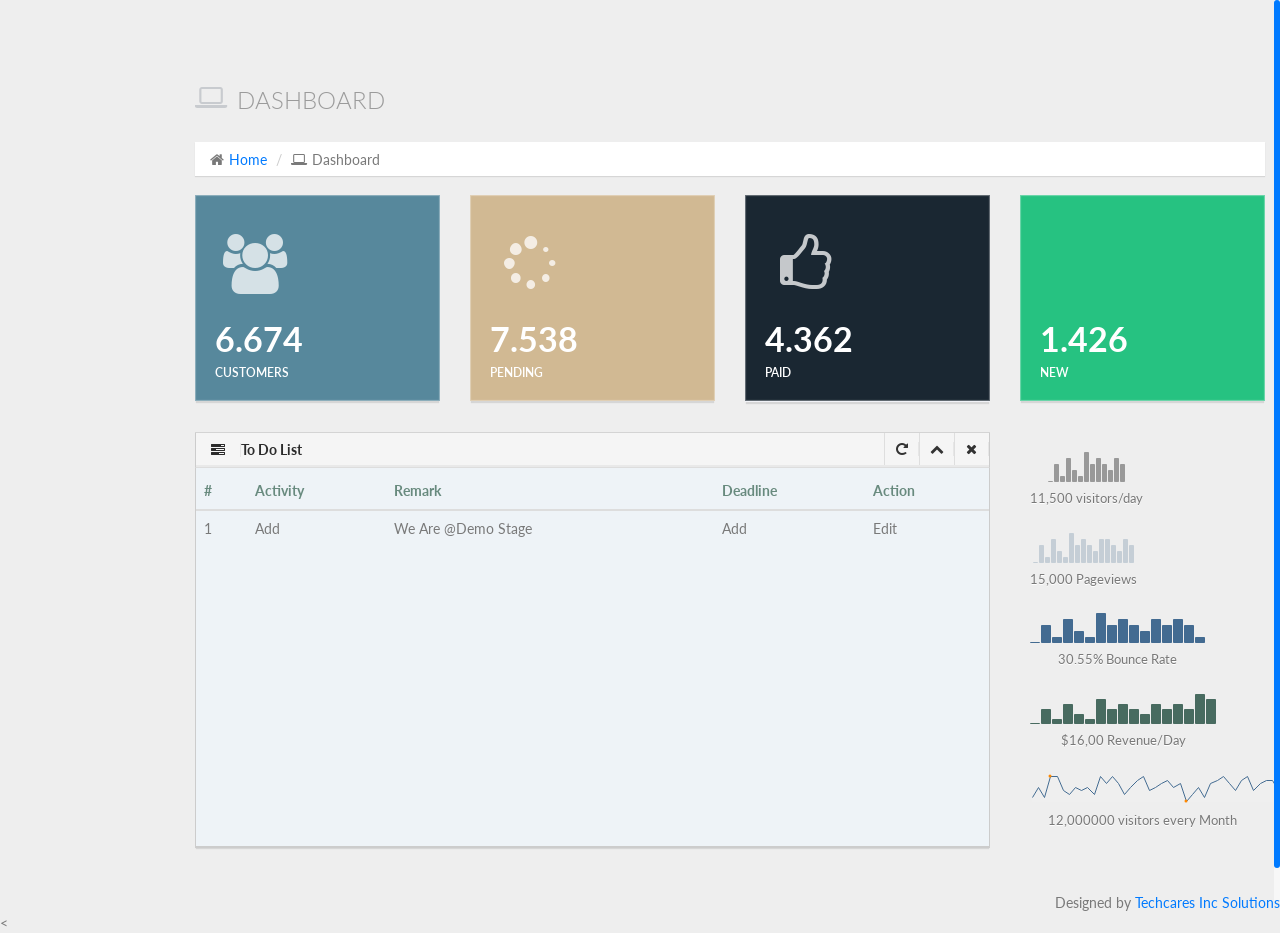
==== commit 686bda42: "some few fix" ====
--- a/src/main/resources/templates/index.html
+++ b/src/main/resources/templates/index.html
@@ -1,5 +1,6 @@
 <!DOCTYPE html>
-<html lang="en">
+<html lang="en" xmlns:th="http://www.thymeleaf.org"
+      xmlns:sec="http://www.thymeleaf.org/thymeleaf-extras-springsecurity3">
 
 <head>
   <meta charset="utf-8">
@@ -9,7 +10,7 @@
   <meta name="keyword" content="Creative, Dashboard, Admin, Template, Theme, Bootstrap, Responsive, Retina, Minimal">
   <link rel="shortcut icon" href="img/favicon.png">
 
-  <title>Creative - Bootstrap Admin Template</title>
+  <title>Online Invoice System</title>
 
   <!-- Bootstrap CSS -->
   <link href="css/bootstrap.min.css" rel="stylesheet">
@@ -46,349 +47,9 @@
   <!-- container section start -->
   <section id="container" class="">
 
-
-    <header class="header dark-bg">
-      <div class="toggle-nav">
-        <div class="icon-reorder tooltips" data-original-title="Toggle Navigation" data-placement="bottom"><i class="icon_menu"></i></div>
-      </div>
-
-      <!--logo start-->
-      <a href="index.html" class="logo">Nice <span class="lite">Admin</span></a>
-      <!--logo end-->
-
-      <div class="nav search-row" id="top_menu">
-        <!--  search form start -->
-        <ul class="nav top-menu">
-          <li>
-            <form class="navbar-form">
-              <input class="form-control" placeholder="Search" type="text">
-            </form>
-          </li>
-        </ul>
-        <!--  search form end -->
-      </div>
-
-      <div class="top-nav notification-row">
-        <!-- notificatoin dropdown start-->
-        <ul class="nav pull-right top-menu">
-
-          <!-- task notificatoin start -->
-          <li id="task_notificatoin_bar" class="dropdown">
-            <a data-toggle="dropdown" class="dropdown-toggle" href="#">
-                            <i class="icon-task-l"></i>
-                            <span class="badge bg-important">6</span>
-                        </a>
-            <ul class="dropdown-menu extended tasks-bar">
-              <div class="notify-arrow notify-arrow-blue"></div>
-              <li>
-                <p class="blue">You have 6 pending letter</p>
-              </li>
-              <li>
-                <a href="#">
-                  <div class="task-info">
-                    <div class="desc">Design PSD </div>
-                    <div class="percent">90%</div>
-                  </div>
-                  <div class="progress progress-striped">
-                    <div class="progress-bar progress-bar-success" role="progressbar" aria-valuenow="90" aria-valuemin="0" aria-valuemax="100" style="width: 90%">
-                      <span class="sr-only">90% Complete (success)</span>
-                    </div>
-                  </div>
-                </a>
-              </li>
-              <li>
-                <a href="#">
-                  <div class="task-info">
-                    <div class="desc">
-                      Project 1
-                    </div>
-                    <div class="percent">30%</div>
-                  </div>
-                  <div class="progress progress-striped">
-                    <div class="progress-bar progress-bar-warning" role="progressbar" aria-valuenow="30" aria-valuemin="0" aria-valuemax="100" style="width: 30%">
-                      <span class="sr-only">30% Complete (warning)</span>
-                    </div>
-                  </div>
-                </a>
-              </li>
-              <li>
-                <a href="#">
-                  <div class="task-info">
-                    <div class="desc">Digital Marketing</div>
-                    <div class="percent">80%</div>
-                  </div>
-                  <div class="progress progress-striped">
-                    <div class="progress-bar progress-bar-info" role="progressbar" aria-valuenow="80" aria-valuemin="0" aria-valuemax="100" style="width: 80%">
-                      <span class="sr-only">80% Complete</span>
-                    </div>
-                  </div>
-                </a>
-              </li>
-              <li>
-                <a href="#">
-                  <div class="task-info">
-                    <div class="desc">Logo Designing</div>
-                    <div class="percent">78%</div>
-                  </div>
-                  <div class="progress progress-striped">
-                    <div class="progress-bar progress-bar-danger" role="progressbar" aria-valuenow="78" aria-valuemin="0" aria-valuemax="100" style="width: 78%">
-                      <span class="sr-only">78% Complete (danger)</span>
-                    </div>
-                  </div>
-                </a>
-              </li>
-              <li>
-                <a href="#">
-                  <div class="task-info">
-                    <div class="desc">Mobile App</div>
-                    <div class="percent">50%</div>
-                  </div>
-                  <div class="progress progress-striped active">
-                    <div class="progress-bar" role="progressbar" aria-valuenow="50" aria-valuemin="0" aria-valuemax="100" style="width: 50%">
-                      <span class="sr-only">50% Complete</span>
-                    </div>
-                  </div>
-
-                </a>
-              </li>
-              <li class="external">
-                <a href="#">See All Tasks</a>
-              </li>
-            </ul>
-          </li>
-          <!-- task notificatoin end -->
-          <!-- inbox notificatoin start-->
-          <li id="mail_notificatoin_bar" class="dropdown">
-            <a data-toggle="dropdown" class="dropdown-toggle" href="#">
-                            <i class="icon-envelope-l"></i>
-                            <span class="badge bg-important">5</span>
-                        </a>
-            <ul class="dropdown-menu extended inbox">
-              <div class="notify-arrow notify-arrow-blue"></div>
-              <li>
-                <p class="blue">You have 5 new messages</p>
-              </li>
-              <li>
-                <a href="#">
-                                    <span class="photo"><img alt="avatar" src="./img/avatar-mini.jpg"></span>
-                                    <span class="subject">
-                                    <span class="from">Greg  Martin</span>
-                                    <span class="time">1 min</span>
-                                    </span>
-                                    <span class="message">
-                                        I really like this admin panel.
-                                    </span>
-                                </a>
-              </li>
-              <li>
-                <a href="#">
-                                    <span class="photo"><img alt="avatar" src="./img/avatar-mini2.jpg"></span>
-                                    <span class="subject">
-                                    <span class="from">Bob   Mckenzie</span>
-                                    <span class="time">5 mins</span>
-                                    </span>
-                                    <span class="message">
-                                     Hi, What is next project plan?
-                                    </span>
-                                </a>
-              </li>
-              <li>
-                <a href="#">
-                                    <span class="photo"><img alt="avatar" src="./img/avatar-mini3.jpg"></span>
-                                    <span class="subject">
-                                    <span class="from">Phillip   Park</span>
-                                    <span class="time">2 hrs</span>
-                                    </span>
-                                    <span class="message">
-                                        I am like to buy this Admin Template.
-                                    </span>
-                                </a>
-              </li>
-              <li>
-                <a href="#">
-                                    <span class="photo"><img alt="avatar" src="./img/avatar-mini4.jpg"></span>
-                                    <span class="subject">
-                                    <span class="from">Ray   Munoz</span>
-                                    <span class="time">1 day</span>
-                                    </span>
-                                    <span class="message">
-                                        Icon fonts are great.
-                                    </span>
-                                </a>
-              </li>
-              <li>
-                <a href="#">See all messages</a>
-              </li>
-            </ul>
-          </li>
-          <!-- inbox notificatoin end -->
-          <!-- alert notification start-->
-          <li id="alert_notificatoin_bar" class="dropdown">
-            <a data-toggle="dropdown" class="dropdown-toggle" href="#">
-
-                            <i class="icon-bell-l"></i>
-                            <span class="badge bg-important">7</span>
-                        </a>
-            <ul class="dropdown-menu extended notification">
-              <div class="notify-arrow notify-arrow-blue"></div>
-              <li>
-                <p class="blue">You have 4 new notifications</p>
-              </li>
-              <li>
-                <a href="#">
-                                    <span class="label label-primary"><i class="icon_profile"></i></span>
-                                    Friend Request
-                                    <span class="small italic pull-right">5 mins</span>
-                                </a>
-              </li>
-              <li>
-                <a href="#">
-                                    <span class="label label-warning"><i class="icon_pin"></i></span>
-                                    John location.
-                                    <span class="small italic pull-right">50 mins</span>
-                                </a>
-              </li>
-              <li>
-                <a href="#">
-                                    <span class="label label-danger"><i class="icon_book_alt"></i></span>
-                                    Project 3 Completed.
-                                    <span class="small italic pull-right">1 hr</span>
-                                </a>
-              </li>
-              <li>
-                <a href="#">
-                                    <span class="label label-success"><i class="icon_like"></i></span>
-                                    Mick appreciated your work.
-                                    <span class="small italic pull-right"> Today</span>
-                                </a>
-              </li>
-              <li>
-                <a href="#">See all notifications</a>
-              </li>
-            </ul>
-          </li>
-          <!-- alert notification end-->
-          <!-- user login dropdown start-->
-          <li class="dropdown">
-            <a data-toggle="dropdown" class="dropdown-toggle" href="#">
-                            <span class="profile-ava">
-                                <img alt="" src="img/avatar1_small.jpg">
-                            </span>
-                            <span class="username">Jenifer Smith</span>
-                            <b class="caret"></b>
-                        </a>
-            <ul class="dropdown-menu extended logout">
-              <div class="log-arrow-up"></div>
-              <li class="eborder-top">
-                <a href="#"><i class="icon_profile"></i> My Profile</a>
-              </li>
-              <li>
-                <a href="#"><i class="icon_mail_alt"></i> My Inbox</a>
-              </li>
-              <li>
-                <a href="#"><i class="icon_clock_alt"></i> Timeline</a>
-              </li>
-              <li>
-                <a href="#"><i class="icon_chat_alt"></i> Chats</a>
-              </li>
-              <li>
-                <a href="login.html"><i class="icon_key_alt"></i> Log Out</a>
-              </li>
-              <li>
-                <a href="documentation.html"><i class="icon_key_alt"></i> Documentation</a>
-              </li>
-              <li>
-                <a href="documentation.html"><i class="icon_key_alt"></i> Documentation</a>
-              </li>
-            </ul>
-          </li>
-          <!-- user login dropdown end -->
-        </ul>
-        <!-- notificatoin dropdown end-->
-      </div>
-    </header>
-    <!--header end-->
-
-    <!--sidebar start-->
-    <aside>
-      <div id="sidebar" class="nav-collapse ">
-        <!-- sidebar menu start-->
-        <ul class="sidebar-menu">
-          <li class="active">
-            <a class="" href="index.html">
-                          <i class="icon_house_alt"></i>
-                          <span>Dashboard</span>
-                      </a>
-          </li>
-          <li class="sub-menu">
-            <a href="javascript:;" class="">
-                          <i class="icon_document_alt"></i>
-                          <span>Forms</span>
-                          <span class="menu-arrow arrow_carrot-right"></span>
-                      </a>
-            <ul class="sub">
-              <li><a class="" href="form_component.html">Form Elements</a></li>
-              <li><a class="" href="form_validation.html">Form Validation</a></li>
-            </ul>
-          </li>
-          <li class="sub-menu">
-            <a href="javascript:;" class="">
-                          <i class="icon_desktop"></i>
-                          <span>UI Fitures</span>
-                          <span class="menu-arrow arrow_carrot-right"></span>
-                      </a>
-            <ul class="sub">
-              <li><a class="" href="general.html">Elements</a></li>
-              <li><a class="" href="buttons.html">Buttons</a></li>
-              <li><a class="" href="grids.html">Grids</a></li>
-            </ul>
-          </li>
-          <li>
-            <a class="" href="widgets.html">
-                          <i class="icon_genius"></i>
-                          <span>Widgets</span>
-                      </a>
-          </li>
-          <li>
-            <a class="" href="chart-chartjs.html">
-                          <i class="icon_piechart"></i>
-                          <span>Charts</span>
-
-                      </a>
-
-          </li>
-
-          <li class="sub-menu">
-            <a href="javascript:;" class="">
-                          <i class="icon_table"></i>
-                          <span>Tables</span>
-                          <span class="menu-arrow arrow_carrot-right"></span>
-                      </a>
-            <ul class="sub">
-              <li><a class="" href="basic_table.html">Basic Table</a></li>
-            </ul>
-          </li>
-
-          <li class="sub-menu">
-            <a href="javascript:;" class="">
-                          <i class="icon_documents_alt"></i>
-                          <span>Pages</span>
-                          <span class="menu-arrow arrow_carrot-right"></span>
-                      </a>
-            <ul class="sub">
-              <li><a class="" href="profile.html">Profile</a></li>
-              <li><a class="" href="login.html"><span>Login Page</span></a></li>
-              <li><a class="" href="contact.html"><span>Contact Page</span></a></li>
-              <li><a class="" href="blank.html">Blank Page</a></li>
-              <li><a class="" href="404.html">404 Error</a></li>
-            </ul>
-          </li>
-
-        </ul>
-        <!-- sidebar menu end-->
-      </div>
-    </aside>
-    <!--sidebar end-->
+    <!--menu start-->
+    <th:block th:insert="fragments/menu :: menu"/>
+    <!--menu end-->
 
     <!--main content start-->
     <section id="main-content">
@@ -398,7 +59,7 @@
           <div class="col-lg-12">
             <h3 class="page-header"><i class="fa fa-laptop"></i> Dashboard</h3>
             <ol class="breadcrumb">
-              <li><i class="fa fa-home"></i><a href="index.html">Home</a></li>
+              <li><i class="fa fa-home"></i><a href="/">Home</a></li>
               <li><i class="fa fa-laptop"></i>Dashboard</li>
             </ol>
           </div>
@@ -407,9 +68,9 @@
         <div class="row">
           <div class="col-lg-3 col-md-3 col-sm-12 col-xs-12">
             <div class="info-box blue-bg">
-              <i class="fa fa-cloud-download"></i>
+              <i class="fa fa-users"></i>
               <div class="count">6.674</div>
-              <div class="title">Download</div>
+              <div class="title">Customers</div>
             </div>
             <!--/.info-box-->
           </div>
@@ -417,9 +78,9 @@
 
           <div class="col-lg-3 col-md-3 col-sm-12 col-xs-12">
             <div class="info-box brown-bg">
-              <i class="fa fa-shopping-cart"></i>
+              <i class="fa fa-spinner"></i>
               <div class="count">7.538</div>
-              <div class="title">Purchased</div>
+              <div class="title">Pending</div>
             </div>
             <!--/.info-box-->
           </div>
@@ -429,7 +90,7 @@
             <div class="info-box dark-bg">
               <i class="fa fa-thumbs-o-up"></i>
               <div class="count">4.362</div>
-              <div class="title">Order</div>
+              <div class="title">Paid</div>
             </div>
             <!--/.info-box-->
           </div>
@@ -437,9 +98,9 @@
 
           <div class="col-lg-3 col-md-3 col-sm-12 col-xs-12">
             <div class="info-box green-bg">
-              <i class="fa fa-cubes"></i>
+              <i class="fa fa-spin"></i>
               <div class="count">1.426</div>
-              <div class="title">Stock</div>
+              <div class="title">New</div>
             </div>
             <!--/.info-box-->
           </div>
@@ -454,7 +115,7 @@
 
             <div class="panel panel-default">
               <div class="panel-heading">
-                <h2><i class="fa fa-map-marker red"></i><strong>Countries</strong></h2>
+                <h2><i class="fa fa-tasks red"></i><strong>To Do List</strong></h2>
                 <div class="panel-actions">
                   <a href="index.html#" class="btn-setting"><i class="fa fa-rotate-right"></i></a>
                   <a href="index.html#" class="btn-minimize"><i class="fa fa-chevron-up"></i></a>
@@ -462,11 +123,33 @@
                 </div>
               </div>
               <div class="panel-body-map">
-                <div id="map" style="height:380px;"></div>
+                <div class="table table-striped" style="height:380px;">
+                  <table style="width: 100%">
+                    <thead>
+                    <tr>
+                      <th>#</th>
+                      <th>Activity</th>
+                      <th>Remark</th>
+                      <th>Deadline</th>
+                      <th>Action</th>
+                    </tr>
+                    </thead>
+                    <tbody>
+                    <tr th:each="data : ${#numbers.sequence(1,10)}">
+                      <td>1</td>
+                      <td>Add</td>
+                      <td>We Are @Demo Stage</td>
+                      <td>Add</td>
+                      <td>Edit</td>
+                    </tr>
+                    </tbody>
+                  </table>
+                </div>
               </div>
 
             </div>
           </div>
+
           <div class="col-md-3">
             <!-- List starts -->
             <ul class="today-datas">
@@ -496,563 +179,14 @@
             </ul>
           </div>
 
-
-        </div>
-
+        </div>
 
         <!-- Today status end -->
-
-
-
-        <div class="row">
-
-          <div class="col-lg-9 col-md-12">
-            <div class="panel panel-default">
-              <div class="panel-heading">
-                <h2><i class="fa fa-flag-o red"></i><strong>Registered Users</strong></h2>
-                <div class="panel-actions">
-                  <a href="index.html#" class="btn-setting"><i class="fa fa-rotate-right"></i></a>
-                  <a href="index.html#" class="btn-minimize"><i class="fa fa-chevron-up"></i></a>
-                  <a href="index.html#" class="btn-close"><i class="fa fa-times"></i></a>
-                </div>
-              </div>
-              <div class="panel-body">
-                <table class="table bootstrap-datatable countries">
-                  <thead>
-                    <tr>
-                      <th></th>
-                      <th>Country</th>
-                      <th>Users</th>
-                      <th>Online</th>
-                      <th>Performance</th>
-                    </tr>
-                  </thead>
-                  <tbody>
-                    <tr>
-                      <td><img src="img/Germany.png" style="height:18px; margin-top:-2px;"></td>
-                      <td>Germany</td>
-                      <td>2563</td>
-                      <td>1025</td>
-                      <td>
-                        <div class="progress thin">
-                          <div class="progress-bar progress-bar-danger" role="progressbar" aria-valuenow="73" aria-valuemin="0" aria-valuemax="100" style="width: 73%">
-                          </div>
-                          <div class="progress-bar progress-bar-warning" role="progressbar" aria-valuenow="27" aria-valuemin="0" aria-valuemax="100" style="width: 27%">
-                          </div>
-                        </div>
-                        <span class="sr-only">73%</span>
-                      </td>
-                    </tr>
-                    <tr>
-                      <td><img src="img/India.png" style="height:18px; margin-top:-2px;"></td>
-                      <td>India</td>
-                      <td>3652</td>
-                      <td>2563</td>
-                      <td>
-                        <div class="progress thin">
-                          <div class="progress-bar progress-bar-danger" role="progressbar" aria-valuenow="57" aria-valuemin="0" aria-valuemax="100" style="width: 57%">
-                          </div>
-                          <div class="progress-bar progress-bar-warning" role="progressbar" aria-valuenow="43" aria-valuemin="0" aria-valuemax="100" style="width: 43%">
-                          </div>
-                        </div>
-                        <span class="sr-only">57%</span>
-                      </td>
-                    </tr>
-                    <tr>
-                      <td><img src="img/Spain.png" style="height:18px; margin-top:-2px;"></td>
-                      <td>Spain</td>
-                      <td>562</td>
-                      <td>452</td>
-                      <td>
-                        <div class="progress thin">
-                          <div class="progress-bar progress-bar-danger" role="progressbar" aria-valuenow="93" aria-valuemin="0" aria-valuemax="100" style="width: 93%">
-                          </div>
-                          <div class="progress-bar progress-bar-warning" role="progressbar" aria-valuenow="7" aria-valuemin="0" aria-valuemax="100" style="width: 7%">
-                          </div>
-                        </div>
-                        <span class="sr-only">93%</span>
-                      </td>
-                    </tr>
-                    <tr>
-                      <td><img src="img/India.png" style="height:18px; margin-top:-2px;"></td>
-                      <td>Russia</td>
-                      <td>1258</td>
-                      <td>958</td>
-                      <td>
-                        <div class="progress thin">
-                          <div class="progress-bar progress-bar-danger" role="progressbar" aria-valuenow="20" aria-valuemin="0" aria-valuemax="100" style="width: 20%">
-                          </div>
-                          <div class="progress-bar progress-bar-warning" role="progressbar" aria-valuenow="80" aria-valuemin="0" aria-valuemax="100" style="width: 80%">
-                          </div>
-                        </div>
-                        <span class="sr-only">20%</span>
-                      </td>
-                    </tr>
-                    <tr>
-                      <td><img src="img/Spain.png" style="height:18px; margin-top:-2px;"></td>
-                      <td>USA</td>
-                      <td>4856</td>
-                      <td>3621</td>
-                      <td>
-                        <div class="progress thin">
-                          <div class="progress-bar progress-bar-danger" role="progressbar" aria-valuenow="20" aria-valuemin="0" aria-valuemax="100" style="width: 20%">
-                          </div>
-                          <div class="progress-bar progress-bar-warning" role="progressbar" aria-valuenow="80" aria-valuemin="0" aria-valuemax="100" style="width: 80%">
-                          </div>
-                        </div>
-                        <span class="sr-only">20%</span>
-                      </td>
-                    </tr>
-                    <tr>
-                      <td><img src="img/Germany.png" style="height:18px; margin-top:-2px;"></td>
-                      <td>Brazil</td>
-                      <td>265</td>
-                      <td>102</td>
-                      <td>
-                        <div class="progress thin">
-                          <div class="progress-bar progress-bar-danger" role="progressbar" aria-valuenow="20" aria-valuemin="0" aria-valuemax="100" style="width: 20%">
-                          </div>
-                          <div class="progress-bar progress-bar-warning" role="progressbar" aria-valuenow="80" aria-valuemin="0" aria-valuemax="100" style="width: 80%">
-                          </div>
-                        </div>
-                        <span class="sr-only">20%</span>
-                      </td>
-                    </tr>
-                    <tr>
-                      <td><img src="img/Germany.png" style="height:18px; margin-top:-2px;"></td>
-                      <td>Coloumbia</td>
-                      <td>265</td>
-                      <td>102</td>
-                      <td>
-                        <div class="progress thin">
-                          <div class="progress-bar progress-bar-danger" role="progressbar" aria-valuenow="20" aria-valuemin="0" aria-valuemax="100" style="width: 20%">
-                          </div>
-                          <div class="progress-bar progress-bar-warning" role="progressbar" aria-valuenow="80" aria-valuemin="0" aria-valuemax="100" style="width: 80%">
-                          </div>
-                        </div>
-                        <span class="sr-only">20%</span>
-                      </td>
-                    </tr>
-                    <tr>
-                      <td><img src="img/Germany.png" style="height:18px; margin-top:-2px;"></td>
-                      <td>France</td>
-                      <td>265</td>
-                      <td>102</td>
-                      <td>
-                        <div class="progress thin">
-                          <div class="progress-bar progress-bar-danger" role="progressbar" aria-valuenow="20" aria-valuemin="0" aria-valuemax="100" style="width: 20%">
-                          </div>
-                          <div class="progress-bar progress-bar-warning" role="progressbar" aria-valuenow="80" aria-valuemin="0" aria-valuemax="100" style="width: 80%">
-                          </div>
-                        </div>
-                        <span class="sr-only">20%</span>
-                      </td>
-                    </tr>
-                  </tbody>
-                </table>
-              </div>
-
-            </div>
-
-          </div>
-          <!--/col-->
-          <div class="col-md-3">
-
-            <div class="social-box facebook">
-              <i class="fa fa-facebook"></i>
-              <ul>
-                <li>
-                  <strong>256k</strong>
-                  <span>friends</span>
-                </li>
-                <li>
-                  <strong>359</strong>
-                  <span>feeds</span>
-                </li>
-              </ul>
-            </div>
-            <!--/social-box-->
-          </div>
-          <div class="col-md-3">
-
-            <div class="social-box google-plus">
-              <i class="fa fa-google-plus"></i>
-              <ul>
-                <li>
-                  <strong>962</strong>
-                  <span>followers</span>
-                </li>
-                <li>
-                  <strong>256</strong>
-                  <span>circles</span>
-                </li>
-              </ul>
-            </div>
-            <!--/social-box-->
-
-          </div>
-          <!--/col-->
-          <div class="col-md-3">
-
-            <div class="social-box twitter">
-              <i class="fa fa-twitter"></i>
-              <ul>
-                <li>
-                  <strong>1562k</strong>
-                  <span>followers</span>
-                </li>
-                <li>
-                  <strong>2562</strong>
-                  <span>tweets</span>
-                </li>
-              </ul>
-            </div>
-            <!--/social-box-->
-
-          </div>
-          <!--/col-->
-
-        </div>
-
-
-
-        <!-- statics end -->
-
-
-
-
-        <!-- project team & activity start -->
-        <div class="row">
-          <div class="col-md-4 portlets">
-            <!-- Widget -->
-            <div class="panel panel-default">
-              <div class="panel-heading">
-                <div class="pull-left">Message</div>
-                <div class="widget-icons pull-right">
-                  <a href="#" class="wminimize"><i class="fa fa-chevron-up"></i></a>
-                  <a href="#" class="wclose"><i class="fa fa-times"></i></a>
-                </div>
-                <div class="clearfix"></div>
-              </div>
-
-              <div class="panel-body">
-                <!-- Widget content -->
-                <div class="padd sscroll">
-
-                  <ul class="chats">
-
-                    <!-- Chat by us. Use the class "by-me". -->
-                    <li class="by-me">
-                      <!-- Use the class "pull-left" in avatar -->
-                      <div class="avatar pull-left">
-                        <img src="img/user.jpg" alt="" />
-                      </div>
-
-                      <div class="chat-content">
-                        <!-- In meta area, first include "name" and then "time" -->
-                        <div class="chat-meta">John Smith <span class="pull-right">3 hours ago</span></div>
-                        Vivamus diam elit diam, consectetur dapibus adipiscing elit.
-                        <div class="clearfix"></div>
-                      </div>
-                    </li>
-
-                    <!-- Chat by other. Use the class "by-other". -->
-                    <li class="by-other">
-                      <!-- Use the class "pull-right" in avatar -->
-                      <div class="avatar pull-right">
-                        <img src="img/user22.png" alt="" />
-                      </div>
-
-                      <div class="chat-content">
-                        <!-- In the chat meta, first include "time" then "name" -->
-                        <div class="chat-meta">3 hours ago <span class="pull-right">Jenifer Smith</span></div>
-                        Vivamus diam elit diam, consectetur fconsectetur dapibus adipiscing elit.
-                        <div class="clearfix"></div>
-                      </div>
-                    </li>
-
-                    <li class="by-me">
-                      <div class="avatar pull-left">
-                        <img src="img/user.jpg" alt="" />
-                      </div>
-
-                      <div class="chat-content">
-                        <div class="chat-meta">John Smith <span class="pull-right">4 hours ago</span></div>
-                        Vivamus diam elit diam, consectetur fermentum sed dapibus eget, Vivamus consectetur dapibus adipiscing elit.
-                        <div class="clearfix"></div>
-                      </div>
-                    </li>
-
-                    <li class="by-other">
-                      <!-- Use the class "pull-right" in avatar -->
-                      <div class="avatar pull-right">
-                        <img src="img/user22.png" alt="" />
-                      </div>
-
-                      <div class="chat-content">
-                        <!-- In the chat meta, first include "time" then "name" -->
-                        <div class="chat-meta">3 hours ago <span class="pull-right">Jenifer Smith</span></div>
-                        Vivamus diam elit diam, consectetur fermentum sed dapibus eget, Vivamus consectetur dapibus adipiscing elit.
-                        <div class="clearfix"></div>
-                      </div>
-                    </li>
-
-                  </ul>
-
-                </div>
-                <!-- Widget footer -->
-                <div class="widget-foot">
-
-                  <form class="form-inline">
-                    <div class="form-group">
-                      <input type="text" class="form-control" placeholder="Type your message here...">
-                    </div>
-                    <button type="submit" class="btn btn-info">Send</button>
-                  </form>
-
-
-                </div>
-              </div>
-
-
-            </div>
-          </div>
-
-          <div class="col-lg-8">
-            <!--Project Activity start-->
-            <section class="panel">
-              <div class="panel-body progress-panel">
-                <div class="row">
-                  <div class="col-lg-8 task-progress pull-left">
-                    <h1>To Do Everyday</h1>
-                  </div>
-                  <div class="col-lg-4">
-                    <span class="profile-ava pull-right">
-                                        <img alt="" class="simple" src="img/avatar1_small.jpg">
-                                        Jenifer smith
-                                </span>
-                  </div>
-                </div>
-              </div>
-              <table class="table table-hover personal-task">
-                <tbody>
-                  <tr>
-                    <td>Today</td>
-                    <td>
-                      web design
-                    </td>
-                    <td>
-                      <span class="badge bg-important">Upload</span>
-                    </td>
-                    <td>
-                      <span class="profile-ava">
-                                        <img alt="" class="simple" src="img/avatar1_small.jpg">
-                                    </span>
-                    </td>
-                  </tr>
-                  <tr>
-                    <td>Yesterday</td>
-                    <td>
-                      Project Design Task
-                    </td>
-                    <td>
-                      <span class="badge bg-success">Task</span>
-                    </td>
-                    <td>
-                      <div id="work-progress2"></div>
-                    </td>
-                  </tr>
-                  <tr>
-                    <td>21-10-14</td>
-                    <td>
-                      Generate Invoice
-                    </td>
-                    <td>
-                      <span class="badge bg-success">Task</span>
-                    </td>
-                    <td>
-                      <div id="work-progress3"></div>
-                    </td>
-                  </tr>
-                  <tr>
-                    <td>22-10-14</td>
-                    <td>
-                      Project Testing
-                    </td>
-                    <td>
-                      <span class="badge bg-primary">To-Do</span>
-                    </td>
-                    <td>
-                      <span class="profile-ava">
-                                        <img alt="" class="simple" src="img/avatar1_small.jpg">
-                                      </span>
-                    </td>
-                  </tr>
-                  <tr>
-                    <td>24-10-14</td>
-                    <td>
-                      Project Release Date
-                    </td>
-                    <td>
-                      <span class="badge bg-info">Milestone</span>
-                    </td>
-                    <td>
-                      <div id="work-progress4"></div>
-                    </td>
-                  </tr>
-                  <tr>
-                    <td>28-10-14</td>
-                    <td>
-                      Project Release Date
-                    </td>
-                    <td>
-                      <span class="badge bg-primary">To-Do</span>
-                    </td>
-                    <td>
-                      <div id="work-progress5"></div>
-                    </td>
-                  </tr>
-                  <tr>
-                    <td>Last week</td>
-                    <td>
-                      Project Release Date
-                    </td>
-                    <td>
-                      <span class="badge bg-primary">To-Do</span>
-                    </td>
-                    <td>
-                      <div id="work-progress1"></div>
-                    </td>
-                  </tr>
-                  <tr>
-                    <td>last month</td>
-                    <td>
-                      Project Release Date
-                    </td>
-                    <td>
-                      <span class="badge bg-success">To-Do</span>
-                    </td>
-                    <td>
-                      <span class="profile-ava">
-                                        <img alt="" class="simple" src="img/avatar1_small.jpg">
-                                      </span>
-                    </td>
-                  </tr>
-                </tbody>
-              </table>
-            </section>
-            <!--Project Activity end-->
-          </div>
-        </div><br><br>
-
-        <div class="row">
-          <div class="col-md-6 portlets">
-            <div class="panel panel-default">
-              <div class="panel-heading">
-                <h2><strong>Calendar</strong></h2>
-                <div class="panel-actions">
-                  <a href="#" class="wminimize"><i class="fa fa-chevron-up"></i></a>
-                  <a href="#" class="wclose"><i class="fa fa-times"></i></a>
-                </div>
-
-              </div><br><br><br>
-              <div class="panel-body">
-                <!-- Widget content -->
-
-                <!-- Below line produces calendar. I am using FullCalendar plugin. -->
-                <div id="calendar"></div>
-
-              </div>
-            </div>
-
-          </div>
-
-          <div class="col-md-6 portlets">
-            <div class="panel panel-default">
-              <div class="panel-heading">
-                <div class="pull-left">Quick Post</div>
-                <div class="widget-icons pull-right">
-                  <a href="#" class="wminimize"><i class="fa fa-chevron-up"></i></a>
-                  <a href="#" class="wclose"><i class="fa fa-times"></i></a>
-                </div>
-                <div class="clearfix"></div>
-              </div>
-              <div class="panel-body">
-                <div class="padd">
-
-                  <div class="form quick-post">
-                    <!-- Edit profile form (not working)-->
-                    <form class="form-horizontal">
-                      <!-- Title -->
-                      <div class="form-group">
-                        <label class="control-label col-lg-2" for="title">Title</label>
-                        <div class="col-lg-10">
-                          <input type="text" class="form-control" id="title">
-                        </div>
-                      </div>
-                      <!-- Content -->
-                      <div class="form-group">
-                        <label class="control-label col-lg-2" for="content">Content</label>
-                        <div class="col-lg-10">
-                          <textarea class="form-control" id="content"></textarea>
-                        </div>
-                      </div>
-                      <!-- Cateogry -->
-                      <div class="form-group">
-                        <label class="control-label col-lg-2">Category</label>
-                        <div class="col-lg-10">
-                          <select class="form-control">
-                                                  <option value="">- Choose Cateogry -</option>
-                                                  <option value="1">General</option>
-                                                  <option value="2">News</option>
-                                                  <option value="3">Media</option>
-                                                  <option value="4">Funny</option>
-                                                </select>
-                        </div>
-                      </div>
-                      <!-- Tags -->
-                      <div class="form-group">
-                        <label class="control-label col-lg-2" for="tags">Tags</label>
-                        <div class="col-lg-10">
-                          <input type="text" class="form-control" id="tags">
-                        </div>
-                      </div>
-
-                      <!-- Buttons -->
-                      <div class="form-group">
-                        <!-- Buttons -->
-                        <div class="col-lg-offset-2 col-lg-9">
-                          <button type="submit" class="btn btn-primary">Publish</button>
-                          <button type="submit" class="btn btn-danger">Save Draft</button>
-                          <button type="reset" class="btn btn-default">Reset</button>
-                        </div>
-                      </div>
-                    </form>
-                  </div>
-
-
-                </div>
-                <div class="widget-foot">
-                  <!-- Footer goes here -->
-                </div>
-              </div>
-            </div>
-
-          </div>
-
-        </div>
-        <!-- project team & activity end -->
 
       </section>
       <div class="text-right">
         <div class="credits">
-          <!--
-            All the links in the footer should remain intact.
-            You can delete the links only if you purchased the pro version.
-            Licensing information: https://bootstrapmade.com/license/
-            Purchase the pro version form: https://bootstrapmade.com/buy/?theme=NiceAdmin
-          -->
-          Designed by <a href="https://bootstrapmade.com/">BootstrapMade</a>
+          Designed by <a href="https://techcaresinc.com/">Techcares Inc Solutions</a>
         </div>
       </div>
     </section>
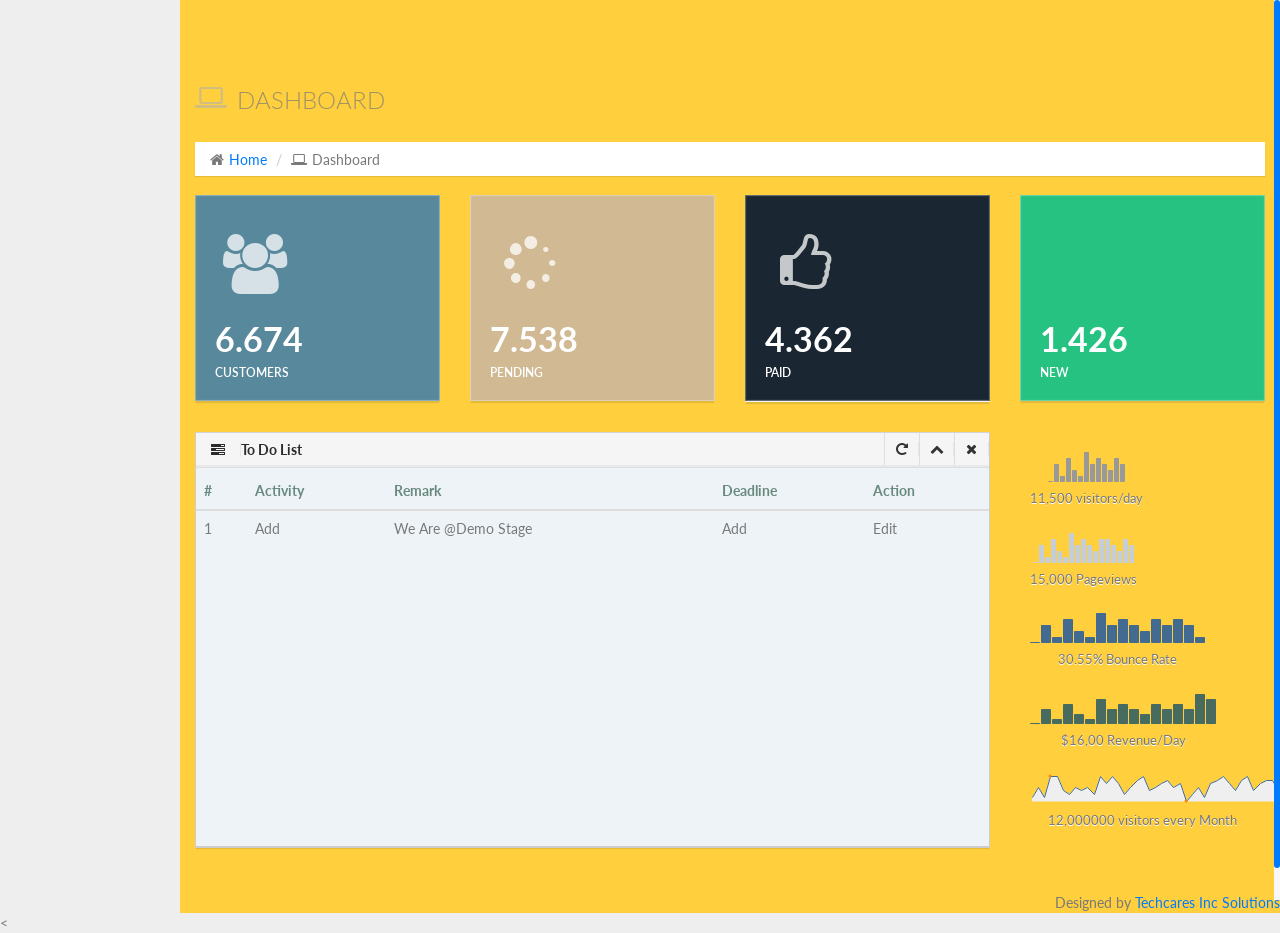
==== commit 18eba980: "some few fix" ====
--- a/src/main/resources/templates/index.html
+++ b/src/main/resources/templates/index.html
@@ -1,6 +1,6 @@
 <!DOCTYPE html>
 <html lang="en" xmlns:th="http://www.thymeleaf.org"
-      xmlns:sec="http://www.thymeleaf.org/thymeleaf-extras-springsecurity3">
+>
 
 <head>
   <meta charset="utf-8">
@@ -52,7 +52,7 @@
     <!--menu end-->
 
     <!--main content start-->
-    <section id="main-content">
+    <section id="main-content" style="background-color: #ffcf3d">
       <section class="wrapper">
         <!--overview start-->
         <div class="row">
@@ -60,7 +60,8 @@
             <h3 class="page-header"><i class="fa fa-laptop"></i> Dashboard</h3>
             <ol class="breadcrumb">
               <li><i class="fa fa-home"></i><a href="/">Home</a></li>
-              <li><i class="fa fa-laptop"></i>Dashboard</li>
+              <li><i class="fa fa-laptop" th:text="${#dates.format(#dates.createNow(), 'dd MMM, yyyy')}"></i>Dashboard
+              </li>
             </ol>
           </div>
         </div>
--- a/src/main/resources/templates/css/style.css
+++ b/src/main/resources/templates/css/style.css
@@ -140,43 +140,43 @@
 
 .login-img-body{
 
-  background: url('../img/bg-1.jpg') no-repeat center center fixed;
-
-  -webkit-background-size: cover;
-
-  -moz-background-size: cover;
-
-  -o-background-size: cover;
-
-  background-size: cover;
+    background: url('../img/bg-1.jpg') no-repeat center center fixed;
+
+    -webkit-background-size: cover;
+
+    -moz-background-size: cover;
+
+    -o-background-size: cover;
+
+    background-size: cover;
 
 }
 
 .login-img2-body{
 
-  background: url('../img/bg-1.jpg') no-repeat center center fixed;
-
-  -webkit-background-size: cover;
-
-  -moz-background-size: cover;
-
-  -o-background-size: cover;
-
-  background-size: cover;
+    background: url('../img/bg-1.jpg') no-repeat center center fixed;
+
+    -webkit-background-size: cover;
+
+    -moz-background-size: cover;
+
+    -o-background-size: cover;
+
+    background-size: cover;
 
 }
 
 .login-img3-body{
 
-  background: url('../img/bg-1.jpg') no-repeat center center fixed;
-
-  -webkit-background-size: cover;
-
-  -moz-background-size: cover;
-
-  -o-background-size: cover;
-
-  background-size: cover;
+    background: url('../img/bg-1.jpg') no-repeat center center fixed;
+
+    -webkit-background-size: cover;
+
+    -moz-background-size: cover;
+
+    -o-background-size: cover;
+
+    background-size: cover;
 
 }
 
@@ -468,7 +468,7 @@
 
     box-shadow: 0 4px #2775e2;
 
-	float:left;
+    float:left;
 
 }
 
@@ -480,7 +480,7 @@
 
     box-shadow: 0 4px #2bb4e8;
 
-	float:left;
+    float:left;
 
 }
 
@@ -746,9 +746,9 @@
 
 /*ul.sidebar-menu li.active a,*/ ul.sidebar-menu .sub-menu li.active a{
 
-    border-bottom: 1px solid #d0d8df;
-
-}
+                                     border-bottom: 1px solid #d0d8df;
+
+                                 }
 
 
 
@@ -1254,7 +1254,7 @@
 
 /* bootstrape editor*/
 
- #editor {
+#editor {
 
     max-height: 250px;
 
@@ -1286,25 +1286,25 @@
 
 #voiceBtn {
 
-  width: 20px;
-
-  color: transparent;
-
-  background-color: transparent;
-
-  transform: scale(2.0, 2.0);
-
-  -webkit-transform: scale(2.0, 2.0);
-
-  -moz-transform: scale(2.0, 2.0);
-
-  border: transparent;
-
-  cursor: pointer;
-
-  box-shadow: none;
-
-  -webkit-box-shadow: none;
+    width: 20px;
+
+    color: transparent;
+
+    background-color: transparent;
+
+    transform: scale(2.0, 2.0);
+
+    -webkit-transform: scale(2.0, 2.0);
+
+    -moz-transform: scale(2.0, 2.0);
+
+    border: transparent;
+
+    cursor: pointer;
+
+    box-shadow: none;
+
+    -webkit-box-shadow: none;
 
 }
 
@@ -1312,13 +1312,13 @@
 
 div[data-role="editor-toolbar"] {
 
-  -webkit-user-select: none;
-
-  -moz-user-select: none;
-
-  -ms-user-select: none;
-
-  user-select: none;
+    -webkit-user-select: none;
+
+    -moz-user-select: none;
+
+    -ms-user-select: none;
+
+    user-select: none;
 
 }
 
@@ -1736,69 +1736,69 @@
 
 .page-header {
 
-  margin: 12px 0 20px;
-
-  border-bottom: none;
-
-  opacity: 0.7;
-
-  text-transform: uppercase;
+    margin: 12px 0 20px;
+
+    border-bottom: none;
+
+    opacity: 0.7;
+
+    text-transform: uppercase;
 
 }
 
 .page-header i {
 
-  color: #acb1b8;
-
-  margin-right: 10px;
-
-  float: left;
-
-  font-size: 30px;
-
-  line-height: 22px;
-
-  opacity: 0.8;
+    color: #acb1b8;
+
+    margin-right: 10px;
+
+    float: left;
+
+    font-size: 30px;
+
+    line-height: 22px;
+
+    opacity: 0.8;
 
 }
 
 .breadcrumb {
 
-  -webkit-border-radius: 0px;
-
-  -moz-border-radius: 0px;
-
-  border-radius: 0px;
-
-  height: 34px;
-
-  position: relative;
-
-  margin: 0 0 19px 0;
-
-  overflow: hidden;
+    -webkit-border-radius: 0px;
+
+    -moz-border-radius: 0px;
+
+    border-radius: 0px;
+
+    height: 34px;
+
+    position: relative;
+
+    margin: 0 0 19px 0;
+
+    overflow: hidden;
 
 }
 
 .breadcrumb li {
 
-  position: relative;
-
-  margin-right: 0;
+    position: relative;
+
+    margin-right: 0;
 
 }
 
 .breadcrumb li i {
 
-  Font-size: 15px;
-
-  margin-right: 5px;
+    Font-size: 15px;
+
+    margin-right: 5px;
 
 }
 
 .breadcrumb > .active {
 
-  color: #d4d4d4;
+    color: #d4d4d4;
 
 }
 
@@ -1808,111 +1808,111 @@
 
 .info-box {
 
-  min-height: 140px;
-
-  margin-bottom: 30px;
-
-  padding: 20px;
-
-  color: white;
-
-  -webkit-box-shadow: inset 0 0 1px 1px rgba(255, 255, 255, 0.35), 0 3px 1px -1px rgba(0, 0, 0, 0.1);
-
-  -moz-box-shadow: inset 0 0 1px 1px rgba(255, 255, 255, 0.35), 0 3px 1px -1px rgba(0, 0, 0, 0.1);
-
-  box-shadow: inset 0 0 1px 1px rgba(255, 255, 255, 0.35), 0 3px 1px -1px rgba(0, 0, 0, 0.1);
+    min-height: 140px;
+
+    margin-bottom: 30px;
+
+    padding: 20px;
+
+    color: white;
+
+    -webkit-box-shadow: inset 0 0 1px 1px rgba(255, 255, 255, 0.35), 0 3px 1px -1px rgba(0, 0, 0, 0.1);
+
+    -moz-box-shadow: inset 0 0 1px 1px rgba(255, 255, 255, 0.35), 0 3px 1px -1px rgba(0, 0, 0, 0.1);
+
+    box-shadow: inset 0 0 1px 1px rgba(255, 255, 255, 0.35), 0 3px 1px -1px rgba(0, 0, 0, 0.1);
 
 }
 
 .info-box i {
 
-  display: block;
-
-  height: 100px;
-
-  font-size: 60px;
-
-  line-height: 100px;
-
-  width: 100px;
-
-  float: left;
-
-  text-align: center;
-
-  margin-right: 20px;
-
-  padding-right: 20px;
-
-  color: rgba(255, 255, 255, 0.75);
+    display: block;
+
+    height: 100px;
+
+    font-size: 60px;
+
+    line-height: 100px;
+
+    width: 100px;
+
+    float: left;
+
+    text-align: center;
+
+    margin-right: 20px;
+
+    padding-right: 20px;
+
+    color: rgba(255, 255, 255, 0.75);
 
 }
 
 .info-box .count {
 
-  margin-top: 20px;
-
-  font-size: 34px;
-
-  font-weight: 700;
+    margin-top: 20px;
+
+    font-size: 34px;
+
+    font-weight: 700;
 
 }
 
 .info-box .title {
 
-  font-size: 12px;
-
-  text-transform: uppercase;
-
-  font-weight: 600;
+    font-size: 12px;
+
+    text-transform: uppercase;
+
+    font-weight: 600;
 
 }
 
 .info-box .desc {
 
-  margin-top: 10px;
-
-  font-size: 12px;
+    margin-top: 10px;
+
+    font-size: 12px;
 
 }
 
 .info-box.danger {
 
-  background: #ff5454;
-
-  border: 1px solid #ff2121;
+    background: #ff5454;
+
+    border: 1px solid #ff2121;
 
 }
 
 .info-box.warning {
 
-  background: #fabb3d;
-
-  border: 1px solid #f9aa0b;
+    background: #fabb3d;
+
+    border: 1px solid #f9aa0b;
 
 }
 
 .info-box.primary {
 
-  background: #20a8d8;
-
-  border: 1px solid #1985ac;
+    background: #20a8d8;
+
+    border: 1px solid #1985ac;
 
 }
 
 .info-box.info {
 
-  background: #67c2ef;
-
-  border: 1px solid #39afea;
+    background: #67c2ef;
+
+    border: 1px solid #39afea;
 
 }
 
 .info-box.success {
 
-  background: #79c447;
-
-  border: 1px solid #61a434;
+    background: #79c447;
+
+    border: 1px solid #61a434;
 
 }
 
@@ -1920,195 +1920,195 @@
 
 .dark-heading-bg {
 
-  background: #4c4f53;
-
-  border: 1px solid #4c4f53;
+    background: #4c4f53;
+
+    border: 1px solid #4c4f53;
 
 }
 
 .main-bg {
 
-  background: #e6e8ea;
+    background: #e6e8ea;
 
 }
 
 .white-bg {
 
-  color : #768399;
-
-  background : #fff;
-
-  background-color : #fff;
+    color : #768399;
+
+    background : #fff;
+
+    background-color : #fff;
 
 }
 
 .red-bg {
 
-  color : #fff;
-
-  background : #d95043;
-
-  background-color : #d95043;
+    color : #fff;
+
+    background : #d95043;
+
+    background-color : #d95043;
 
 }
 
 .blue-bg {
 
-  color : #fff;
-
-  background : #57889c;
-
-  background-color : #57889c;
+    color : #fff;
+
+    background : #57889c;
+
+    background-color : #57889c;
 
 }
 
 .green-bg {
 
-  color : #fff;
-
-  background : #26c281;
-
-  background-color : #26c281;
+    color : #fff;
+
+    background : #26c281;
+
+    background-color : #26c281;
 
 }
 
 .greenLight-bg {
 
-  color: #71843f;
-
-  background: #71843f;
-
-  background-color: #71843f;
+    color: #71843f;
+
+    background: #71843f;
+
+    background-color: #71843f;
 
 }
 
 .yellow-bg {
 
-  color : #fff;
-
-  background : #fc6;
-
-  background-color : #fc6;
+    color : #fff;
+
+    background : #fc6;
+
+    background-color : #fc6;
 
 }
 
 .orange-bg {
 
-  color : #fff;
-
-  background : #f4b162;
-
-  background-color : #f4b162;
+    color : #fff;
+
+    background : #f4b162;
+
+    background-color : #f4b162;
 
 }
 
 .purple-bg {
 
-  color : #fff;
-
-  background : #af91e1;
-
-  background-color : #af91e1;
+    color : #fff;
+
+    background : #af91e1;
+
+    background-color : #af91e1;
 
 }
 
 .pink-bg {
 
-  color : #fff;
-
-  background : #f78db8;
-
-  background-color : #f78db8;
+    color : #fff;
+
+    background : #f78db8;
+
+    background-color : #f78db8;
 
 }
 
 .lime-bg {
 
-  color : #fff;
-
-  background : #a8db43;
-
-  background-color : #a8db43;
+    color : #fff;
+
+    background : #a8db43;
+
+    background-color : #a8db43;
 
 }
 
 .magenta-bg {
 
-  color : #fff;
-
-  background : #e65097;
-
-  background-color : #e65097;
+    color : #fff;
+
+    background : #e65097;
+
+    background-color : #e65097;
 
 }
 
 .teal-bg {
 
-  color : #fff;
-
-  background : #97d3c5;
-
-  background-color : #97d3c5;
+    color : #fff;
+
+    background : #97d3c5;
+
+    background-color : #97d3c5;
 
 }
 
 .brown-bg {
 
-  color : #fff;
-
-  background : #d1b993;
-
-  background-color : #d1b993;
+    color : #fff;
+
+    background : #d1b993;
+
+    background-color : #d1b993;
 
 }
 
 .gray-bg {
 
-  color : #768399;
-
-  background : #e4e9eb;
-
-  background-color : #e4e9eb;
+    color : #768399;
+
+    background : #e4e9eb;
+
+    background-color : #e4e9eb;
 
 }
 
 .dark-bg {
 
-  color : #fff;
-
-  background : #1a2732;
-
-  background-color : #1a2732;
+    color : #fff;
+
+    background : #1a2732;
+
+    background-color : #1a2732;
 
 }
 
 .facebook-bg {
 
-  color: #fff;
-
-  background: #3b5998;
-
-  background-color : #3b5998;
+    color: #fff;
+
+    background: #3b5998;
+
+    background-color : #3b5998;
 
 }
 
 .twitter-bg {
 
-  color: #fff;
-
-  background: #00aced;
-
-  background-color : #00aced;
+    color: #fff;
+
+    background: #00aced;
+
+    background-color : #00aced;
 
 }
 
 .linkedin-bg {
 
-  color: #fff;
-
-  background: #4875b4;
-
-  background-color : #4875b4;
+    color: #fff;
+
+    background: #4875b4;
+
+    background-color : #4875b4;
 
 }
 
@@ -2116,157 +2116,157 @@
 
 .panel {
 
-  border:none;
-
-  -webkit-border-radius: 0px;
-
-  -moz-border-radius: 0px;
-
-  border-radius: 0px;
-
-  -webkit-box-shadow: none;
-
-  -moz-box-shadow: none;
-
-  box-shadow: none;
-
-  margin-bottom: 30px;
+    border:none;
+
+    -webkit-border-radius: 0px;
+
+    -moz-border-radius: 0px;
+
+    border-radius: 0px;
+
+    -webkit-box-shadow: none;
+
+    -moz-box-shadow: none;
+
+    box-shadow: none;
+
+    margin-bottom: 30px;
 
 }
 
 .panel .panel-heading {
 
-  line-height: 34px;
-
-  padding: 0 15px;
-
-  min-height: 34px;
-
-  border-left: 1px solid #ccc;
-
-  border-right: 1px solid #ccc;
-
-  -webkit-border-radius: 0px;
-
-  -moz-border-radius: 0px;
-
-  border-radius: 0px;
-
-  position: relative;
-
-  box-shadow: inset 0 -2px 0 rgba(0,0,0,.05);
-
-  -moz-box-shadow: inset 0 -2px 0 rgba(0,0,0,.05);
-
-  -webkit-box-shadow: inset 0 -2px 0 rgba(0,0,0,.05);
+    line-height: 34px;
+
+    padding: 0 15px;
+
+    min-height: 34px;
+
+    border-left: 1px solid #ccc;
+
+    border-right: 1px solid #ccc;
+
+    -webkit-border-radius: 0px;
+
+    -moz-border-radius: 0px;
+
+    border-radius: 0px;
+
+    position: relative;
+
+    box-shadow: inset 0 -2px 0 rgba(0,0,0,.05);
+
+    -moz-box-shadow: inset 0 -2px 0 rgba(0,0,0,.05);
+
+    -webkit-box-shadow: inset 0 -2px 0 rgba(0,0,0,.05);
 
 }
 
 .panel .panel-heading .panel-title {
 
-  line-height: 40px;
+    line-height: 40px;
 
 }
 
 .panel .panel-heading i {
 
-  width: 30px;
-
-  display: inline-block;
-
-  font-size: 14px;
-
-  border-right:1px solid #e6e6e6 ;
+    width: 30px;
+
+    display: inline-block;
+
+    font-size: 14px;
+
+    border-right:1px solid #e6e6e6 ;
 
 }
 
 .panel .panel-heading ul li {
 
-  border-top:1px solid #e6e6e6 ;
-
-  border-left:1px solid #e6e6e6 ;
-
-  border-right:1px solid #e6e6e6 ;
+    border-top:1px solid #e6e6e6 ;
+
+    border-left:1px solid #e6e6e6 ;
+
+    border-right:1px solid #e6e6e6 ;
 
 }
 
 .panel .panel-heading h2 {
 
-  height: 100%;
-
-  width: auto;
-
-  display: inline-block;
-
-  font-size: 14px;
-
-  position: relative;
-
-  margin: 0;
-
-  line-height: 34px;
-
-  font-weight: 400;
-
-  letter-spacing: 0;
+    height: 100%;
+
+    width: auto;
+
+    display: inline-block;
+
+    font-size: 14px;
+
+    position: relative;
+
+    margin: 0;
+
+    line-height: 34px;
+
+    font-weight: 400;
+
+    letter-spacing: 0;
 
 }
 
 .panel .panel-heading .panel-actions {
 
-  float: right;
-
-  margin-right: -15px;
-
-  height: 40px;
-
-  font-size: 0;
+    float: right;
+
+    margin-right: -15px;
+
+    height: 40px;
+
+    font-size: 0;
 
 }
 
 .panel .panel-heading .panel-actions i {
 
-  display: inline-block;
-
-  text-align: center;
-
-  width: 34px;
-
-  -webkit-transition: all 0.1s ease-in-out;
-
-  -moz-transition: all 0.1s ease-in-out;
-
-  -ms-transition: all 0.1s ease-in-out;
-
-  -o-transition: all 0.1s ease-in-out;
-
-  transition: all 0.1s ease-in-out;
-
-  text-decoration: none;
-
-  font-size: 14px;
+    display: inline-block;
+
+    text-align: center;
+
+    width: 34px;
+
+    -webkit-transition: all 0.1s ease-in-out;
+
+    -moz-transition: all 0.1s ease-in-out;
+
+    -ms-transition: all 0.1s ease-in-out;
+
+    -o-transition: all 0.1s ease-in-out;
+
+    transition: all 0.1s ease-in-out;
+
+    text-decoration: none;
+
+    font-size: 14px;
 
 }
 
 .panel .panel-heading .panel-actions a {
 
-  text-decoration: none;
-
-  font-size: 14px;
-
-  text-align: center;
-
-  display: inline-block;
-
-  line-height: 32px;
-
-  padding: 0;
-
-  margin: 0;
-
-  color: #333;
-
-  border-left: 1px solid rgba(0,0,0,.09);
+    text-decoration: none;
+
+    font-size: 14px;
+
+    text-align: center;
+
+    display: inline-block;
+
+    line-height: 32px;
+
+    padding: 0;
+
+    margin: 0;
+
+    color: #333;
+
+    border-left: 1px solid rgba(0,0,0,.09);
 
 }
 
@@ -2276,115 +2276,115 @@
 
 .panel-actions .btn-close:hover {
 
-  background-color: rgba(0,0,0,.05);
+    background-color: rgba(0,0,0,.05);
 
 }
 
 .panel .panel-heading .switch {
 
-  margin: 10px;
+    margin: 10px;
 
 }
 
 .panel .panel-body {
 
-  border-width: 1px 1px 2px;
-
-  border-style: solid;
-
-  border-top: none;
-
-  border-right-color: #ccc!important;
-
-  border-bottom-color: #ccc!important;
-
-  border-left-color: #ccc!important;
+    border-width: 1px 1px 2px;
+
+    border-style: solid;
+
+    border-top: none;
+
+    border-right-color: #ccc!important;
+
+    border-bottom-color: #ccc!important;
+
+    border-left-color: #ccc!important;
 
 }
 
 .panel .panel-body-map {
 
-  border-width: 1px 1px 2px;
-
-  border-style: solid;
-
-  background:#eef3f7;
-
-  height:380px;
-
-  border-top: none;
-
-  border-right-color: #ccc!important;
-
-  border-bottom-color: #ccc!important;
-
-  border-left-color: #ccc!important;
+    border-width: 1px 1px 2px;
+
+    border-style: solid;
+
+    background:#eef3f7;
+
+    height:380px;
+
+    border-top: none;
+
+    border-right-color: #ccc!important;
+
+    border-bottom-color: #ccc!important;
+
+    border-left-color: #ccc!important;
 
 }
 
 .panel .panel-body.no-padding {
 
-  padding: 0;
+    padding: 0;
 
 }
 
 .panel .panel-body.padding-horizontal {
 
-  padding: 0 15px;
+    padding: 0 15px;
 
 }
 
 .panel .panel-body.no-padding-bottom {
 
-  padding-bottom: 0;
+    padding-bottom: 0;
 
 }
 
 .panel-footer {
 
-  padding: 10px 15px;
-
-  background-color: #f5f5f5;
-
-  border-top: 1px solid #ddd;
-
-  border-bottom-right-radius: 0;
-
-  border-bottom-left-radius: 0;
+    padding: 10px 15px;
+
+    background-color: #f5f5f5;
+
+    border-top: 1px solid #ddd;
+
+    border-bottom-right-radius: 0;
+
+    border-bottom-left-radius: 0;
 
 }
 
 .panel .panel-footer {
 
-  border-width: 0 1px 2px 1px;
-
-  border-style: solid;
-
-  border-top: none;
-
-  border-right-color: #ccc!important;
-
-  border-bottom-color: #ccc!important;
-
-  border-left-color: #ccc!important;
-
-  position: relative;
+    border-width: 0 1px 2px 1px;
+
+    border-style: solid;
+
+    border-top: none;
+
+    border-right-color: #ccc!important;
+
+    border-bottom-color: #ccc!important;
+
+    border-left-color: #ccc!important;
+
+    position: relative;
 
 }
 
 .panel.panel-default {
 
-  border-radius: 0px;
-
-
-
-  border-top: 1px solid #d4d4d4;
-
-  -webkit-box-shadow: 0 2px 1px -1px rgba(0, 0, 0, 0.1);
-
-  -moz-box-shadow: 0 2px 1px -1px rgba(0, 0, 0, 0.1);
-
-  box-shadow: 0 2px 1px -1px rgba(0, 0, 0, 0.1);
+    border-radius: 0px;
+
+
+
+    border-top: 1px solid #d4d4d4;
+
+    -webkit-box-shadow: 0 2px 1px -1px rgba(0, 0, 0, 0.1);
+
+    -moz-box-shadow: 0 2px 1px -1px rgba(0, 0, 0, 0.1);
+
+    box-shadow: 0 2px 1px -1px rgba(0, 0, 0, 0.1);
 
 
 
@@ -2394,19 +2394,19 @@
 
 .panel.panel-default.panel-heading {
 
-  background: #97d3c5;
+    background: #97d3c5;
 
 }
 
 .panel.panel-default .panel-footer {
 
-  background: #f5f5f5;
+    background: #f5f5f5;
 
 }
 
 .panel.panel-primary {
 
-  border-color: #20a8d8;
+    border-color: #20a8d8;
 
 }
 
@@ -2414,17 +2414,17 @@
 
 .panel.panel-primary .panel-footer {
 
-  background: #5dc3e7;
-
-  color: #092f3d;
-
-  border-color: #20a8d8;
+    background: #5dc3e7;
+
+    color: #092f3d;
+
+    border-color: #20a8d8;
 
 }
 
 .panel.panel-success {
 
-  border-color: #79c447;
+    border-color: #79c447;
 
 }
 
@@ -2432,17 +2432,17 @@
 
 .panel.panel-success .panel-footer {
 
-  background: #a3d781;
-
-  color: #284315;
-
-  border-color: #79c447;
+    background: #a3d781;
+
+    color: #284315;
+
+    border-color: #79c447;
 
 }
 
 .panel.panel-info {
 
-  border-color: #67c2ef;
+    border-color: #67c2ef;
 
 }
 
@@ -2450,17 +2450,17 @@
 
 .panel.panel-info .panel-footer {
 
-  background: #acdef6;
-
-  color: #106894;
-
-  border-color: #67c2ef;
+    background: #acdef6;
+
+    color: #106894;
+
+    border-color: #67c2ef;
 
 }
 
 .panel.panel-warning {
 
-  border-color: #fabb3d;
+    border-color: #fabb3d;
 
 }
 
@@ -2468,17 +2468,17 @@
 
 .panel.panel-warning .panel-footer {
 
-  background: #fcd588;
-
-  color: #815703;
-
-  border-color: #fabb3d;
+    background: #fcd588;
+
+    color: #815703;
+
+    border-color: #fabb3d;
 
 }
 
 .panel.panel-danger {
 
-  border-color: #ff5454;
+    border-color: #ff5454;
 
 }
 
@@ -2486,11 +2486,11 @@
 
 .panel.panel-danger .panel-footer {
 
-  background: #ffa1a1;
-
-  color: #a10000;
-
-  border-color: #ff5454;
+    background: #ffa1a1;
+
+    color: #a10000;
+
+    border-color: #ff5454;
 
 }
 
@@ -2500,9 +2500,9 @@
 
 .chats{
 
-	list-style-type: none;
-
-	margin: 0px;
+    list-style-type: none;
+
+    margin: 0px;
 
 }
 
@@ -2510,9 +2510,9 @@
 
 .chats li{
 
-	margin-bottom: 8px;
-
-	padding-bottom: 8px;
+    margin-bottom: 8px;
+
+    padding-bottom: 8px;
 
 }
 
@@ -2520,15 +2520,15 @@
 
 .chats .by-me img{
 
-	margin-top: 5px;
-
-	margin-right:10px;
-
-	padding: 1px;
-
-	background:#fff;
-
-	border: 1px solid #ccc;
+    margin-top: 5px;
+
+    margin-right:10px;
+
+    padding: 1px;
+
+    background:#fff;
+
+    border: 1px solid #ccc;
 
 }
 
@@ -2536,9 +2536,9 @@
 
 .chats .by-me .chat-meta{
 
-	font-size: 11px;
-
-	color: #999;
+    font-size: 11px;
+
+    color: #999;
 
 }
 
@@ -2546,19 +2546,19 @@
 
 .chats .by-me .chat-content{
 
-	margin-left: 60px;
-
-	position: relative;
-
-	background: #fff;
-
-	border: 1px solid #ddd;
-
-	padding: 7px 10px;
-
-	border-radius: 5px;
-
-	font-size: 13px;
+    margin-left: 60px;
+
+    position: relative;
+
+    background: #fff;
+
+    border: 1px solid #ddd;
+
+    padding: 7px 10px;
+
+    border-radius: 5px;
+
+    font-size: 13px;
 
 }
 
@@ -2566,19 +2566,19 @@
 
 .chats .by-me .chat-content:after, .chats .by-me .chat-content:before {
 
-	right: 100%;
-
-	border: solid transparent;
-
-	content: " ";
-
-	height: 0;
-
-	width: 0;
-
-	position: absolute;
-
-	pointer-events: none;
+    right: 100%;
+
+    border: solid transparent;
+
+    content: " ";
+
+    height: 0;
+
+    width: 0;
+
+    position: absolute;
+
+    pointer-events: none;
 
 }
 
@@ -2586,15 +2586,15 @@
 
 .chats .by-me .chat-content:after {
 
-	border-color: rgba(255, 255, 255, 0);
-
-	border-right-color: #fff;
-
-	border-width: 10px;
-
-	top: 30%;
-
-	margin-top: -10px;
+    border-color: rgba(255, 255, 255, 0);
+
+    border-right-color: #fff;
+
+    border-width: 10px;
+
+    top: 30%;
+
+    margin-top: -10px;
 
 }
 
@@ -2602,15 +2602,15 @@
 
 .chats .by-me .chat-content:before {
 
-	border-color: rgba(238, 238, 238, 0);
-
-	border-right-color: #ccc;
-
-	border-width: 11px;
-
-	top: 30%;
-
-	margin-top: -11px;
+    border-color: rgba(238, 238, 238, 0);
+
+    border-right-color: #ccc;
+
+    border-width: 11px;
+
+    top: 30%;
+
+    margin-top: -11px;
 
 }
 
@@ -2618,15 +2618,15 @@
 
 .chats .by-other img{
 
-	margin-top: 5px;
-
-	margin-left:10px;
-
-	padding: 1px;
-
-	background:#fff;
-
-	border: 1px solid #ccc;
+    margin-top: 5px;
+
+    margin-left:10px;
+
+    padding: 1px;
+
+    background:#fff;
+
+    border: 1px solid #ccc;
 
 }
 
@@ -2634,9 +2634,9 @@
 
 .chats .by-other .chat-meta{
 
-	font-size: 11px;
-
-	color: #999;
+    font-size: 11px;
+
+    color: #999;
 
 }
 
@@ -2644,19 +2644,19 @@
 
 .chats .by-other .chat-content{
 
-	margin-right: 60px;
-
-	position: relative;
-
-	background: #fff;
-
-	border: 1px solid #ddd;
-
-	padding: 7px 10px;
-
-	border-radius: 5px;
-
-	font-size: 13px;
+    margin-right: 60px;
+
+    position: relative;
+
+    background: #fff;
+
+    border: 1px solid #ddd;
+
+    padding: 7px 10px;
+
+    border-radius: 5px;
+
+    font-size: 13px;
 
 }
 
@@ -2664,19 +2664,19 @@
 
 .chats .by-other .chat-content:after, .chats .by-other .chat-content:before {
 
-	left: 100%;
-
-	border: solid transparent;
-
-	content: " ";
-
-	height: 0;
-
-	width: 0;
-
-	position: absolute;
-
-	pointer-events: none;
+    left: 100%;
+
+    border: solid transparent;
+
+    content: " ";
+
+    height: 0;
+
+    width: 0;
+
+    position: absolute;
+
+    pointer-events: none;
 
 }
 
@@ -2684,15 +2684,15 @@
 
 .chats .by-other .chat-content:after {
 
-	border-color: rgba(255, 255, 255, 0);
-
-	border-left-color: #fff;
-
-	border-width: 10px;
-
-	top: 30%;
-
-	margin-top: -10px;
+    border-color: rgba(255, 255, 255, 0);
+
+    border-left-color: #fff;
+
+    border-width: 10px;
+
+    top: 30%;
+
+    margin-top: -10px;
 
 }
 
@@ -2700,15 +2700,15 @@
 
 .chats .by-other .chat-content:before {
 
-	border-color: rgba(238, 238, 238, 0);
-
-	border-left-color: #ccc;
-
-	border-width: 11px;
-
-	top: 30%;
-
-	margin-top: -11px;
+    border-color: rgba(238, 238, 238, 0);
+
+    border-left-color: #ccc;
+
+    border-width: 11px;
+
+    top: 30%;
+
+    margin-top: -11px;
 
 }
 
@@ -2718,7 +2718,7 @@
 
 .portlets{
 
-  min-height:50px;
+    min-height:50px;
 
 }
 
@@ -2726,7 +2726,7 @@
 
 .portlets .widget-head{
 
-  cursor:move;
+    cursor:move;
 
 }
 
@@ -2736,23 +2736,23 @@
 
 .sz1 {
 
-  width: 200px;
-
-  height: 160px;
+    width: 200px;
+
+    height: 160px;
 
 }
 
 .sz0 {
 
-  margin: 2em 0 0 0;
+    margin: 2em 0 0 0;
 
 }
 
 .sz0 {
 
-  width: 100px;
-
-  height: 80px;
+    width: 100px;
+
+    height: 80px;
 
 }
 
@@ -2764,45 +2764,45 @@
 
 .dd {
 
-  position: relative;
-
-  display: block;
-
-  margin: 0;
-
-  padding: 0;
-
-  list-style: none;
-
-  font-size: 13px;
-
-  line-height: 20px;
+    position: relative;
+
+    display: block;
+
+    margin: 0;
+
+    padding: 0;
+
+    list-style: none;
+
+    font-size: 13px;
+
+    line-height: 20px;
 
 }
 
 .dd-list {
 
-  display: block;
-
-  position: relative;
-
-  margin: 0;
-
-  padding: 0;
-
-  list-style: none;
+    display: block;
+
+    position: relative;
+
+    margin: 0;
+
+    padding: 0;
+
+    list-style: none;
 
 }
 
 .dd-list .dd-list {
 
-  padding-left: 30px;
+    padding-left: 30px;
 
 }
 
 .dd-collapsed .dd-list {
 
-  display: none;
+    display: none;
 
 }
 
@@ -2812,133 +2812,133 @@
 
 .dd-placeholder {
 
-  display: block;
-
-  position: relative;
-
-  margin: 0;
-
-  padding: 0;
-
-  min-height: 20px;
-
-  font-size: 13px;
-
-  line-height: 20px;
+    display: block;
+
+    position: relative;
+
+    margin: 0;
+
+    padding: 0;
+
+    min-height: 20px;
+
+    font-size: 13px;
+
+    line-height: 20px;
 
 }
 
 .dd-handle {
 
-  display: block;
-
-  height: 30px;
-
-  margin: 5px 0;
-
-  padding: 4px 10px;
-
-  text-decoration: none;
-
-  border: 1px solid #d4d4d4;
-
-  background: #eeeeee;
-
-  -webkit-border-radius: 1px;
-
-  -moz-border-radius: 1px;
-
-  border-radius: 1px;
-
-  -webkit-box-sizing: border-box;
-
-  -moz-box-sizing: border-box;
-
-  box-sizing: border-box;
+    display: block;
+
+    height: 30px;
+
+    margin: 5px 0;
+
+    padding: 4px 10px;
+
+    text-decoration: none;
+
+    border: 1px solid #d4d4d4;
+
+    background: #eeeeee;
+
+    -webkit-border-radius: 1px;
+
+    -moz-border-radius: 1px;
+
+    border-radius: 1px;
+
+    -webkit-box-sizing: border-box;
+
+    -moz-box-sizing: border-box;
+
+    box-sizing: border-box;
 
 }
 
 .dd-handle:hover {
 
-  color: #20a8d8;
-
-  background: white;
+    color: #20a8d8;
+
+    background: white;
 
 }
 
 .dd-handle .icon {
 
-  float: right;
-
-  font-size: 16px;
-
-  margin-left: 10px;
+    float: right;
+
+    font-size: 16px;
+
+    margin-left: 10px;
 
 }
 
 .dd-handle .icon:hover {
 
-  text-decoration: none;
+    text-decoration: none;
 
 }
 
 .dd-item > button {
 
-  display: block;
-
-  position: relative;
-
-  cursor: pointer;
-
-  float: left;
-
-  width: 25px;
-
-  height: 20px;
-
-  margin: 5px 0;
-
-  padding: 0;
-
-  text-indent: 100%;
-
-  white-space: nowrap;
-
-  overflow: hidden;
-
-  border: 0;
-
-  background: transparent;
-
-  font-size: 12px;
-
-  line-height: 1;
-
-  text-align: center;
-
-  font-weight: bold;
+    display: block;
+
+    position: relative;
+
+    cursor: pointer;
+
+    float: left;
+
+    width: 25px;
+
+    height: 20px;
+
+    margin: 5px 0;
+
+    padding: 0;
+
+    text-indent: 100%;
+
+    white-space: nowrap;
+
+    overflow: hidden;
+
+    border: 0;
+
+    background: transparent;
+
+    font-size: 12px;
+
+    line-height: 1;
+
+    text-align: center;
+
+    font-weight: bold;
 
 }
 
 .dd-item > button:before {
 
-  content: '+';
-
-  display: block;
-
-  position: absolute;
-
-  width: 100%;
-
-  text-align: center;
-
-  text-indent: 0;
+    content: '+';
+
+    display: block;
+
+    position: absolute;
+
+    width: 100%;
+
+    text-align: center;
+
+    text-indent: 0;
 
 }
 
 .dd-item > button[data-action="collapse"]:before {
 
-  content: '-';
+    content: '-';
 
 }
 
@@ -2946,61 +2946,61 @@
 
 .dd-empty {
 
-  margin: 5px 0;
-
-  padding: 0;
-
-  min-height: 30px;
-
-  background: #f2fbff;
-
-  border: 1px dashed #b6bcbf;
-
-  -webkit-box-sizing: border-box;
-
-  -moz-box-sizing: border-box;
-
-  box-sizing: border-box;
+    margin: 5px 0;
+
+    padding: 0;
+
+    min-height: 30px;
+
+    background: #f2fbff;
+
+    border: 1px dashed #b6bcbf;
+
+    -webkit-box-sizing: border-box;
+
+    -moz-box-sizing: border-box;
+
+    box-sizing: border-box;
 
 }
 
 .dd-empty {
 
-  border: 1px dashed #bbb;
-
-  min-height: 100px;
-
-  background-color: #e5e5e5;
-
-  background-size: 60px 60px;
-
-  background-position: 0 0, 30px 30px;
+    border: 1px dashed #bbb;
+
+    min-height: 100px;
+
+    background-color: #e5e5e5;
+
+    background-size: 60px 60px;
+
+    background-position: 0 0, 30px 30px;
 
 }
 
 .dd-dragel {
 
-  position: absolute;
-
-  pointer-events: none;
-
-  z-index: 9999;
+    position: absolute;
+
+    pointer-events: none;
+
+    z-index: 9999;
 
 }
 
 .dd-dragel > .dd-item .dd-handle {
 
-  margin-top: 0;
+    margin-top: 0;
 
 }
 
 .dd-dragel .dd-handle {
 
-  -webkit-box-shadow: 2px 4px 6px 0 rgba(0, 0, 0, 0.1);
-
-  -moz-box-shadow: 2px 4px 6px 0 rgba(0, 0, 0, 0.1);
-
-  box-shadow: 2px 4px 6px 0 rgba(0, 0, 0, 0.1);
+    -webkit-box-shadow: 2px 4px 6px 0 rgba(0, 0, 0, 0.1);
+
+    -moz-box-shadow: 2px 4px 6px 0 rgba(0, 0, 0, 0.1);
+
+    box-shadow: 2px 4px 6px 0 rgba(0, 0, 0, 0.1);
 
 }
 
@@ -3010,9 +3010,9 @@
 
 .widget-content .error .form-inline button{
 
-	margin-left:-2px;
-
-	padding:8px 12px;
+    margin-left:-2px;
+
+    padding:8px 12px;
 
 }
 
@@ -3020,9 +3020,9 @@
 
 .chats{
 
-	padding-left:0px;
-
-	margin-left:0px;
+    padding-left:0px;
+
+    margin-left:0px;
 
 }
 
@@ -3030,9 +3030,9 @@
 
 .recent{
 
-	padding-left:0px;
-
-	margin-left:0px;
+    padding-left:0px;
+
+    margin-left:0px;
 
 }
 
@@ -3040,9 +3040,9 @@
 
 .widget-foot .form-inline button {
 
-	margin-left: -3px;
-
-	padding:7px 12px;
+    margin-left: -3px;
+
+    padding:7px 12px;
 
 }
 
@@ -3050,9 +3050,9 @@
 
 .widget-content .form-inline button {
 
-	margin-left: 0px;
-
-	padding:7px 12px;
+    margin-left: 0px;
+
+    padding:7px 12px;
 
 }
 
@@ -3060,7 +3060,7 @@
 
 .buttons button{
 
-	margin-top:10px;
+    margin-top:10px;
 
 }
 
@@ -3068,41 +3068,41 @@
 
 .widget-content ol#slist{
 
-	padding:0px;
+    padding:0px;
 
 }
 
 .widget .widget-head,.modal-header{
 
-  background-color: #f8f8f8;
-
-  background: -webkit-gradient(linear, left top, left bottom, from(#f8f8f8), to(#f2f2f2));
-
-  background: -webkit-linear-gradient(top, #f8f8f8, #f2f2f2);
-
-  background: -moz-linear-gradient(top, #f8f8f8, #f2f2f2);
-
-  background: -ms-linear-gradient(top, #f8f8f8, #f2f2f2);
-
-  background: -o-linear-gradient(top, #f8f8f8, #f2f2f2);
-
-  background: linear-gradient(top, #f8f8f8, #f2f2f2);
-
-  border-top-right-radius: 3px;
-
-  border-top-left-radius: 3px;
-
-  text-shadow:0px 1px #fff;
-
-  border-bottom: 1px solid #ccc;
-
-  border-top: 1px solid #fff;
-
-	color: #666;
-
-	font-size: 14px;
-
-	font-weight: bold;
+    background-color: #f8f8f8;
+
+    background: -webkit-gradient(linear, left top, left bottom, from(#f8f8f8), to(#f2f2f2));
+
+    background: -webkit-linear-gradient(top, #f8f8f8, #f2f2f2);
+
+    background: -moz-linear-gradient(top, #f8f8f8, #f2f2f2);
+
+    background: -ms-linear-gradient(top, #f8f8f8, #f2f2f2);
+
+    background: -o-linear-gradient(top, #f8f8f8, #f2f2f2);
+
+    background: linear-gradient(top, #f8f8f8, #f2f2f2);
+
+    border-top-right-radius: 3px;
+
+    border-top-left-radius: 3px;
+
+    text-shadow:0px 1px #fff;
+
+    border-bottom: 1px solid #ccc;
+
+    border-top: 1px solid #fff;
+
+    color: #666;
+
+    font-size: 14px;
+
+    font-weight: bold;
 
     padding: 8px 15px;
 
@@ -3112,29 +3112,29 @@
 
 .widget.wblack .widget-head{
 
-  background-color: #e8ece9;
-
-  background: -webkit-gradient(linear, left top, left bottom, from(#e8ece9), to(#111));
-
-  background: -webkit-linear-gradient(top, #e8ece9, #111);
-
-  background: -moz-linear-gradient(top, #e8ece9, #111);
-
-  background: -ms-linear-gradient(top, #e8ece9, #111);
-
-  background: -o-linear-gradient(top, #e8ece9, #111);
-
-  background: linear-gradient(top, #e8ece9, #111);
-
-  text-shadow:0px 1px #000;
-
-  border-bottom: 1px solid #555;
-
-  border-top: 1px solid #666;
-
-  box-shadow: inset 0px 1px 1px #444;
-
-	color: #ccc;
+    background-color: #e8ece9;
+
+    background: -webkit-gradient(linear, left top, left bottom, from(#e8ece9), to(#111));
+
+    background: -webkit-linear-gradient(top, #e8ece9, #111);
+
+    background: -moz-linear-gradient(top, #e8ece9, #111);
+
+    background: -ms-linear-gradient(top, #e8ece9, #111);
+
+    background: -o-linear-gradient(top, #e8ece9, #111);
+
+    background: linear-gradient(top, #e8ece9, #111);
+
+    text-shadow:0px 1px #000;
+
+    border-bottom: 1px solid #555;
+
+    border-top: 1px solid #666;
+
+    box-shadow: inset 0px 1px 1px #444;
+
+    color: #ccc;
 
 }
 
@@ -3142,9 +3142,9 @@
 
 .widget .widget-head .widget-icons i{
 
-	font-size: 14px;
-
-	margin: 0px 4px;
+    font-size: 14px;
+
+    margin: 0px 4px;
 
 }
 
@@ -3152,7 +3152,7 @@
 
 .widget .widget-head .widget-icons a{
 
-	color: #aaa;
+    color: #aaa;
 
 }
 
@@ -3160,7 +3160,7 @@
 
 .widget .widget-head .widget-icons a:hover{
 
-	color: #999;
+    color: #999;
 
 }
 
@@ -3168,9 +3168,9 @@
 
 .widget.wblack .widget-head .widget-icons i{
 
-	font-size: 14px;
-
-	margin: 0px 4px;
+    font-size: 14px;
+
+    margin: 0px 4px;
 
 }
 
@@ -3178,45 +3178,45 @@
 
 .widget .widget-foot, .modal-footer{
 
-  background-color: #f8f8f8;
-
-  background: -webkit-gradient(linear, left top, left bottom, from(#f8f8f8), to(#f2f2f2));
-
-  background: -webkit-linear-gradient(top, #f8f8f8, #f2f2f2);
-
-  background: -moz-linear-gradient(top, #f8f8f8, #f2f2f2);
-
-  background: -ms-linear-gradient(top, #f8f8f8, #f2f2f2);
-
-  background: -o-linear-gradient(top, #f8f8f8, #f2f2f2);
-
-  background: linear-gradient(top, #f8f8f8, #f2f2f2);
-
-  border-bottom-right-radius: 3px;
-
-  border-bottom-left-radius: 3px;
-
-  text-shadow:0px 1px #fff;
-
-  border-bottom: 1px solid #fff;
-
-  border-top: 1px solid #ccc;
-
-  padding: 8px 15px;
-
-  font-size: 12px;
-
-  color: #555;
-
-  box-shadow: inset 0px 1px 1px #fff;
+    background-color: #f8f8f8;
+
+    background: -webkit-gradient(linear, left top, left bottom, from(#f8f8f8), to(#f2f2f2));
+
+    background: -webkit-linear-gradient(top, #f8f8f8, #f2f2f2);
+
+    background: -moz-linear-gradient(top, #f8f8f8, #f2f2f2);
+
+    background: -ms-linear-gradient(top, #f8f8f8, #f2f2f2);
+
+    background: -o-linear-gradient(top, #f8f8f8, #f2f2f2);
+
+    background: linear-gradient(top, #f8f8f8, #f2f2f2);
+
+    border-bottom-right-radius: 3px;
+
+    border-bottom-left-radius: 3px;
+
+    text-shadow:0px 1px #fff;
+
+    border-bottom: 1px solid #fff;
+
+    border-top: 1px solid #ccc;
+
+    padding: 8px 15px;
+
+    font-size: 12px;
+
+    color: #555;
+
+    box-shadow: inset 0px 1px 1px #fff;
 
 }
 
 .widget-content .error .form-inline button{
 
-	margin-left:-2px;
-
-	padding:8px 12px;
+    margin-left:-2px;
+
+    padding:8px 12px;
 
 }
 
@@ -3224,9 +3224,9 @@
 
 .chats{
 
-	padding-left:0px;
-
-	margin-left:0px;
+    padding-left:0px;
+
+    margin-left:0px;
 
 }
 
@@ -3234,9 +3234,9 @@
 
 .recent{
 
-	padding-left:0px;
-
-	margin-left:0px;
+    padding-left:0px;
+
+    margin-left:0px;
 
 }
 
@@ -3244,9 +3244,9 @@
 
 .widget-foot .form-inline button {
 
-	margin-left: -3px;
-
-	padding:7px 12px;
+    margin-left: -3px;
+
+    padding:7px 12px;
 
 }
 
@@ -3254,15 +3254,15 @@
 
 .widget-content .form-inline button {
 
-	margin-left: 0px;
-
-	padding:7px 12px;
+    margin-left: 0px;
+
+    padding:7px 12px;
 
 }
 
 .widget .padd .modal-body{
 
-	padding: 13px 15px;
+    padding: 13px 15px;
 
 }
 
@@ -3270,7 +3270,7 @@
 
 .buttons button{
 
-	margin-top:10px;
+    margin-top:10px;
 
 }
 
@@ -3278,7 +3278,7 @@
 
 .widget-content ol#slist{
 
-	padding:0px;
+    padding:0px;
 
 }
 
@@ -3286,21 +3286,21 @@
 
 .task i {
 
-	display:inline-block;
-
-	width: 30px;
-
-	height: 17px;
-
-	background: #ccc;
-
-	text-align: center;
-
-	border-radius: 50px;
-
-	font-size: 10px;
-
-	line-height: 17px;
+    display:inline-block;
+
+    width: 30px;
+
+    height: 17px;
+
+    background: #ccc;
+
+    text-align: center;
+
+    border-radius: 50px;
+
+    font-size: 10px;
+
+    line-height: 17px;
 
 }
 
@@ -3308,7 +3308,7 @@
 
 .pagination li a{
 
-	color:#777;
+    color:#777;
 
 }
 
@@ -3326,7 +3326,7 @@
 
 .widget .nav-tabs {
 
-	margin-bottom: 5px;
+    margin-bottom: 5px;
 
 }
 
@@ -3334,19 +3334,19 @@
 
 .widget .tab-content{
 
-	margin-bottom: 10px;
+    margin-bottom: 10px;
 
 }
 
 .widget .padd, .modal-body{
 
-	padding: 13px 15px;
+    padding: 13px 15px;
 
 }
 
 .portlets{
 
-  min-height:50px;
+    min-height:50px;
 
 }
 
@@ -3354,7 +3354,7 @@
 
 .portlets .widget-head{
 
-  cursor:move;
+    cursor:move;
 
 }
 
@@ -3366,11 +3366,11 @@
 
 .gmap iframe{
 
-	width: 100%;
-
-	margin: 0px;
-
-	padding: 0px;
+    width: 100%;
+
+    margin: 0px;
+
+    padding: 0px;
 
 }
 
@@ -3384,11 +3384,11 @@
 
 .today-datas{
 
-	list-style-type: none;
-
-	padding: 0px;
-
-	margin: 10px 0px;
+    list-style-type: none;
+
+    padding: 0px;
+
+    margin: 10px 0px;
 
 }
 
@@ -3396,19 +3396,19 @@
 
 .today-datas li{
 
-	display: inline-block;
-
-	margin-bottom: 5px;
-
-	margin-right: 10px;
-
-  padding: 10px 10px;
-
-  text-shadow:0px 1px 0px #fff;
-
-  max-width: 100%;
-
-  text-align: center;
+    display: inline-block;
+
+    margin-bottom: 5px;
+
+    margin-right: 10px;
+
+    padding: 10px 10px;
+
+    text-shadow:0px 1px 0px #fff;
+
+    max-width: 100%;
+
+    text-align: center;
 
 }
 
@@ -3416,11 +3416,11 @@
 
 .today-datas li .datas-text{
 
-	font-size: 13px;
-
-	padding: 7px 0px 0px 0px;
-
-	font-weight: normal;
+    font-size: 13px;
+
+    padding: 7px 0px 0px 0px;
+
+    font-weight: normal;
 
 }
 
@@ -4058,9 +4058,9 @@
 
 .easy-pie-chart {
 
-   display: inline-block;
-
-   padding: 30px 0;
+    display: inline-block;
+
+    padding: 30px 0;
 
 }
 
@@ -4154,7 +4154,7 @@
 
     };
 
-    }
+}
 
 
 
@@ -5036,7 +5036,7 @@
 
     padding-top: 20px;
 
-	padding-bottom: 10px;
+    padding-bottom: 10px;
 
 
 
@@ -5154,7 +5154,7 @@
 
     border-radius: 50%;
 
-   -webkit-border-radius: 50%;
+    -webkit-border-radius: 50%;
 
     width: 50px;
 
@@ -5164,9 +5164,9 @@
 
 .profile-widget img {
 
-   border-radius: 50%;
-
-   -webkit-border-radius: 50%;
+    border-radius: 50%;
+
+    -webkit-border-radius: 50%;
 
     width: 62px;
 
@@ -5184,109 +5184,109 @@
 
 .social-box {
 
-  min-height: 158px;
-
-  background: white;
-
-  margin-bottom: 30px;
-
-  text-align: center;
+    min-height: 158px;
+
+    background: white;
+
+    margin-bottom: 30px;
+
+    text-align: center;
 
 }
 
 .social-box i {
 
-  display: block;
-
-  font-size: 40px;
-
-  line-height: 90px;
-
-  background: #f5f5f5;
+    display: block;
+
+    font-size: 40px;
+
+    line-height: 90px;
+
+    background: #f5f5f5;
 
 }
 
 .social-box ul {
 
-  list-style: none;
-
-  padding: 10px 0;
+    list-style: none;
+
+    padding: 10px 0;
 
 }
 
 .social-box ul li {
 
-  display: block;
-
-  width: 50%;
-
-  float: left;
+    display: block;
+
+    width: 50%;
+
+    float: left;
 
 }
 
 .social-box ul li:first-child {
 
-  border-right: 1px solid #f5f5f5;
+    border-right: 1px solid #f5f5f5;
 
 }
 
 .social-box ul li strong {
 
-  display: block;
-
-  font-size: 20px;
+    display: block;
+
+    font-size: 20px;
 
 }
 
 .social-box ul li span {
 
-  color: #d4d4d4;
-
-  font-weight: 500;
-
-  text-transform: uppercase;
-
-  font-size: 10px;
+    color: #d4d4d4;
+
+    font-weight: 500;
+
+    text-transform: uppercase;
+
+    font-size: 10px;
 
 }
 
 .social-box.facebook i {
 
-  background: #3b5998;
-
-  color: white;
-
-  margin: -1px -1px 1px -1px;
+    background: #3b5998;
+
+    color: white;
+
+    margin: -1px -1px 1px -1px;
 
 }
 
 .social-box.twitter i {
 
-  background: #00aced;
-
-  color: white;
-
-  margin: -1px -1px 1px -1px;
+    background: #00aced;
+
+    color: white;
+
+    margin: -1px -1px 1px -1px;
 
 }
 
 .social-box.linkedin i {
 
-  background: #4875b4;
-
-  color: white;
-
-  margin: -1px -1px 1px -1px;
+    background: #4875b4;
+
+    color: white;
+
+    margin: -1px -1px 1px -1px;
 
 }
 
 .social-box.google-plus i {
 
-  background: #d34836;
-
-  color: white;
-
-  margin: -1px -1px 1px -1px;
+    background: #d34836;
+
+    color: white;
+
+    margin: -1px -1px 1px -1px;
 
 }
 
@@ -5372,17 +5372,17 @@
 
     width: 100%;
 
-	padding-bottom: 10px;
+    padding-bottom: 10px;
 
     text-align: center;
 
-	border-top:1px solid #e6e6e6 ;
-
-	border-left:1px solid #e6e6e6 ;
+    border-top:1px solid #e6e6e6 ;
+
+    border-left:1px solid #e6e6e6 ;
 
     border-right:1px solid #e6e6e6 ;
 
-	border-bottom:1px solid #e6e6e6 ;
+    border-bottom:1px solid #e6e6e6 ;
 
     display: inline-block;
 
@@ -5394,9 +5394,9 @@
 
     width: 70%;
 
-	padding-top: 10px;
-
-	padding-bottom: 10px;
+    padding-top: 10px;
+
+    padding-bottom: 10px;
 
     text-align: center;
 
@@ -6008,7 +6008,7 @@
 
 ul.mail-nav li a span.label {
 
-   margin-top: 13px;
+    margin-top: 13px;
 
 }
 
@@ -6086,7 +6086,7 @@
 
 ul.inbox-nav li a span.label {
 
-   margin-top: 13px;
+    margin-top: 13px;
 
 }
 
@@ -6112,7 +6112,7 @@
 
 ul.labels-info li  {
 
-   margin: 0;
+    margin: 0;
 
 }
 
@@ -6472,15 +6472,15 @@
 
 .page-404{
 
-  position:relative;
-
-  width:350px;
-
-  height:200px;
-
-  margin:100px auto;
-
-  text-align: center;
+    position:relative;
+
+    width:350px;
+
+    height:200px;
+
+    margin:100px auto;
+
+    text-align: center;
 
 }
 
@@ -6488,33 +6488,33 @@
 
 .text-404{
 
-  font-size:138px;
-
-  background:#e9e3dd;
-
-  background-image: url('https://encrypted-tbn3.gstatic.com/images?q=tbn:ANd9GcQTdWeWNteABnbzguiXSBxmfc8Z8nh_HHoWoK35QL81x4HnpVmgvQ');
-
-  background-repeat: no-repeat;
-
-  background-size: 200% 200%;
-
-  background-position: 100% 100%;
-
-  -webkit-animation: square 3s linear infinite;
-
-  -ms-animation: square 3s linear infinite;
-
-  animation: square 3s linear infinite;
-
-  -webkit-background-clip: text;
-
-  color:transparent;
-
-  text-align:center;
-
-  line-height:200px;
-
-  position:relative;
+    font-size:138px;
+
+    background:#e9e3dd;
+
+    background-image: url('https://encrypted-tbn3.gstatic.com/images?q=tbn:ANd9GcQTdWeWNteABnbzguiXSBxmfc8Z8nh_HHoWoK35QL81x4HnpVmgvQ');
+
+    background-repeat: no-repeat;
+
+    background-size: 200% 200%;
+
+    background-position: 100% 100%;
+
+    -webkit-animation: square 3s linear infinite;
+
+    -ms-animation: square 3s linear infinite;
+
+    animation: square 3s linear infinite;
+
+    -webkit-background-clip: text;
+
+    color:transparent;
+
+    text-align:center;
+
+    line-height:200px;
+
+    position:relative;
 
 }
 
@@ -6522,15 +6522,15 @@
 
 .text-404:nth-of-type(2){
 
-  text-shadow:none;
-
-  z-index:2;
-
-  position:absolute;
-
-  top:-139px;
-
-  left:-1px;
+    text-shadow:none;
+
+    z-index:2;
+
+    position:absolute;
+
+    top:-139px;
+
+    left:-1px;
 
 }
 
@@ -6538,15 +6538,15 @@
 
 @-webkit-keyframes square {
 
-  0% { background-position: 0 0; }
-
-  25% { background-position: 100% 0; }
-
-  50% { background-position: 100% 100%; }
-
-  75% { background-position: 0 100%; }
-
-  100% { background-position: 0 0; }
+    0% { background-position: 0 0; }
+
+    25% { background-position: 100% 0; }
+
+    50% { background-position: 100% 100%; }
+
+    75% { background-position: 0 100%; }
+
+    100% { background-position: 0 0; }
 
 }
 
@@ -6554,15 +6554,15 @@
 
 @-ms-keyframes square {
 
-  0% { background-position: 0 0; }
-
-  25% { background-position: 100% 0; }
-
-  50% { background-position: 100% 100%; }
-
-  75% { background-position: 0 100%; }
-
-  100% { background-position: 0 0; }
+    0% { background-position: 0 0; }
+
+    25% { background-position: 100% 0; }
+
+    50% { background-position: 100% 100%; }
+
+    75% { background-position: 0 100%; }
+
+    100% { background-position: 0 0; }
 
 }
 
@@ -6570,15 +6570,15 @@
 
 @keyframes square {
 
-  0% { background-position: 0 0; }
-
-  25% { background-position: 100% 0; }
-
-  50% { background-position: 100% 100%; }
-
-  75% { background-position: 0 100%; }
-
-  100% { background-position: 0 0; }
+    0% { background-position: 0 0; }
+
+    25% { background-position: 100% 0; }
+
+    50% { background-position: 100% 100%; }
+
+    75% { background-position: 0 100%; }
+
+    100% { background-position: 0 0; }
 
 }
 
@@ -8060,7 +8060,7 @@
 
     margin-top: 1px;
 
-	border:none;
+    border:none;
 
 }
 
@@ -8110,7 +8110,7 @@
 
 .checkbox, .checkbox:hover, .checkbox:focus  {
 
-	border:none;
+    border:none;
 
 }
 
@@ -9746,7 +9746,7 @@
 
 .messages-wrapper {
 
-  position: relative;
+    position: relative;
 
 }
 
@@ -9786,7 +9786,7 @@
 
 .message.from + .message.from {
 
-  margin-top: -7px;
+    margin-top: -7px;
 
 }
 
@@ -9901,5 +9901,5 @@
 }
 
 #sendmessage.show, #errormessage.show, .show {
-	display:block;
-}
+    display:block;
+}
